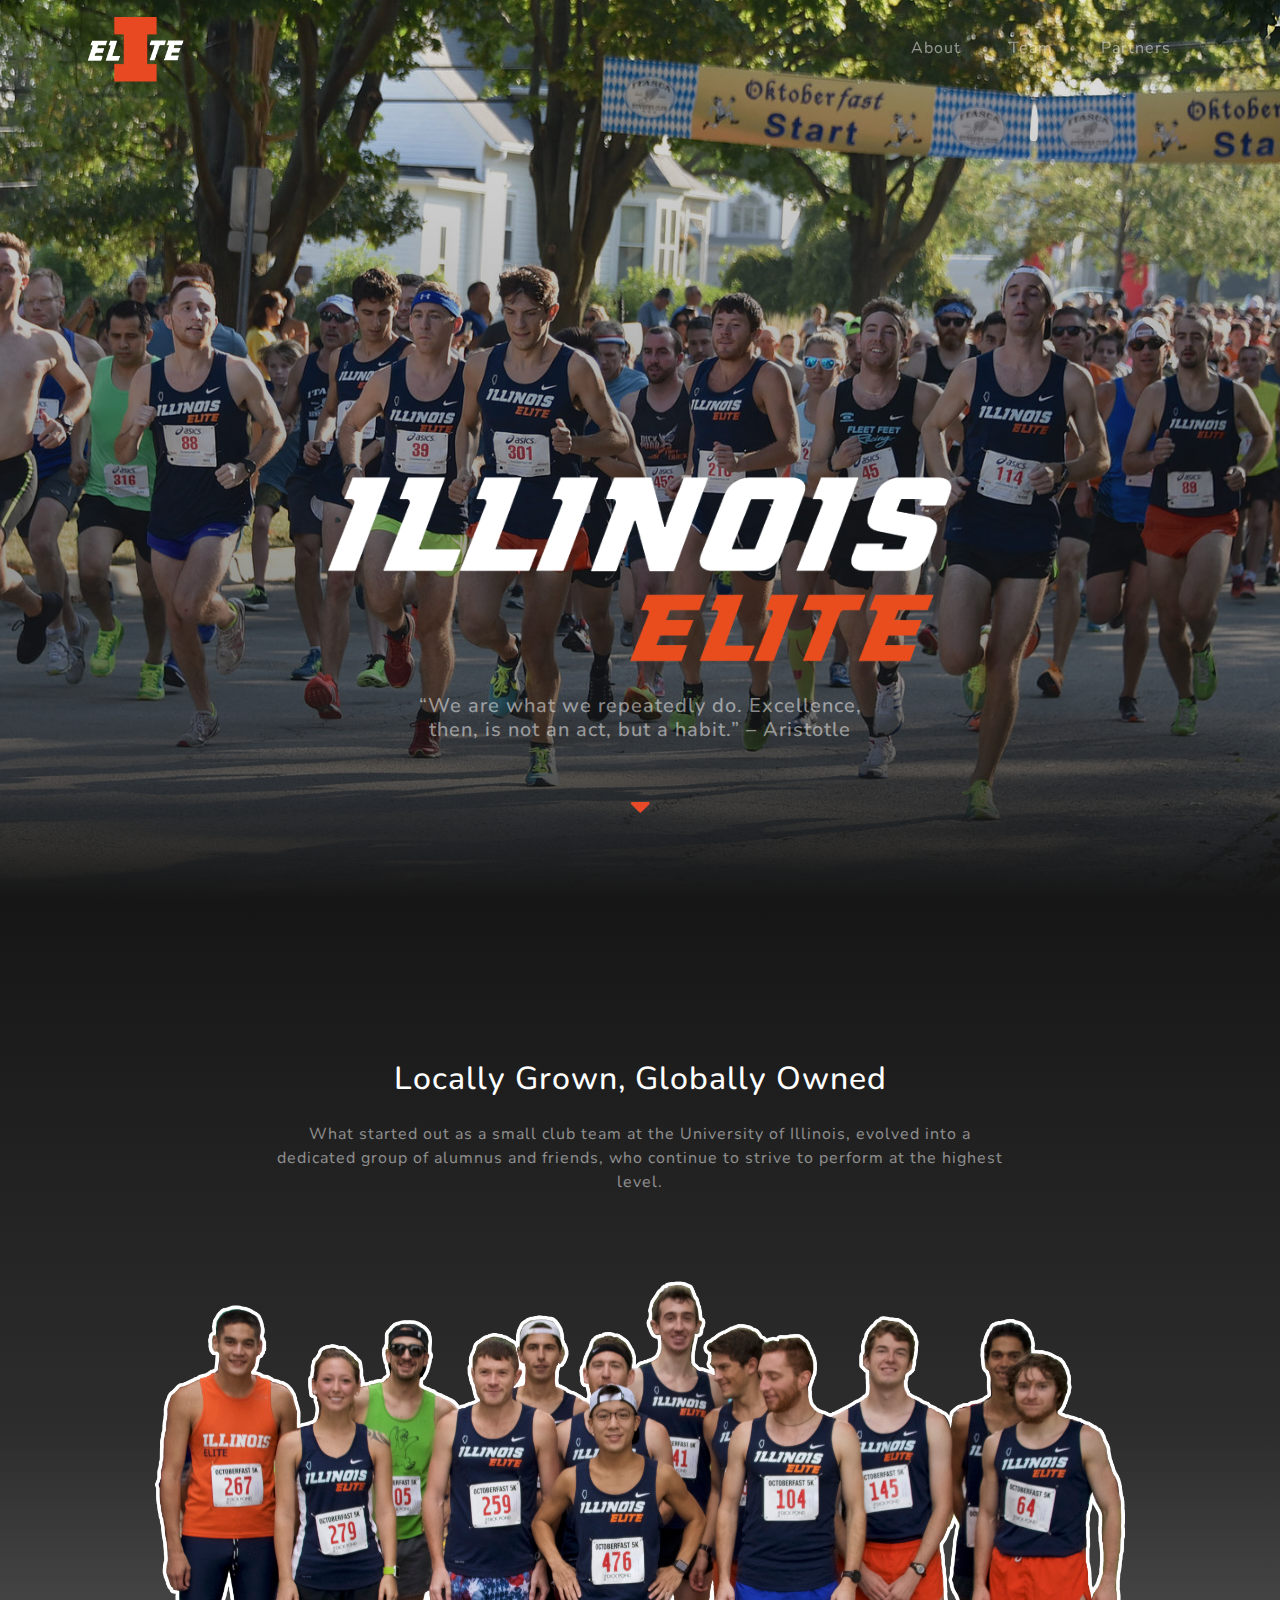
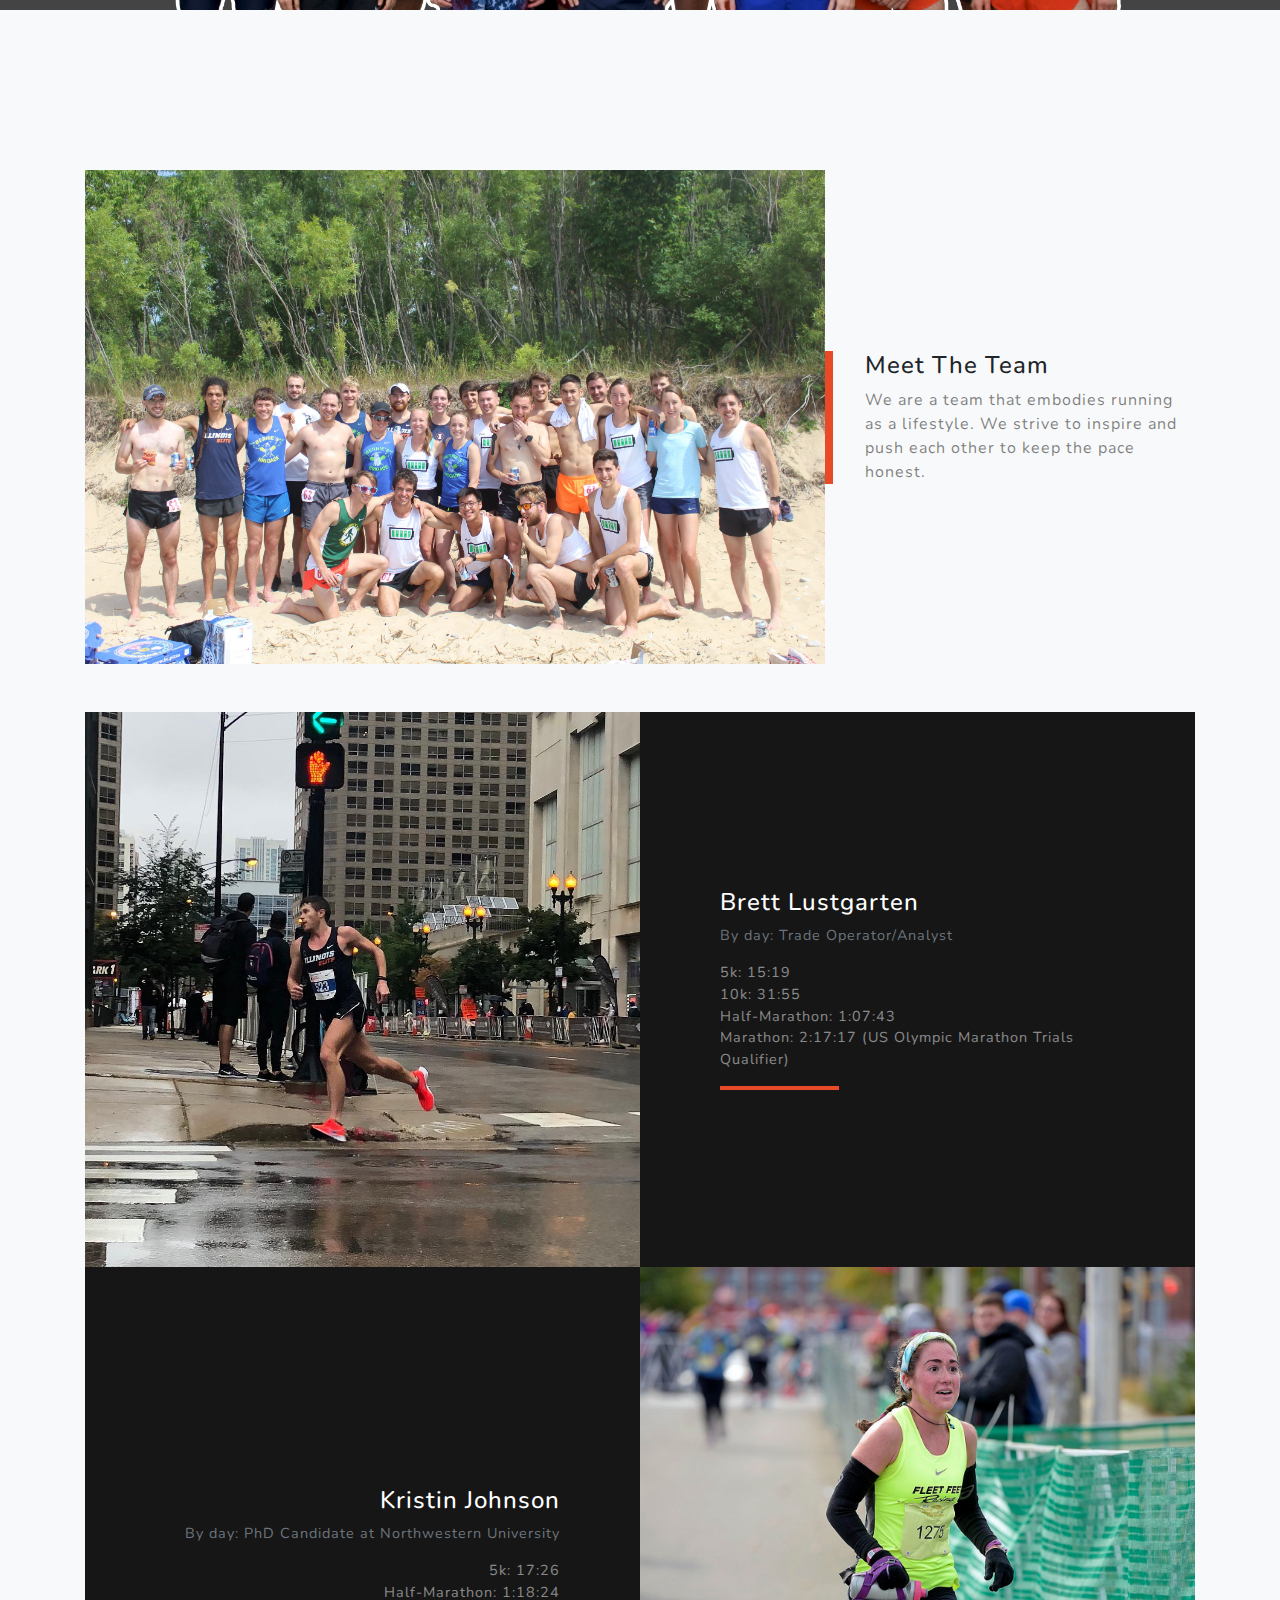
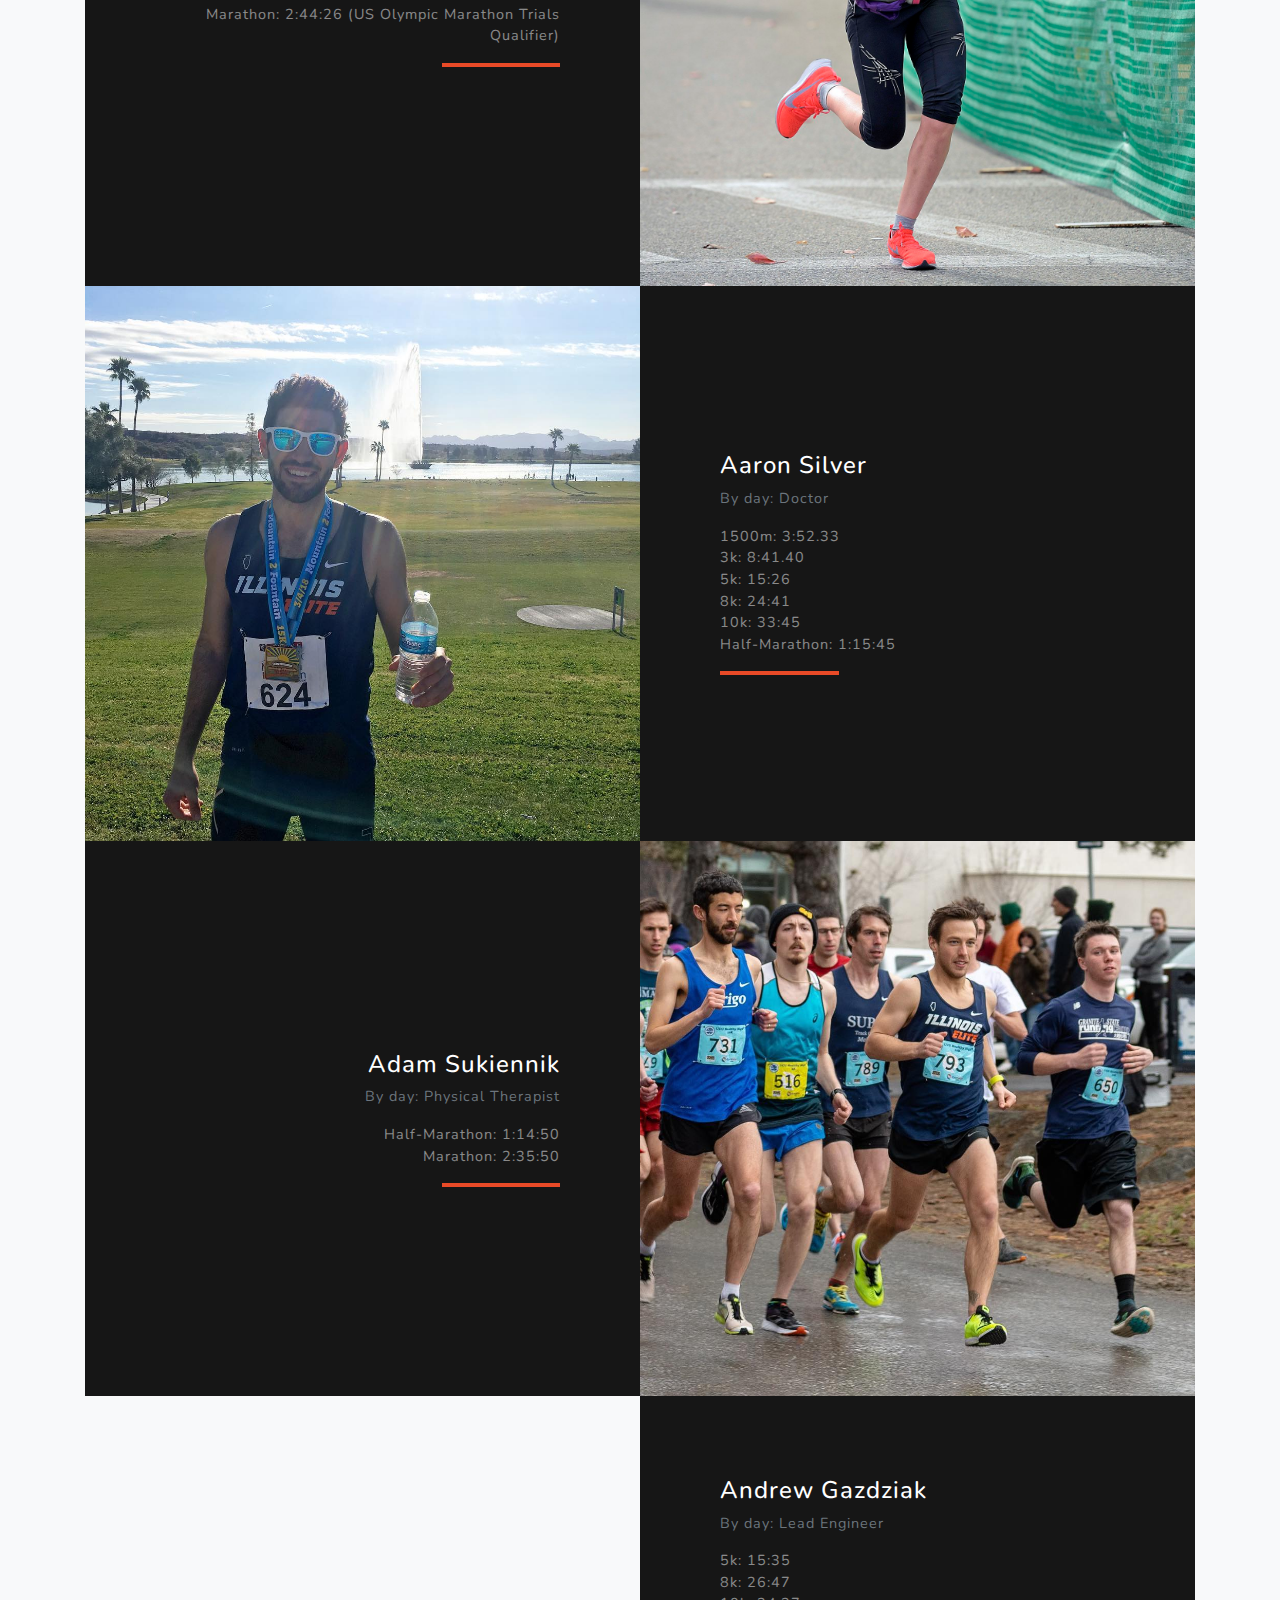
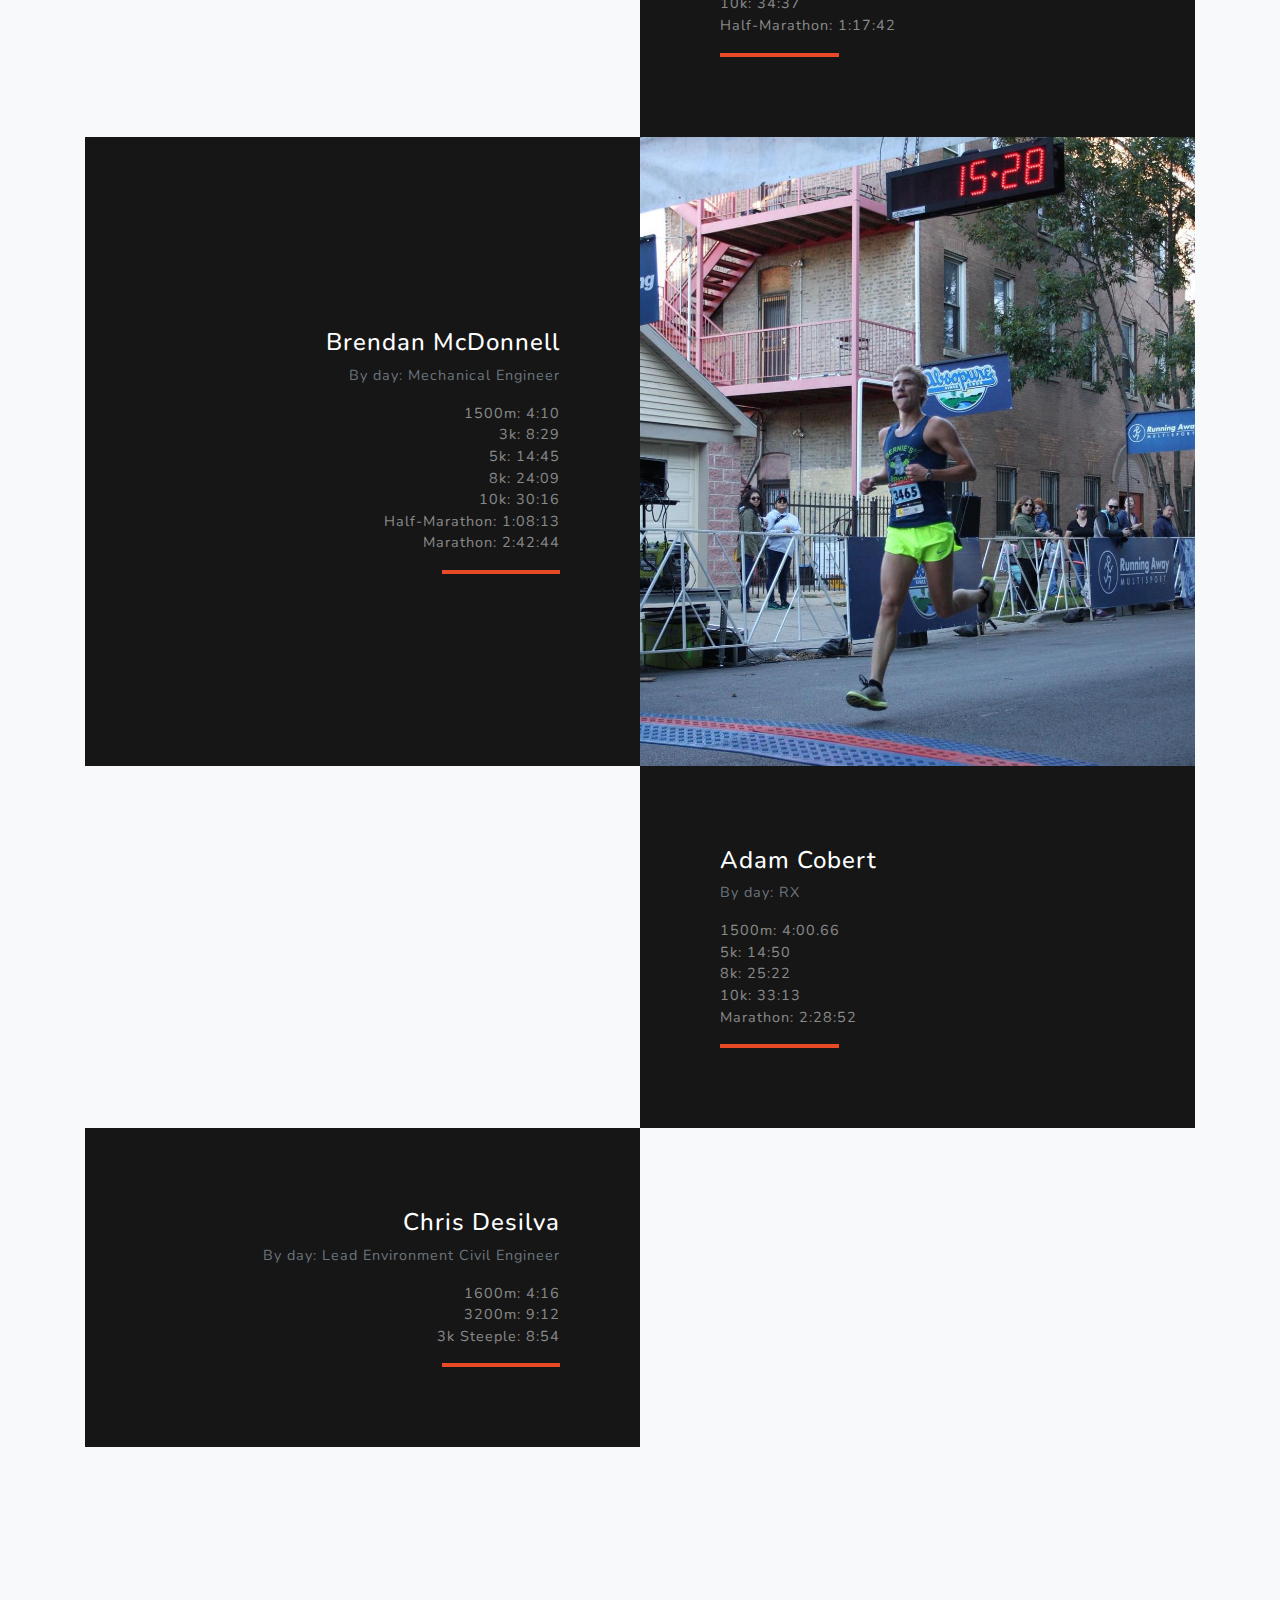
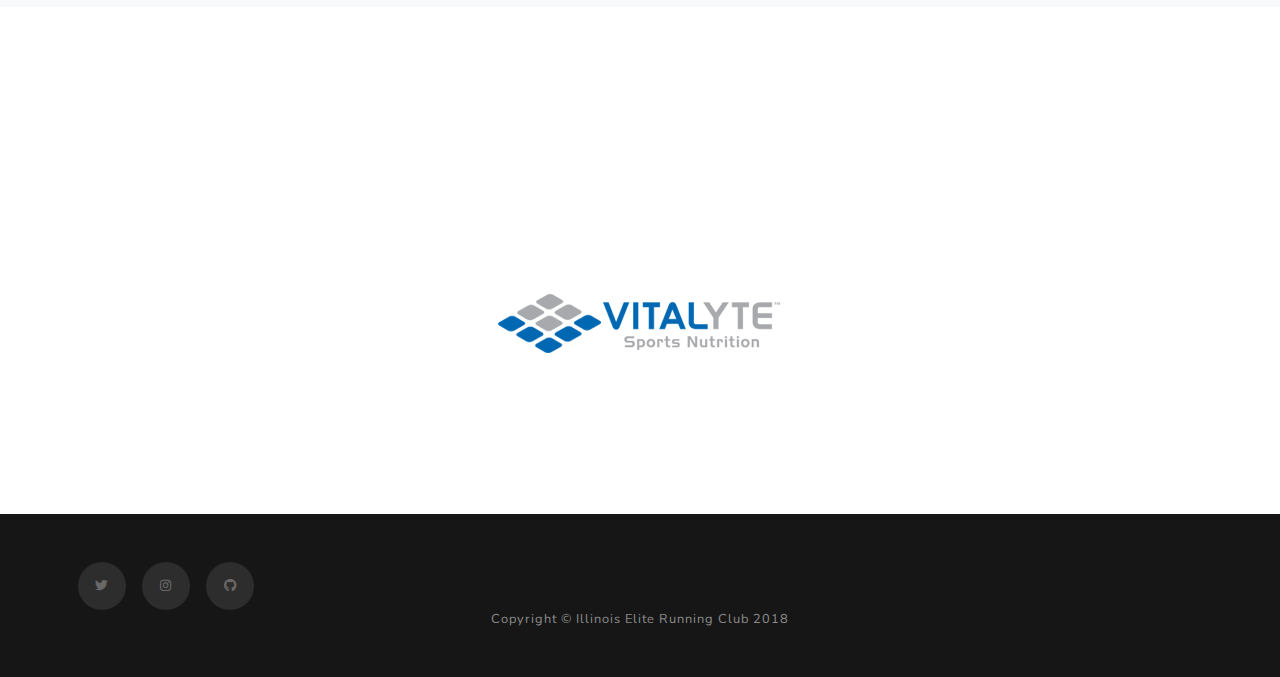
==== index.html @ 8e731fed "case sensitive jpg extension" ====
<!DOCTYPE html>
<html lang="en">

  <head>

    <meta charset="utf-8">
    <meta name="viewport" content="width=device-width, initial-scale=1, shrink-to-fit=no">
    <meta name="description" content="">
    <meta name="author" content="">

    <title>Illinois Elite</title>

    <!-- Bootstrap core CSS -->
    <link href="vendor/bootstrap/css/bootstrap.min.css" rel="stylesheet">

    <!-- Custom fonts for this template -->
    <link href="vendor/fontawesome-free/css/all.min.css" rel="stylesheet">
    <link href="https://fonts.googleapis.com/css?family=Varela+Round" rel="stylesheet">
    <link href="https://fonts.googleapis.com/css?family=Nunito:200,200i,300,300i,400,400i,600,600i,700,700i,800,800i,900,900i" rel="stylesheet">

    <!-- Custom styles for this template -->
    <link href="css/grayscale.css" rel="stylesheet">

  </head>

  <body id="page-top">

    <!-- Navigation -->
    <nav class="navbar navbar-expand-lg navbar-light fixed-top" id="mainNav">
      <div class="container">
        <a class="navbar-brand js-scroll-trigger" href="#page-top">
          <img src="img/elite_sigil.png" width="100" height="80" alt=""></a>
        <button class="navbar-toggler navbar-toggler-right" type="button" data-toggle="collapse" data-target="#navbarResponsive" aria-controls="navbarResponsive" aria-expanded="false" aria-label="Toggle navigation">
          Menu
          <i class="fas fa-bars"></i>
        </button>
        <div class="collapse navbar-collapse" id="navbarResponsive">
          <ul class="navbar-nav ml-auto">
            <li class="nav-item">
              <a class="nav-link js-scroll-trigger" href="#about">About</a>
            </li>
            <li class="nav-item">
              <a class="nav-link js-scroll-trigger" href="#team">Team</a>
            </li>
            <li class="nav-item">
              <a class="nav-link js-scroll-trigger" href="#partners">Partners</a>
            </li>
          </ul>
        </div>
      </div>
    </nav>

    <!-- Header -->
    <header class="masthead">
      <div class="container d-flex h-100 align-items-center">
        <div class="mx-auto text-center" id="header">
          <!-- <h1 class="mx-auto my-0 text-uppercase">Illinois Elite</h1> -->
          <img src='img/font_logo.png' class='img-fluid' alt='' style='width:60%;'>
          <h2 class="text-white-50 mx-auto mt-2 mb-5">“We are what we repeatedly do. Excellence, then, is not an act, but a habit.” – Aristotle</h2>
          <a href="#about" class="js-scroll-trigger"><i class="fa fa-caret-down fa-2x"></i></a>
        </div>
      </div>
    </header>

    <!-- About Section -->
    <section id="about" class="about-section text-center">
      <div class="container">
        <div class="row">
          <div class="col-lg-8 mx-auto">
            <h2 class="text-white mb-4">Locally Grown, Globally Owned</h2>
            <p class="text-white-50">What started out as a small club team at the University of Illinois, evolved into a dedicated group of alumnus and friends, who continue to strive to perform at the highest level.</p>
          </div>
        </div>
        <img src="img/team_oktoberfast.png" class="img-fluid" alt="">
      </div>
    </section>

    <!-- Teams Section -->
    <section id="team" class="projects-section bg-light">
      <div class="container">

        <!-- Featured Project Row -->
        <div class="row align-items-center no-gutters mb-4 mb-lg-5">
          <div class="col-xl-8 col-lg-7">
            <img class="img-fluid mb-3 mb-lg-0" src="img/team_glr.JPG" alt="">
          </div>
          <div class="col-xl-4 col-lg-5">
            <div class="featured-text text-center text-lg-left">
              <h4>Meet The Team <i class="far fa-running fa-2x mb-2"></i></h4>
              <p class="text-black-50 mb-0">
                We are a team that embodies running as a lifestyle. We strive to inspire and push each other to keep the pace honest.
              </p>
            </div>
          </div>
        </div>

        <!-- Project One Row -->
        <div class="row justify-content-center no-gutters mb-5 mb-lg-0">
          <div class="col-lg-6">
            <img class="img-fluid" src="img/members/brett_lustgarten_1.jpg" alt="">
          </div>
          <div class="col-lg-6">
            <div class="bg-black text-center h-100 project">
              <div class="d-flex h-100">
                <div class="project-text w-100 my-auto text-center text-lg-left">
                  <h4 class="text-white">Brett Lustgarten</h4>
                  <p class="text-muted">By day: Trade Operator/Analyst</p>
                  <p class="mb-0 text-white-50">
                    5k: 15:19
                  </p>
                  <p class="mb-0 text-white-50">
                    10k: 31:55
                  </p>
                  <p class="mb-0 text-white-50">
                    Half-Marathon: 1:07:43
                  </p>
                  <p class="mb-0 text-white-50">
                    Marathon: 2:17:17 (US Olympic Marathon Trials Qualifier)
                  </p>
                  <hr class="d-none d-lg-block mb-0 ml-0">
                </div>
              </div>
            </div>
          </div>
        </div>

        <!-- Project Two Row -->
        <div class="row justify-content-center no-gutters">
          <div class="col-lg-6">
            <img class="img-fluid" src="img/members/kristin_johnson_2.png" alt="">
          </div>
          <div class="col-lg-6 order-lg-first">
            <div class="bg-black text-center h-100 project">
              <div class="d-flex h-100">
                <div class="project-text w-100 my-auto text-center text-lg-right">
                  <h4 class="text-white">Kristin Johnson</h4>
                  <p class="text-muted">By day: PhD Candidate at Northwestern University</p>
                  <p class="mb-0 text-white-50">
                    5k: 17:26
                  </p>
                  <p class="mb-0 text-white-50">
                    Half-Marathon: 1:18:24
                  </p>
                  <p class="mb-0 text-white-50">
                    Marathon: 2:44:26 (US Olympic Marathon Trials Qualifier)
                  </p>
                  <hr class="d-none d-lg-block mb-0 mr-0">
                </div>
              </div>
            </div>
          </div>
        </div>

        <!-- Project Three Row -->
        <div class="row justify-content-center no-gutters mb-5 mb-lg-0">
          <div class="col-lg-6">
            <img class="img-fluid" src="img/members/aaron_silver_1.jpg" alt="">
          </div>
          <div class="col-lg-6">
            <div class="bg-black text-center h-100 project">
              <div class="d-flex h-100">
                <div class="project-text w-100 my-auto text-center text-lg-left">
                  <h4 class="text-white">Aaron Silver</h4>
                  <p class="text-muted">By day: Doctor</p>
                  <p class="mb-0 text-white-50">
                    1500m: 3:52.33
                  </p>
                  <p class="mb-0 text-white-50">
                    3k: 8:41.40
                  </p>
                  <p class="mb-0 text-white-50">
                    5k: 15:26
                  </p>
                  <p class="mb-0 text-white-50">
                    8k: 24:41
                  </p>
                  <p class="mb-0 text-white-50">
                    10k: 33:45
                  </p>
                  <p class="mb-0 text-white-50">
                    Half-Marathon: 1:15:45
                  </p>
                  <hr class="d-none d-lg-block mb-0 ml-0">
                </div>
              </div>
            </div>
          </div>
        </div>

        <!-- Project Four Row -->
        <div class="row justify-content-center no-gutters">
          <div class="col-lg-6">
            <img class="img-fluid" src="img/members/sookie_1.jpg" alt="">
          </div>
          <div class="col-lg-6 order-lg-first">
            <div class="bg-black text-center h-100 project">
              <div class="d-flex h-100">
                <div class="project-text w-100 my-auto text-center text-lg-right">
                  <h4 class="text-white">Adam Sukiennik</h4>
                  <p class="text-muted">By day: Physical Therapist</p>
                  <p class="mb-0 text-white-50">
                    Half-Marathon: 1:14:50
                  </p>
                  <p class="mb-0 text-white-50">
                    Marathon: 2:35:50
                  </p>
                  <hr class="d-none d-lg-block mb-0 mr-0">
                </div>
              </div>
            </div>
          </div>
        </div>

        <!-- Project Three Row -->
        <div class="row justify-content-center no-gutters mb-5 mb-lg-0">
          <div class="col-lg-6">
            <img class="img-fluid" src="img/members/gadz_1.png" alt="">
          </div>
          <div class="col-lg-6">
            <div class="bg-black text-center h-100 project">
              <div class="d-flex h-100">
                <div class="project-text w-100 my-auto text-center text-lg-left">
                  <h4 class="text-white">Andrew Gazdziak</h4>
                  <p class="text-muted">By day: Lead Engineer</p>
                  <p class="mb-0 text-white-50">
                    5k: 15:35
                  </p>
                  <p class="mb-0 text-white-50">
                    8k: 26:47
                  </p>
                  <p class="mb-0 text-white-50">
                    10k: 34:37
                  </p>
                  <p class="mb-0 text-white-50">
                    Half-Marathon: 1:17:42
                  </p>
                  <hr class="d-none d-lg-block mb-0 ml-0">
                </div>
              </div>
            </div>
          </div>
        </div>

        <!-- Project Four Row -->
        <div class="row justify-content-center no-gutters">
          <div class="col-lg-6">
            <img class="img-fluid" src="img/members/brendan_1.jpg" alt="">
          </div>
          <div class="col-lg-6 order-lg-first">
            <div class="bg-black text-center h-100 project">
              <div class="d-flex h-100">
                <div class="project-text w-100 my-auto text-center text-lg-right">
                  <h4 class="text-white">Brendan McDonnell</h4>
                  <p class="text-muted">By day: Mechanical Engineer</p>
                  <p class="mb-0 text-white-50">
                    1500m: 4:10
                  </p>
                  <p class="mb-0 text-white-50">
                    3k: 8:29
                  </p>
                  <p class="mb-0 text-white-50">
                    5k: 14:45
                  </p>
                  <p class="mb-0 text-white-50">
                    8k: 24:09
                  </p>
                  <p class="mb-0 text-white-50">
                    10k: 30:16
                  </p>
                  <p class="mb-0 text-white-50">
                    Half-Marathon: 1:08:13
                  </p>
                  <p class="mb-0 text-white-50">
                    Marathon:  2:42:44
                  </p>
                  <hr class="d-none d-lg-block mb-0 mr-0">
                </div>
              </div>
            </div>
          </div>
        </div>

        <!-- Project Three Row -->
        <div class="row justify-content-center no-gutters mb-5 mb-lg-0">
          <div class="col-lg-6">
            <img class="img-fluid" src="img/members/adam_cobert_1.png" alt="">
          </div>
          <div class="col-lg-6">
            <div class="bg-black text-center h-100 project">
              <div class="d-flex h-100">
                <div class="project-text w-100 my-auto text-center text-lg-left">
                  <h4 class="text-white">Adam Cobert</h4>
                  <p class="text-muted">By day: RX</p>
                  <p class="mb-0 text-white-50">
                    1500m: 4:00.66
                  </p>
                  <p class="mb-0 text-white-50">
                    5k: 14:50
                  </p>
                  <p class="mb-0 text-white-50">
                    8k: 25:22
                  </p>
                  <p class="mb-0 text-white-50">
                    10k: 33:13
                  </p>
                  <p class="mb-0 text-white-50">
                    Marathon: 2:28:52
                  </p>
                  <hr class="d-none d-lg-block mb-0 ml-0">
                </div>
              </div>
            </div>
          </div>
        </div>

        <!-- Project Four Row -->
        <div class="row justify-content-center no-gutters">
          <div class="col-lg-6">
            <img class="img-fluid" src="img/members/desilva_1.png" alt="">
          </div>
          <div class="col-lg-6 order-lg-first">
            <div class="bg-black text-center h-100 project">
              <div class="d-flex h-100">
                <div class="project-text w-100 my-auto text-center text-lg-right">
                  <h4 class="text-white">Chris Desilva</h4>
                  <p class="text-muted">By day: Lead Environment Civil Engineer</p>
                  <p class="mb-0 text-white-50">
                    1600m: 4:16
                  </p>
                  <p class="mb-0 text-white-50">
                    3200m: 9:12
                  </p>
                  <p class="mb-0 text-white-50">
                    3k Steeple: 8:54
                  </p>
                  <hr class="d-none d-lg-block mb-0 mr-0">
                </div>
              </div>
            </div>
          </div>
        </div>

      </div>
    </section>

    <!-- Circuit Section -->
    <section id="partners" class="signup-section">
      <div class="container">
        <div class="row">
          <div class="col-md-10 col-lg-8 mx-auto text-center">

            <i class="far fa-handshake fa-2x mb-2 text-white"></i>
            <h2 class="text-white mb-5">Partners</h2>
            <img src='img/partners/vitalyte_logo.png' alt="">


          </div>
        </div>
      </div>
    </section>

    <!-- Footer -->
    <footer class="bg-black small text-center text-white-50">
      <div class="container">
        <div class="row">
          <div class="social d-flex justify-content-center">
            <a href="https://twitter.com/ILELITE_RC" target="_blank" class="mx-2">
              <i class="fab fa-twitter"></i>
            </a>
            <a href="https://www.instagram.com/illeliterunning/" target="_blank" class="mx-2">
              <i class="fab fa-instagram"></i>
            </a>
            <a href="#" class="mx-2">
              <i class="fab fa-github"></i>
            </a>
          </div>
        </div>
        Copyright &copy; Illinois Elite Running Club 2018
      </div>
    </footer>

    <!-- Bootstrap core JavaScript -->
    <script src="vendor/jquery/jquery.min.js"></script>
    <script src="vendor/bootstrap/js/bootstrap.bundle.min.js"></script>

    <!-- Plugin JavaScript -->
    <script src="vendor/jquery-easing/jquery.easing.min.js"></script>

    <!-- Custom scripts for this template -->
    <script src="js/grayscale.min.js"></script>

  </body>

</html>
---- vendor/fontawesome-free/css/all.min.css ----
/*!
 * Font Awesome Free 5.3.1 by @fontawesome - https://fontawesome.com
 * License - https://fontawesome.com/license/free (Icons: CC BY 4.0, Fonts: SIL OFL 1.1, Code: MIT License)
 */
.fa,.fab,.fal,.far,.fas{-moz-osx-font-smoothing:grayscale;-webkit-font-smoothing:antialiased;display:inline-block;font-style:normal;font-variant:normal;text-rendering:auto;line-height:1}.fa-lg{font-size:1.33333em;line-height:.75em;vertical-align:-.0667em}.fa-xs{font-size:.75em}.fa-sm{font-size:.875em}.fa-1x{font-size:1em}.fa-2x{font-size:2em}.fa-3x{font-size:3em}.fa-4x{font-size:4em}.fa-5x{font-size:5em}.fa-6x{font-size:6em}.fa-7x{font-size:7em}.fa-8x{font-size:8em}.fa-9x{font-size:9em}.fa-10x{font-size:10em}.fa-fw{text-align:center;width:1.25em}.fa-ul{list-style-type:none;margin-left:2.5em;padding-left:0}.fa-ul>li{position:relative}.fa-li{left:-2em;position:absolute;text-align:center;width:2em;line-height:inherit}.fa-border{border:.08em solid #eee;border-radius:.1em;padding:.2em .25em .15em}.fa-pull-left{float:left}.fa-pull-right{float:right}.fa.fa-pull-left,.fab.fa-pull-left,.fal.fa-pull-left,.far.fa-pull-left,.fas.fa-pull-left{margin-right:.3em}.fa.fa-pull-right,.fab.fa-pull-right,.fal.fa-pull-right,.far.fa-pull-right,.fas.fa-pull-right{margin-left:.3em}.fa-spin{animation:fa-spin 2s infinite linear}.fa-pulse{animation:fa-spin 1s infinite steps(8)}@keyframes fa-spin{0%{transform:rotate(0deg)}to{transform:rotate(1turn)}}.fa-rotate-90{-ms-filter:"progid:DXImageTransform.Microsoft.BasicImage(rotation=1)";transform:rotate(90deg)}.fa-rotate-180{-ms-filter:"progid:DXImageTransform.Microsoft.BasicImage(rotation=2)";transform:rotate(180deg)}.fa-rotate-270{-ms-filter:"progid:DXImageTransform.Microsoft.BasicImage(rotation=3)";transform:rotate(270deg)}.fa-flip-horizontal{-ms-filter:"progid:DXImageTransform.Microsoft.BasicImage(rotation=0, mirror=1)";transform:scaleX(-1)}.fa-flip-vertical{transform:scaleY(-1)}.fa-flip-horizontal.fa-flip-vertical,.fa-flip-vertical{-ms-filter:"progid:DXImageTransform.Microsoft.BasicImage(rotation=2, mirror=1)"}.fa-flip-horizontal.fa-flip-vertical{transform:scale(-1)}:root .fa-flip-horizontal,:root .fa-flip-vertical,:root .fa-rotate-90,:root .fa-rotate-180,:root .fa-rotate-270{-webkit-filter:none;filter:none}.fa-stack{display:inline-block;height:2em;line-height:2em;position:relative;vertical-align:middle;width:2em}.fa-stack-1x,.fa-stack-2x{left:0;position:absolute;text-align:center;width:100%}.fa-stack-1x{line-height:inherit}.fa-stack-2x{font-size:2em}.fa-inverse{color:#fff}.fa-500px:before{content:"\f26e"}.fa-accessible-icon:before{content:"\f368"}.fa-accusoft:before{content:"\f369"}.fa-ad:before{content:"\f641"}.fa-address-book:before{content:"\f2b9"}.fa-address-card:before{content:"\f2bb"}.fa-adjust:before{content:"\f042"}.fa-adn:before{content:"\f170"}.fa-adversal:before{content:"\f36a"}.fa-affiliatetheme:before{content:"\f36b"}.fa-air-freshener:before{content:"\f5d0"}.fa-algolia:before{content:"\f36c"}.fa-align-center:before{content:"\f037"}.fa-align-justify:before{content:"\f039"}.fa-align-left:before{content:"\f036"}.fa-align-right:before{content:"\f038"}.fa-alipay:before{content:"\f642"}.fa-allergies:before{content:"\f461"}.fa-amazon:before{content:"\f270"}.fa-amazon-pay:before{content:"\f42c"}.fa-ambulance:before{content:"\f0f9"}.fa-american-sign-language-interpreting:before{content:"\f2a3"}.fa-amilia:before{content:"\f36d"}.fa-anchor:before{content:"\f13d"}.fa-android:before{content:"\f17b"}.fa-angellist:before{content:"\f209"}.fa-angle-double-down:before{content:"\f103"}.fa-angle-double-left:before{content:"\f100"}.fa-angle-double-right:before{content:"\f101"}.fa-angle-double-up:before{content:"\f102"}.fa-angle-down:before{content:"\f107"}.fa-angle-left:before{content:"\f104"}.fa-angle-right:before{content:"\f105"}.fa-angle-up:before{content:"\f106"}.fa-angry:before{content:"\f556"}.fa-angrycreative:before{content:"\f36e"}.fa-angular:before{content:"\f420"}.fa-ankh:before{content:"\f644"}.fa-app-store:before{content:"\f36f"}.fa-app-store-ios:before{content:"\f370"}.fa-apper:before{content:"\f371"}.fa-apple:before{content:"\f179"}.fa-apple-alt:before{content:"\f5d1"}.fa-apple-pay:before{content:"\f415"}.fa-archive:before{content:"\f187"}.fa-archway:before{content:"\f557"}.fa-arrow-alt-circle-down:before{content:"\f358"}.fa-arrow-alt-circle-left:before{content:"\f359"}.fa-arrow-alt-circle-right:before{content:"\f35a"}.fa-arrow-alt-circle-up:before{content:"\f35b"}.fa-arrow-circle-down:before{content:"\f0ab"}.fa-arrow-circle-left:before{content:"\f0a8"}.fa-arrow-circle-right:before{content:"\f0a9"}.fa-arrow-circle-up:before{content:"\f0aa"}.fa-arrow-down:before{content:"\f063"}.fa-arrow-left:before{content:"\f060"}.fa-arrow-right:before{content:"\f061"}.fa-arrow-up:before{content:"\f062"}.fa-arrows-alt:before{content:"\f0b2"}.fa-arrows-alt-h:before{content:"\f337"}.fa-arrows-alt-v:before{content:"\f338"}.fa-assistive-listening-systems:before{content:"\f2a2"}.fa-asterisk:before{content:"\f069"}.fa-asymmetrik:before{content:"\f372"}.fa-at:before{content:"\f1fa"}.fa-atlas:before{content:"\f558"}.fa-atom:before{content:"\f5d2"}.fa-audible:before{content:"\f373"}.fa-audio-description:before{content:"\f29e"}.fa-autoprefixer:before{content:"\f41c"}.fa-avianex:before{content:"\f374"}.fa-aviato:before{content:"\f421"}.fa-award:before{content:"\f559"}.fa-aws:before{content:"\f375"}.fa-backspace:before{content:"\f55a"}.fa-backward:before{content:"\f04a"}.fa-balance-scale:before{content:"\f24e"}.fa-ban:before{content:"\f05e"}.fa-band-aid:before{content:"\f462"}.fa-bandcamp:before{content:"\f2d5"}.fa-barcode:before{content:"\f02a"}.fa-bars:before{content:"\f0c9"}.fa-baseball-ball:before{content:"\f433"}.fa-basketball-ball:before{content:"\f434"}.fa-bath:before{content:"\f2cd"}.fa-battery-empty:before{content:"\f244"}.fa-battery-full:before{content:"\f240"}.fa-battery-half:before{content:"\f242"}.fa-battery-quarter:before{content:"\f243"}.fa-battery-three-quarters:before{content:"\f241"}.fa-bed:before{content:"\f236"}.fa-beer:before{content:"\f0fc"}.fa-behance:before{content:"\f1b4"}.fa-behance-square:before{content:"\f1b5"}.fa-bell:before{content:"\f0f3"}.fa-bell-slash:before{content:"\f1f6"}.fa-bezier-curve:before{content:"\f55b"}.fa-bible:before{content:"\f647"}.fa-bicycle:before{content:"\f206"}.fa-bimobject:before{content:"\f378"}.fa-binoculars:before{content:"\f1e5"}.fa-birthday-cake:before{content:"\f1fd"}.fa-bitbucket:before{content:"\f171"}.fa-bitcoin:before{content:"\f379"}.fa-bity:before{content:"\f37a"}.fa-black-tie:before{content:"\f27e"}.fa-blackberry:before{content:"\f37b"}.fa-blender:before{content:"\f517"}.fa-blind:before{content:"\f29d"}.fa-blogger:before{content:"\f37c"}.fa-blogger-b:before{content:"\f37d"}.fa-bluetooth:before{content:"\f293"}.fa-bluetooth-b:before{content:"\f294"}.fa-bold:before{content:"\f032"}.fa-bolt:before{content:"\f0e7"}.fa-bomb:before{content:"\f1e2"}.fa-bone:before{content:"\f5d7"}.fa-bong:before{content:"\f55c"}.fa-book:before{content:"\f02d"}.fa-book-open:before{content:"\f518"}.fa-book-reader:before{content:"\f5da"}.fa-bookmark:before{content:"\f02e"}.fa-bowling-ball:before{content:"\f436"}.fa-box:before{content:"\f466"}.fa-box-open:before{content:"\f49e"}.fa-boxes:before{content:"\f468"}.fa-braille:before{content:"\f2a1"}.fa-brain:before{content:"\f5dc"}.fa-briefcase:before{content:"\f0b1"}.fa-briefcase-medical:before{content:"\f469"}.fa-broadcast-tower:before{content:"\f519"}.fa-broom:before{content:"\f51a"}.fa-brush:before{content:"\f55d"}.fa-btc:before{content:"\f15a"}.fa-bug:before{content:"\f188"}.fa-building:before{content:"\f1ad"}.fa-bullhorn:before{content:"\f0a1"}.fa-bullseye:before{content:"\f140"}.fa-burn:before{content:"\f46a"}.fa-buromobelexperte:before{content:"\f37f"}.fa-bus:before{content:"\f207"}.fa-bus-alt:before{content:"\f55e"}.fa-business-time:before{content:"\f64a"}.fa-buysellads:before{content:"\f20d"}.fa-calculator:before{content:"\f1ec"}.fa-calendar:before{content:"\f133"}.fa-calendar-alt:before{content:"\f073"}.fa-calendar-check:before{content:"\f274"}.fa-calendar-minus:before{content:"\f272"}.fa-calendar-plus:before{content:"\f271"}.fa-calendar-times:before{content:"\f273"}.fa-camera:before{content:"\f030"}.fa-camera-retro:before{content:"\f083"}.fa-cannabis:before{content:"\f55f"}.fa-capsules:before{content:"\f46b"}.fa-car:before{content:"\f1b9"}.fa-car-alt:before{content:"\f5de"}.fa-car-battery:before{content:"\f5df"}.fa-car-crash:before{content:"\f5e1"}.fa-car-side:before{content:"\f5e4"}.fa-caret-down:before{content:"\f0d7"}.fa-caret-left:before{content:"\f0d9"}.fa-caret-right:before{content:"\f0da"}.fa-caret-square-down:before{content:"\f150"}.fa-caret-square-left:before{content:"\f191"}.fa-caret-square-right:before{content:"\f152"}.fa-caret-square-up:before{content:"\f151"}.fa-caret-up:before{content:"\f0d8"}.fa-cart-arrow-down:before{content:"\f218"}.fa-cart-plus:before{content:"\f217"}.fa-cc-amazon-pay:before{content:"\f42d"}.fa-cc-amex:before{content:"\f1f3"}.fa-cc-apple-pay:before{content:"\f416"}.fa-cc-diners-club:before{content:"\f24c"}.fa-cc-discover:before{content:"\f1f2"}.fa-cc-jcb:before{content:"\f24b"}.fa-cc-mastercard:before{content:"\f1f1"}.fa-cc-paypal:before{content:"\f1f4"}.fa-cc-stripe:before{content:"\f1f5"}.fa-cc-visa:before{content:"\f1f0"}.fa-centercode:before{content:"\f380"}.fa-certificate:before{content:"\f0a3"}.fa-chalkboard:before{content:"\f51b"}.fa-chalkboard-teacher:before{content:"\f51c"}.fa-charging-station:before{content:"\f5e7"}.fa-chart-area:before{content:"\f1fe"}.fa-chart-bar:before{content:"\f080"}.fa-chart-line:before{content:"\f201"}.fa-chart-pie:before{content:"\f200"}.fa-check:before{content:"\f00c"}.fa-check-circle:before{content:"\f058"}.fa-check-double:before{content:"\f560"}.fa-check-square:before{content:"\f14a"}.fa-chess:before{content:"\f439"}.fa-chess-bishop:before{content:"\f43a"}.fa-chess-board:before{content:"\f43c"}.fa-chess-king:before{content:"\f43f"}.fa-chess-knight:before{content:"\f441"}.fa-chess-pawn:before{content:"\f443"}.fa-chess-queen:before{content:"\f445"}.fa-chess-rook:before{content:"\f447"}.fa-chevron-circle-down:before{content:"\f13a"}.fa-chevron-circle-left:before{content:"\f137"}.fa-chevron-circle-right:before{content:"\f138"}.fa-chevron-circle-up:before{content:"\f139"}.fa-chevron-down:before{content:"\f078"}.fa-chevron-left:before{content:"\f053"}.fa-chevron-right:before{content:"\f054"}.fa-chevron-up:before{content:"\f077"}.fa-child:before{content:"\f1ae"}.fa-chrome:before{content:"\f268"}.fa-church:before{content:"\f51d"}.fa-circle:before{content:"\f111"}.fa-circle-notch:before{content:"\f1ce"}.fa-city:before{content:"\f64f"}.fa-clipboard:before{content:"\f328"}.fa-clipboard-check:before{content:"\f46c"}.fa-clipboard-list:before{content:"\f46d"}.fa-clock:before{content:"\f017"}.fa-clone:before{content:"\f24d"}.fa-closed-captioning:before{content:"\f20a"}.fa-cloud:before{content:"\f0c2"}.fa-cloud-download-alt:before{content:"\f381"}.fa-cloud-upload-alt:before{content:"\f382"}.fa-cloudscale:before{content:"\f383"}.fa-cloudsmith:before{content:"\f384"}.fa-cloudversify:before{content:"\f385"}.fa-cocktail:before{content:"\f561"}.fa-code:before{content:"\f121"}.fa-code-branch:before{content:"\f126"}.fa-codepen:before{content:"\f1cb"}.fa-codiepie:before{content:"\f284"}.fa-coffee:before{content:"\f0f4"}.fa-cog:before{content:"\f013"}.fa-cogs:before{content:"\f085"}.fa-coins:before{content:"\f51e"}.fa-columns:before{content:"\f0db"}.fa-comment:before{content:"\f075"}.fa-comment-alt:before{content:"\f27a"}.fa-comment-dollar:before{content:"\f651"}.fa-comment-dots:before{content:"\f4ad"}.fa-comment-slash:before{content:"\f4b3"}.fa-comments:before{content:"\f086"}.fa-comments-dollar:before{content:"\f653"}.fa-compact-disc:before{content:"\f51f"}.fa-compass:before{content:"\f14e"}.fa-compress:before{content:"\f066"}.fa-concierge-bell:before{content:"\f562"}.fa-connectdevelop:before{content:"\f20e"}.fa-contao:before{content:"\f26d"}.fa-cookie:before{content:"\f563"}.fa-cookie-bite:before{content:"\f564"}.fa-copy:before{content:"\f0c5"}.fa-copyright:before{content:"\f1f9"}.fa-couch:before{content:"\f4b8"}.fa-cpanel:before{content:"\f388"}.fa-creative-commons:before{content:"\f25e"}.fa-creative-commons-by:before{content:"\f4e7"}.fa-creative-commons-nc:before{content:"\f4e8"}.fa-creative-commons-nc-eu:before{content:"\f4e9"}.fa-creative-commons-nc-jp:before{content:"\f4ea"}.fa-creative-commons-nd:before{content:"\f4eb"}.fa-creative-commons-pd:before{content:"\f4ec"}.fa-creative-commons-pd-alt:before{content:"\f4ed"}.fa-creative-commons-remix:before{content:"\f4ee"}.fa-creative-commons-sa:before{content:"\f4ef"}.fa-creative-commons-sampling:before{content:"\f4f0"}.fa-creative-commons-sampling-plus:before{content:"\f4f1"}.fa-creative-commons-share:before{content:"\f4f2"}.fa-credit-card:before{content:"\f09d"}.fa-crop:before{content:"\f125"}.fa-crop-alt:before{content:"\f565"}.fa-cross:before{content:"\f654"}.fa-crosshairs:before{content:"\f05b"}.fa-crow:before{content:"\f520"}.fa-crown:before{content:"\f521"}.fa-css3:before{content:"\f13c"}.fa-css3-alt:before{content:"\f38b"}.fa-cube:before{content:"\f1b2"}.fa-cubes:before{content:"\f1b3"}.fa-cut:before{content:"\f0c4"}.fa-cuttlefish:before{content:"\f38c"}.fa-d-and-d:before{content:"\f38d"}.fa-dashcube:before{content:"\f210"}.fa-database:before{content:"\f1c0"}.fa-deaf:before{content:"\f2a4"}.fa-delicious:before{content:"\f1a5"}.fa-deploydog:before{content:"\f38e"}.fa-deskpro:before{content:"\f38f"}.fa-desktop:before{content:"\f108"}.fa-deviantart:before{content:"\f1bd"}.fa-dharmachakra:before{content:"\f655"}.fa-diagnoses:before{content:"\f470"}.fa-dice:before{content:"\f522"}.fa-dice-five:before{content:"\f523"}.fa-dice-four:before{content:"\f524"}.fa-dice-one:before{content:"\f525"}.fa-dice-six:before{content:"\f526"}.fa-dice-three:before{content:"\f527"}.fa-dice-two:before{content:"\f528"}.fa-digg:before{content:"\f1a6"}.fa-digital-ocean:before{content:"\f391"}.fa-digital-tachograph:before{content:"\f566"}.fa-directions:before{content:"\f5eb"}.fa-discord:before{content:"\f392"}.fa-discourse:before{content:"\f393"}.fa-divide:before{content:"\f529"}.fa-dizzy:before{content:"\f567"}.fa-dna:before{content:"\f471"}.fa-dochub:before{content:"\f394"}.fa-docker:before{content:"\f395"}.fa-dollar-sign:before{content:"\f155"}.fa-dolly:before{content:"\f472"}.fa-dolly-flatbed:before{content:"\f474"}.fa-donate:before{content:"\f4b9"}.fa-door-closed:before{content:"\f52a"}.fa-door-open:before{content:"\f52b"}.fa-dot-circle:before{content:"\f192"}.fa-dove:before{content:"\f4ba"}.fa-download:before{content:"\f019"}.fa-draft2digital:before{content:"\f396"}.fa-drafting-compass:before{content:"\f568"}.fa-draw-polygon:before{content:"\f5ee"}.fa-dribbble:before{content:"\f17d"}.fa-dribbble-square:before{content:"\f397"}.fa-dropbox:before{content:"\f16b"}.fa-drum:before{content:"\f569"}.fa-drum-steelpan:before{content:"\f56a"}.fa-drupal:before{content:"\f1a9"}.fa-dumbbell:before{content:"\f44b"}.fa-dyalog:before{content:"\f399"}.fa-earlybirds:before{content:"\f39a"}.fa-ebay:before{content:"\f4f4"}.fa-edge:before{content:"\f282"}.fa-edit:before{content:"\f044"}.fa-eject:before{content:"\f052"}.fa-elementor:before{content:"\f430"}.fa-ellipsis-h:before{content:"\f141"}.fa-ellipsis-v:before{content:"\f142"}.fa-ello:before{content:"\f5f1"}.fa-ember:before{content:"\f423"}.fa-empire:before{content:"\f1d1"}.fa-envelope:before{content:"\f0e0"}.fa-envelope-open:before{content:"\f2b6"}.fa-envelope-open-text:before{content:"\f658"}.fa-envelope-square:before{content:"\f199"}.fa-envira:before{content:"\f299"}.fa-equals:before{content:"\f52c"}.fa-eraser:before{content:"\f12d"}.fa-erlang:before{content:"\f39d"}.fa-ethereum:before{content:"\f42e"}.fa-etsy:before{content:"\f2d7"}.fa-euro-sign:before{content:"\f153"}.fa-exchange-alt:before{content:"\f362"}.fa-exclamation:before{content:"\f12a"}.fa-exclamation-circle:before{content:"\f06a"}.fa-exclamation-triangle:before{content:"\f071"}.fa-expand:before{content:"\f065"}.fa-expand-arrows-alt:before{content:"\f31e"}.fa-expeditedssl:before{content:"\f23e"}.fa-external-link-alt:before{content:"\f35d"}.fa-external-link-square-alt:before{content:"\f360"}.fa-eye:before{content:"\f06e"}.fa-eye-dropper:before{content:"\f1fb"}.fa-eye-slash:before{content:"\f070"}.fa-facebook:before{content:"\f09a"}.fa-facebook-f:before{content:"\f39e"}.fa-facebook-messenger:before{content:"\f39f"}.fa-facebook-square:before{content:"\f082"}.fa-fast-backward:before{content:"\f049"}.fa-fast-forward:before{content:"\f050"}.fa-fax:before{content:"\f1ac"}.fa-feather:before{content:"\f52d"}.fa-feather-alt:before{content:"\f56b"}.fa-female:before{content:"\f182"}.fa-fighter-jet:before{content:"\f0fb"}.fa-file:before{content:"\f15b"}.fa-file-alt:before{content:"\f15c"}.fa-file-archive:before{content:"\f1c6"}.fa-file-audio:before{content:"\f1c7"}.fa-file-code:before{content:"\f1c9"}.fa-file-contract:before{content:"\f56c"}.fa-file-download:before{content:"\f56d"}.fa-file-excel:before{content:"\f1c3"}.fa-file-export:before{content:"\f56e"}.fa-file-image:before{content:"\f1c5"}.fa-file-import:before{content:"\f56f"}.fa-file-invoice:before{content:"\f570"}.fa-file-invoice-dollar:before{content:"\f571"}.fa-file-medical:before{content:"\f477"}.fa-file-medical-alt:before{content:"\f478"}.fa-file-pdf:before{content:"\f1c1"}.fa-file-powerpoint:before{content:"\f1c4"}.fa-file-prescription:before{content:"\f572"}.fa-file-signature:before{content:"\f573"}.fa-file-upload:before{content:"\f574"}.fa-file-video:before{content:"\f1c8"}.fa-file-word:before{content:"\f1c2"}.fa-fill:before{content:"\f575"}.fa-fill-drip:before{content:"\f576"}.fa-film:before{content:"\f008"}.fa-filter:before{content:"\f0b0"}.fa-fingerprint:before{content:"\f577"}.fa-fire:before{content:"\f06d"}.fa-fire-extinguisher:before{content:"\f134"}.fa-firefox:before{content:"\f269"}.fa-first-aid:before{content:"\f479"}.fa-first-order:before{content:"\f2b0"}.fa-first-order-alt:before{content:"\f50a"}.fa-firstdraft:before{content:"\f3a1"}.fa-fish:before{content:"\f578"}.fa-flag:before{content:"\f024"}.fa-flag-checkered:before{content:"\f11e"}.fa-flask:before{content:"\f0c3"}.fa-flickr:before{content:"\f16e"}.fa-flipboard:before{content:"\f44d"}.fa-flushed:before{content:"\f579"}.fa-fly:before{content:"\f417"}.fa-folder:before{content:"\f07b"}.fa-folder-minus:before{content:"\f65d"}.fa-folder-open:before{content:"\f07c"}.fa-folder-plus:before{content:"\f65e"}.fa-font:before{content:"\f031"}.fa-font-awesome:before{content:"\f2b4"}.fa-font-awesome-alt:before{content:"\f35c"}.fa-font-awesome-flag:before{content:"\f425"}.fa-font-awesome-logo-full:before{content:"\f4e6"}.fa-fonticons:before{content:"\f280"}.fa-fonticons-fi:before{content:"\f3a2"}.fa-football-ball:before{content:"\f44e"}.fa-fort-awesome:before{content:"\f286"}.fa-fort-awesome-alt:before{content:"\f3a3"}.fa-forumbee:before{content:"\f211"}.fa-forward:before{content:"\f04e"}.fa-foursquare:before{content:"\f180"}.fa-free-code-camp:before{content:"\f2c5"}.fa-freebsd:before{content:"\f3a4"}.fa-frog:before{content:"\f52e"}.fa-frown:before{content:"\f119"}.fa-frown-open:before{content:"\f57a"}.fa-fulcrum:before{content:"\f50b"}.fa-funnel-dollar:before{content:"\f662"}.fa-futbol:before{content:"\f1e3"}.fa-galactic-republic:before{content:"\f50c"}.fa-galactic-senate:before{content:"\f50d"}.fa-gamepad:before{content:"\f11b"}.fa-gas-pump:before{content:"\f52f"}.fa-gavel:before{content:"\f0e3"}.fa-gem:before{content:"\f3a5"}.fa-genderless:before{content:"\f22d"}.fa-get-pocket:before{content:"\f265"}.fa-gg:before{content:"\f260"}.fa-gg-circle:before{content:"\f261"}.fa-gift:before{content:"\f06b"}.fa-git:before{content:"\f1d3"}.fa-git-square:before{content:"\f1d2"}.fa-github:before{content:"\f09b"}.fa-github-alt:before{content:"\f113"}.fa-github-square:before{content:"\f092"}.fa-gitkraken:before{content:"\f3a6"}.fa-gitlab:before{content:"\f296"}.fa-gitter:before{content:"\f426"}.fa-glass-martini:before{content:"\f000"}.fa-glass-martini-alt:before{content:"\f57b"}.fa-glasses:before{content:"\f530"}.fa-glide:before{content:"\f2a5"}.fa-glide-g:before{content:"\f2a6"}.fa-globe:before{content:"\f0ac"}.fa-globe-africa:before{content:"\f57c"}.fa-globe-americas:before{content:"\f57d"}.fa-globe-asia:before{content:"\f57e"}.fa-gofore:before{content:"\f3a7"}.fa-golf-ball:before{content:"\f450"}.fa-goodreads:before{content:"\f3a8"}.fa-goodreads-g:before{content:"\f3a9"}.fa-google:before{content:"\f1a0"}.fa-google-drive:before{content:"\f3aa"}.fa-google-play:before{content:"\f3ab"}.fa-google-plus:before{content:"\f2b3"}.fa-google-plus-g:before{content:"\f0d5"}.fa-google-plus-square:before{content:"\f0d4"}.fa-google-wallet:before{content:"\f1ee"}.fa-gopuram:before{content:"\f664"}.fa-graduation-cap:before{content:"\f19d"}.fa-gratipay:before{content:"\f184"}.fa-grav:before{content:"\f2d6"}.fa-greater-than:before{content:"\f531"}.fa-greater-than-equal:before{content:"\f532"}.fa-grimace:before{content:"\f57f"}.fa-grin:before{content:"\f580"}.fa-grin-alt:before{content:"\f581"}.fa-grin-beam:before{content:"\f582"}.fa-grin-beam-sweat:before{content:"\f583"}.fa-grin-hearts:before{content:"\f584"}.fa-grin-squint:before{content:"\f585"}.fa-grin-squint-tears:before{content:"\f586"}.fa-grin-stars:before{content:"\f587"}.fa-grin-tears:before{content:"\f588"}.fa-grin-tongue:before{content:"\f589"}.fa-grin-tongue-squint:before{content:"\f58a"}.fa-grin-tongue-wink:before{content:"\f58b"}.fa-grin-wink:before{content:"\f58c"}.fa-grip-horizontal:before{content:"\f58d"}.fa-grip-vertical:before{content:"\f58e"}.fa-gripfire:before{content:"\f3ac"}.fa-grunt:before{content:"\f3ad"}.fa-gulp:before{content:"\f3ae"}.fa-h-square:before{content:"\f0fd"}.fa-hacker-news:before{content:"\f1d4"}.fa-hacker-news-square:before{content:"\f3af"}.fa-hackerrank:before{content:"\f5f7"}.fa-hamsa:before{content:"\f665"}.fa-hand-holding:before{content:"\f4bd"}.fa-hand-holding-heart:before{content:"\f4be"}.fa-hand-holding-usd:before{content:"\f4c0"}.fa-hand-lizard:before{content:"\f258"}.fa-hand-paper:before{content:"\f256"}.fa-hand-peace:before{content:"\f25b"}.fa-hand-point-down:before{content:"\f0a7"}.fa-hand-point-left:before{content:"\f0a5"}.fa-hand-point-right:before{content:"\f0a4"}.fa-hand-point-up:before{content:"\f0a6"}.fa-hand-pointer:before{content:"\f25a"}.fa-hand-rock:before{content:"\f255"}.fa-hand-scissors:before{content:"\f257"}.fa-hand-spock:before{content:"\f259"}.fa-hands:before{content:"\f4c2"}.fa-hands-helping:before{content:"\f4c4"}.fa-handshake:before{content:"\f2b5"}.fa-hashtag:before{content:"\f292"}.fa-haykal:before{content:"\f666"}.fa-hdd:before{content:"\f0a0"}.fa-heading:before{content:"\f1dc"}.fa-headphones:before{content:"\f025"}.fa-headphones-alt:before{content:"\f58f"}.fa-headset:before{content:"\f590"}.fa-heart:before{content:"\f004"}.fa-heartbeat:before{content:"\f21e"}.fa-helicopter:before{content:"\f533"}.fa-highlighter:before{content:"\f591"}.fa-hips:before{content:"\f452"}.fa-hire-a-helper:before{content:"\f3b0"}.fa-history:before{content:"\f1da"}.fa-hockey-puck:before{content:"\f453"}.fa-home:before{content:"\f015"}.fa-hooli:before{content:"\f427"}.fa-hornbill:before{content:"\f592"}.fa-hospital:before{content:"\f0f8"}.fa-hospital-alt:before{content:"\f47d"}.fa-hospital-symbol:before{content:"\f47e"}.fa-hot-tub:before{content:"\f593"}.fa-hotel:before{content:"\f594"}.fa-hotjar:before{content:"\f3b1"}.fa-hourglass:before{content:"\f254"}.fa-hourglass-end:before{content:"\f253"}.fa-hourglass-half:before{content:"\f252"}.fa-hourglass-start:before{content:"\f251"}.fa-houzz:before{content:"\f27c"}.fa-html5:before{content:"\f13b"}.fa-hubspot:before{content:"\f3b2"}.fa-i-cursor:before{content:"\f246"}.fa-id-badge:before{content:"\f2c1"}.fa-id-card:before{content:"\f2c2"}.fa-id-card-alt:before{content:"\f47f"}.fa-image:before{content:"\f03e"}.fa-images:before{content:"\f302"}.fa-imdb:before{content:"\f2d8"}.fa-inbox:before{content:"\f01c"}.fa-indent:before{content:"\f03c"}.fa-industry:before{content:"\f275"}.fa-infinity:before{content:"\f534"}.fa-info:before{content:"\f129"}.fa-info-circle:before{content:"\f05a"}.fa-instagram:before{content:"\f16d"}.fa-internet-explorer:before{content:"\f26b"}.fa-ioxhost:before{content:"\f208"}.fa-italic:before{content:"\f033"}.fa-itunes:before{content:"\f3b4"}.fa-itunes-note:before{content:"\f3b5"}.fa-java:before{content:"\f4e4"}.fa-jedi:before{content:"\f669"}.fa-jedi-order:before{content:"\f50e"}.fa-jenkins:before{content:"\f3b6"}.fa-joget:before{content:"\f3b7"}.fa-joint:before{content:"\f595"}.fa-joomla:before{content:"\f1aa"}.fa-journal-whills:before{content:"\f66a"}.fa-js:before{content:"\f3b8"}.fa-js-square:before{content:"\f3b9"}.fa-jsfiddle:before{content:"\f1cc"}.fa-kaaba:before{content:"\f66b"}.fa-kaggle:before{content:"\f5fa"}.fa-key:before{content:"\f084"}.fa-keybase:before{content:"\f4f5"}.fa-keyboard:before{content:"\f11c"}.fa-keycdn:before{content:"\f3ba"}.fa-khanda:before{content:"\f66d"}.fa-kickstarter:before{content:"\f3bb"}.fa-kickstarter-k:before{content:"\f3bc"}.fa-kiss:before{content:"\f596"}.fa-kiss-beam:before{content:"\f597"}.fa-kiss-wink-heart:before{content:"\f598"}.fa-kiwi-bird:before{content:"\f535"}.fa-korvue:before{content:"\f42f"}.fa-landmark:before{content:"\f66f"}.fa-language:before{content:"\f1ab"}.fa-laptop:before{content:"\f109"}.fa-laptop-code:before{content:"\f5fc"}.fa-laravel:before{content:"\f3bd"}.fa-lastfm:before{content:"\f202"}.fa-lastfm-square:before{content:"\f203"}.fa-laugh:before{content:"\f599"}.fa-laugh-beam:before{content:"\f59a"}.fa-laugh-squint:before{content:"\f59b"}.fa-laugh-wink:before{content:"\f59c"}.fa-layer-group:before{content:"\f5fd"}.fa-leaf:before{content:"\f06c"}.fa-leanpub:before{content:"\f212"}.fa-lemon:before{content:"\f094"}.fa-less:before{content:"\f41d"}.fa-less-than:before{content:"\f536"}.fa-less-than-equal:before{content:"\f537"}.fa-level-down-alt:before{content:"\f3be"}.fa-level-up-alt:before{content:"\f3bf"}.fa-life-ring:before{content:"\f1cd"}.fa-lightbulb:before{content:"\f0eb"}.fa-line:before{content:"\f3c0"}.fa-link:before{content:"\f0c1"}.fa-linkedin:before{content:"\f08c"}.fa-linkedin-in:before{content:"\f0e1"}.fa-linode:before{content:"\f2b8"}.fa-linux:before{content:"\f17c"}.fa-lira-sign:before{content:"\f195"}.fa-list:before{content:"\f03a"}.fa-list-alt:before{content:"\f022"}.fa-list-ol:before{content:"\f0cb"}.fa-list-ul:before{content:"\f0ca"}.fa-location-arrow:before{content:"\f124"}.fa-lock:before{content:"\f023"}.fa-lock-open:before{content:"\f3c1"}.fa-long-arrow-alt-down:before{content:"\f309"}.fa-long-arrow-alt-left:before{content:"\f30a"}.fa-long-arrow-alt-right:before{content:"\f30b"}.fa-long-arrow-alt-up:before{content:"\f30c"}.fa-low-vision:before{content:"\f2a8"}.fa-luggage-cart:before{content:"\f59d"}.fa-lyft:before{content:"\f3c3"}.fa-magento:before{content:"\f3c4"}.fa-magic:before{content:"\f0d0"}.fa-magnet:before{content:"\f076"}.fa-mail-bulk:before{content:"\f674"}.fa-mailchimp:before{content:"\f59e"}.fa-male:before{content:"\f183"}.fa-mandalorian:before{content:"\f50f"}.fa-map:before{content:"\f279"}.fa-map-marked:before{content:"\f59f"}.fa-map-marked-alt:before{content:"\f5a0"}.fa-map-marker:before{content:"\f041"}.fa-map-marker-alt:before{content:"\f3c5"}.fa-map-pin:before{content:"\f276"}.fa-map-signs:before{content:"\f277"}.fa-markdown:before{content:"\f60f"}.fa-marker:before{content:"\f5a1"}.fa-mars:before{content:"\f222"}.fa-mars-double:before{content:"\f227"}.fa-mars-stroke:before{content:"\f229"}.fa-mars-stroke-h:before{content:"\f22b"}.fa-mars-stroke-v:before{content:"\f22a"}.fa-mastodon:before{content:"\f4f6"}.fa-maxcdn:before{content:"\f136"}.fa-medal:before{content:"\f5a2"}.fa-medapps:before{content:"\f3c6"}.fa-medium:before{content:"\f23a"}.fa-medium-m:before{content:"\f3c7"}.fa-medkit:before{content:"\f0fa"}.fa-medrt:before{content:"\f3c8"}.fa-meetup:before{content:"\f2e0"}.fa-megaport:before{content:"\f5a3"}.fa-meh:before{content:"\f11a"}.fa-meh-blank:before{content:"\f5a4"}.fa-meh-rolling-eyes:before{content:"\f5a5"}.fa-memory:before{content:"\f538"}.fa-menorah:before{content:"\f676"}.fa-mercury:before{content:"\f223"}.fa-microchip:before{content:"\f2db"}.fa-microphone:before{content:"\f130"}.fa-microphone-alt:before{content:"\f3c9"}.fa-microphone-alt-slash:before{content:"\f539"}.fa-microphone-slash:before{content:"\f131"}.fa-microscope:before{content:"\f610"}.fa-microsoft:before{content:"\f3ca"}.fa-minus:before{content:"\f068"}.fa-minus-circle:before{content:"\f056"}.fa-minus-square:before{content:"\f146"}.fa-mix:before{content:"\f3cb"}.fa-mixcloud:before{content:"\f289"}.fa-mizuni:before{content:"\f3cc"}.fa-mobile:before{content:"\f10b"}.fa-mobile-alt:before{content:"\f3cd"}.fa-modx:before{content:"\f285"}.fa-monero:before{content:"\f3d0"}.fa-money-bill:before{content:"\f0d6"}.fa-money-bill-alt:before{content:"\f3d1"}.fa-money-bill-wave:before{content:"\f53a"}.fa-money-bill-wave-alt:before{content:"\f53b"}.fa-money-check:before{content:"\f53c"}.fa-money-check-alt:before{content:"\f53d"}.fa-monument:before{content:"\f5a6"}.fa-moon:before{content:"\f186"}.fa-mortar-pestle:before{content:"\f5a7"}.fa-mosque:before{content:"\f678"}.fa-motorcycle:before{content:"\f21c"}.fa-mouse-pointer:before{content:"\f245"}.fa-music:before{content:"\f001"}.fa-napster:before{content:"\f3d2"}.fa-neos:before{content:"\f612"}.fa-neuter:before{content:"\f22c"}.fa-newspaper:before{content:"\f1ea"}.fa-nimblr:before{content:"\f5a8"}.fa-nintendo-switch:before{content:"\f418"}.fa-node:before{content:"\f419"}.fa-node-js:before{content:"\f3d3"}.fa-not-equal:before{content:"\f53e"}.fa-notes-medical:before{content:"\f481"}.fa-npm:before{content:"\f3d4"}.fa-ns8:before{content:"\f3d5"}.fa-nutritionix:before{content:"\f3d6"}.fa-object-group:before{content:"\f247"}.fa-object-ungroup:before{content:"\f248"}.fa-odnoklassniki:before{content:"\f263"}.fa-odnoklassniki-square:before{content:"\f264"}.fa-oil-can:before{content:"\f613"}.fa-old-republic:before{content:"\f510"}.fa-om:before{content:"\f679"}.fa-opencart:before{content:"\f23d"}.fa-openid:before{content:"\f19b"}.fa-opera:before{content:"\f26a"}.fa-optin-monster:before{content:"\f23c"}.fa-osi:before{content:"\f41a"}.fa-outdent:before{content:"\f03b"}.fa-page4:before{content:"\f3d7"}.fa-pagelines:before{content:"\f18c"}.fa-paint-brush:before{content:"\f1fc"}.fa-paint-roller:before{content:"\f5aa"}.fa-palette:before{content:"\f53f"}.fa-palfed:before{content:"\f3d8"}.fa-pallet:before{content:"\f482"}.fa-paper-plane:before{content:"\f1d8"}.fa-paperclip:before{content:"\f0c6"}.fa-parachute-box:before{content:"\f4cd"}.fa-paragraph:before{content:"\f1dd"}.fa-parking:before{content:"\f540"}.fa-passport:before{content:"\f5ab"}.fa-pastafarianism:before{content:"\f67b"}.fa-paste:before{content:"\f0ea"}.fa-patreon:before{content:"\f3d9"}.fa-pause:before{content:"\f04c"}.fa-pause-circle:before{content:"\f28b"}.fa-paw:before{content:"\f1b0"}.fa-paypal:before{content:"\f1ed"}.fa-peace:before{content:"\f67c"}.fa-pen:before{content:"\f304"}.fa-pen-alt:before{content:"\f305"}.fa-pen-fancy:before{content:"\f5ac"}.fa-pen-nib:before{content:"\f5ad"}.fa-pen-square:before{content:"\f14b"}.fa-pencil-alt:before{content:"\f303"}.fa-pencil-ruler:before{content:"\f5ae"}.fa-people-carry:before{content:"\f4ce"}.fa-percent:before{content:"\f295"}.fa-percentage:before{content:"\f541"}.fa-periscope:before{content:"\f3da"}.fa-phabricator:before{content:"\f3db"}.fa-phoenix-framework:before{content:"\f3dc"}.fa-phoenix-squadron:before{content:"\f511"}.fa-phone:before{content:"\f095"}.fa-phone-slash:before{content:"\f3dd"}.fa-phone-square:before{content:"\f098"}.fa-phone-volume:before{content:"\f2a0"}.fa-php:before{content:"\f457"}.fa-pied-piper:before{content:"\f2ae"}.fa-pied-piper-alt:before{content:"\f1a8"}.fa-pied-piper-hat:before{content:"\f4e5"}.fa-pied-piper-pp:before{content:"\f1a7"}.fa-piggy-bank:before{content:"\f4d3"}.fa-pills:before{content:"\f484"}.fa-pinterest:before{content:"\f0d2"}.fa-pinterest-p:before{content:"\f231"}.fa-pinterest-square:before{content:"\f0d3"}.fa-place-of-worship:before{content:"\f67f"}.fa-plane:before{content:"\f072"}.fa-plane-arrival:before{content:"\f5af"}.fa-plane-departure:before{content:"\f5b0"}.fa-play:before{content:"\f04b"}.fa-play-circle:before{content:"\f144"}.fa-playstation:before{content:"\f3df"}.fa-plug:before{content:"\f1e6"}.fa-plus:before{content:"\f067"}.fa-plus-circle:before{content:"\f055"}.fa-plus-square:before{content:"\f0fe"}.fa-podcast:before{content:"\f2ce"}.fa-poll:before{content:"\f681"}.fa-poll-h:before{content:"\f682"}.fa-poo:before{content:"\f2fe"}.fa-poop:before{content:"\f619"}.fa-portrait:before{content:"\f3e0"}.fa-pound-sign:before{content:"\f154"}.fa-power-off:before{content:"\f011"}.fa-pray:before{content:"\f683"}.fa-praying-hands:before{content:"\f684"}.fa-prescription:before{content:"\f5b1"}.fa-prescription-bottle:before{content:"\f485"}.fa-prescription-bottle-alt:before{content:"\f486"}.fa-print:before{content:"\f02f"}.fa-procedures:before{content:"\f487"}.fa-product-hunt:before{content:"\f288"}.fa-project-diagram:before{content:"\f542"}.fa-pushed:before{content:"\f3e1"}.fa-puzzle-piece:before{content:"\f12e"}.fa-python:before{content:"\f3e2"}.fa-qq:before{content:"\f1d6"}.fa-qrcode:before{content:"\f029"}.fa-question:before{content:"\f128"}.fa-question-circle:before{content:"\f059"}.fa-quidditch:before{content:"\f458"}.fa-quinscape:before{content:"\f459"}.fa-quora:before{content:"\f2c4"}.fa-quote-left:before{content:"\f10d"}.fa-quote-right:before{content:"\f10e"}.fa-quran:before{content:"\f687"}.fa-r-project:before{content:"\f4f7"}.fa-random:before{content:"\f074"}.fa-ravelry:before{content:"\f2d9"}.fa-react:before{content:"\f41b"}.fa-readme:before{content:"\f4d5"}.fa-rebel:before{content:"\f1d0"}.fa-receipt:before{content:"\f543"}.fa-recycle:before{content:"\f1b8"}.fa-red-river:before{content:"\f3e3"}.fa-reddit:before{content:"\f1a1"}.fa-reddit-alien:before{content:"\f281"}.fa-reddit-square:before{content:"\f1a2"}.fa-redo:before{content:"\f01e"}.fa-redo-alt:before{content:"\f2f9"}.fa-registered:before{content:"\f25d"}.fa-rendact:before{content:"\f3e4"}.fa-renren:before{content:"\f18b"}.fa-reply:before{content:"\f3e5"}.fa-reply-all:before{content:"\f122"}.fa-replyd:before{content:"\f3e6"}.fa-researchgate:before{content:"\f4f8"}.fa-resolving:before{content:"\f3e7"}.fa-retweet:before{content:"\f079"}.fa-rev:before{content:"\f5b2"}.fa-ribbon:before{content:"\f4d6"}.fa-road:before{content:"\f018"}.fa-robot:before{content:"\f544"}.fa-rocket:before{content:"\f135"}.fa-rocketchat:before{content:"\f3e8"}.fa-rockrms:before{content:"\f3e9"}.fa-route:before{content:"\f4d7"}.fa-rss:before{content:"\f09e"}.fa-rss-square:before{content:"\f143"}.fa-ruble-sign:before{content:"\f158"}.fa-ruler:before{content:"\f545"}.fa-ruler-combined:before{content:"\f546"}.fa-ruler-horizontal:before{content:"\f547"}.fa-ruler-vertical:before{content:"\f548"}.fa-rupee-sign:before{content:"\f156"}.fa-sad-cry:before{content:"\f5b3"}.fa-sad-tear:before{content:"\f5b4"}.fa-safari:before{content:"\f267"}.fa-sass:before{content:"\f41e"}.fa-save:before{content:"\f0c7"}.fa-schlix:before{content:"\f3ea"}.fa-school:before{content:"\f549"}.fa-screwdriver:before{content:"\f54a"}.fa-scribd:before{content:"\f28a"}.fa-search:before{content:"\f002"}.fa-search-dollar:before{content:"\f688"}.fa-search-location:before{content:"\f689"}.fa-search-minus:before{content:"\f010"}.fa-search-plus:before{content:"\f00e"}.fa-searchengin:before{content:"\f3eb"}.fa-seedling:before{content:"\f4d8"}.fa-sellcast:before{content:"\f2da"}.fa-sellsy:before{content:"\f213"}.fa-server:before{content:"\f233"}.fa-servicestack:before{content:"\f3ec"}.fa-shapes:before{content:"\f61f"}.fa-share:before{content:"\f064"}.fa-share-alt:before{content:"\f1e0"}.fa-share-alt-square:before{content:"\f1e1"}.fa-share-square:before{content:"\f14d"}.fa-shekel-sign:before{content:"\f20b"}.fa-shield-alt:before{content:"\f3ed"}.fa-ship:before{content:"\f21a"}.fa-shipping-fast:before{content:"\f48b"}.fa-shirtsinbulk:before{content:"\f214"}.fa-shoe-prints:before{content:"\f54b"}.fa-shopping-bag:before{content:"\f290"}.fa-shopping-basket:before{content:"\f291"}.fa-shopping-cart:before{content:"\f07a"}.fa-shopware:before{content:"\f5b5"}.fa-shower:before{content:"\f2cc"}.fa-shuttle-van:before{content:"\f5b6"}.fa-sign:before{content:"\f4d9"}.fa-sign-in-alt:before{content:"\f2f6"}.fa-sign-language:before{content:"\f2a7"}.fa-sign-out-alt:before{content:"\f2f5"}.fa-signal:before{content:"\f012"}.fa-signature:before{content:"\f5b7"}.fa-simplybuilt:before{content:"\f215"}.fa-sistrix:before{content:"\f3ee"}.fa-sitemap:before{content:"\f0e8"}.fa-sith:before{content:"\f512"}.fa-skull:before{content:"\f54c"}.fa-skyatlas:before{content:"\f216"}.fa-skype:before{content:"\f17e"}.fa-slack:before{content:"\f198"}.fa-slack-hash:before{content:"\f3ef"}.fa-sliders-h:before{content:"\f1de"}.fa-slideshare:before{content:"\f1e7"}.fa-smile:before{content:"\f118"}.fa-smile-beam:before{content:"\f5b8"}.fa-smile-wink:before{content:"\f4da"}.fa-smoking:before{content:"\f48d"}.fa-smoking-ban:before{content:"\f54d"}.fa-snapchat:before{content:"\f2ab"}.fa-snapchat-ghost:before{content:"\f2ac"}.fa-snapchat-square:before{content:"\f2ad"}.fa-snowflake:before{content:"\f2dc"}.fa-socks:before{content:"\f696"}.fa-solar-panel:before{content:"\f5ba"}.fa-sort:before{content:"\f0dc"}.fa-sort-alpha-down:before{content:"\f15d"}.fa-sort-alpha-up:before{content:"\f15e"}.fa-sort-amount-down:before{content:"\f160"}.fa-sort-amount-up:before{content:"\f161"}.fa-sort-down:before{content:"\f0dd"}.fa-sort-numeric-down:before{content:"\f162"}.fa-sort-numeric-up:before{content:"\f163"}.fa-sort-up:before{content:"\f0de"}.fa-soundcloud:before{content:"\f1be"}.fa-spa:before{content:"\f5bb"}.fa-space-shuttle:before{content:"\f197"}.fa-speakap:before{content:"\f3f3"}.fa-spinner:before{content:"\f110"}.fa-splotch:before{content:"\f5bc"}.fa-spotify:before{content:"\f1bc"}.fa-spray-can:before{content:"\f5bd"}.fa-square:before{content:"\f0c8"}.fa-square-full:before{content:"\f45c"}.fa-square-root-alt:before{content:"\f698"}.fa-squarespace:before{content:"\f5be"}.fa-stack-exchange:before{content:"\f18d"}.fa-stack-overflow:before{content:"\f16c"}.fa-stamp:before{content:"\f5bf"}.fa-star:before{content:"\f005"}.fa-star-and-crescent:before{content:"\f699"}.fa-star-half:before{content:"\f089"}.fa-star-half-alt:before{content:"\f5c0"}.fa-star-of-david:before{content:"\f69a"}.fa-star-of-life:before{content:"\f621"}.fa-staylinked:before{content:"\f3f5"}.fa-steam:before{content:"\f1b6"}.fa-steam-square:before{content:"\f1b7"}.fa-steam-symbol:before{content:"\f3f6"}.fa-step-backward:before{content:"\f048"}.fa-step-forward:before{content:"\f051"}.fa-stethoscope:before{content:"\f0f1"}.fa-sticker-mule:before{content:"\f3f7"}.fa-sticky-note:before{content:"\f249"}.fa-stop:before{content:"\f04d"}.fa-stop-circle:before{content:"\f28d"}.fa-stopwatch:before{content:"\f2f2"}.fa-store:before{content:"\f54e"}.fa-store-alt:before{content:"\f54f"}.fa-strava:before{content:"\f428"}.fa-stream:before{content:"\f550"}.fa-street-view:before{content:"\f21d"}.fa-strikethrough:before{content:"\f0cc"}.fa-stripe:before{content:"\f429"}.fa-stripe-s:before{content:"\f42a"}.fa-stroopwafel:before{content:"\f551"}.fa-studiovinari:before{content:"\f3f8"}.fa-stumbleupon:before{content:"\f1a4"}.fa-stumbleupon-circle:before{content:"\f1a3"}.fa-subscript:before{content:"\f12c"}.fa-subway:before{content:"\f239"}.fa-suitcase:before{content:"\f0f2"}.fa-suitcase-rolling:before{content:"\f5c1"}.fa-sun:before{content:"\f185"}.fa-superpowers:before{content:"\f2dd"}.fa-superscript:before{content:"\f12b"}.fa-supple:before{content:"\f3f9"}.fa-surprise:before{content:"\f5c2"}.fa-swatchbook:before{content:"\f5c3"}.fa-swimmer:before{content:"\f5c4"}.fa-swimming-pool:before{content:"\f5c5"}.fa-synagogue:before{content:"\f69b"}.fa-sync:before{content:"\f021"}.fa-sync-alt:before{content:"\f2f1"}.fa-syringe:before{content:"\f48e"}.fa-table:before{content:"\f0ce"}.fa-table-tennis:before{content:"\f45d"}.fa-tablet:before{content:"\f10a"}.fa-tablet-alt:before{content:"\f3fa"}.fa-tablets:before{content:"\f490"}.fa-tachometer-alt:before{content:"\f3fd"}.fa-tag:before{content:"\f02b"}.fa-tags:before{content:"\f02c"}.fa-tape:before{content:"\f4db"}.fa-tasks:before{content:"\f0ae"}.fa-taxi:before{content:"\f1ba"}.fa-teamspeak:before{content:"\f4f9"}.fa-teeth:before{content:"\f62e"}.fa-teeth-open:before{content:"\f62f"}.fa-telegram:before{content:"\f2c6"}.fa-telegram-plane:before{content:"\f3fe"}.fa-tencent-weibo:before{content:"\f1d5"}.fa-terminal:before{content:"\f120"}.fa-text-height:before{content:"\f034"}.fa-text-width:before{content:"\f035"}.fa-th:before{content:"\f00a"}.fa-th-large:before{content:"\f009"}.fa-th-list:before{content:"\f00b"}.fa-the-red-yeti:before{content:"\f69d"}.fa-theater-masks:before{content:"\f630"}.fa-themeco:before{content:"\f5c6"}.fa-themeisle:before{content:"\f2b2"}.fa-thermometer:before{content:"\f491"}.fa-thermometer-empty:before{content:"\f2cb"}.fa-thermometer-full:before{content:"\f2c7"}.fa-thermometer-half:before{content:"\f2c9"}.fa-thermometer-quarter:before{content:"\f2ca"}.fa-thermometer-three-quarters:before{content:"\f2c8"}.fa-thumbs-down:before{content:"\f165"}.fa-thumbs-up:before{content:"\f164"}.fa-thumbtack:before{content:"\f08d"}.fa-ticket-alt:before{content:"\f3ff"}.fa-times:before{content:"\f00d"}.fa-times-circle:before{content:"\f057"}.fa-tint:before{content:"\f043"}.fa-tint-slash:before{content:"\f5c7"}.fa-tired:before{content:"\f5c8"}.fa-toggle-off:before{content:"\f204"}.fa-toggle-on:before{content:"\f205"}.fa-toolbox:before{content:"\f552"}.fa-tooth:before{content:"\f5c9"}.fa-torah:before{content:"\f6a0"}.fa-torii-gate:before{content:"\f6a1"}.fa-trade-federation:before{content:"\f513"}.fa-trademark:before{content:"\f25c"}.fa-traffic-light:before{content:"\f637"}.fa-train:before{content:"\f238"}.fa-transgender:before{content:"\f224"}.fa-transgender-alt:before{content:"\f225"}.fa-trash:before{content:"\f1f8"}.fa-trash-alt:before{content:"\f2ed"}.fa-tree:before{content:"\f1bb"}.fa-trello:before{content:"\f181"}.fa-tripadvisor:before{content:"\f262"}.fa-trophy:before{content:"\f091"}.fa-truck:before{content:"\f0d1"}.fa-truck-loading:before{content:"\f4de"}.fa-truck-monster:before{content:"\f63b"}.fa-truck-moving:before{content:"\f4df"}.fa-truck-pickup:before{content:"\f63c"}.fa-tshirt:before{content:"\f553"}.fa-tty:before{content:"\f1e4"}.fa-tumblr:before{content:"\f173"}.fa-tumblr-square:before{content:"\f174"}.fa-tv:before{content:"\f26c"}.fa-twitch:before{content:"\f1e8"}.fa-twitter:before{content:"\f099"}.fa-twitter-square:before{content:"\f081"}.fa-typo3:before{content:"\f42b"}.fa-uber:before{content:"\f402"}.fa-uikit:before{content:"\f403"}.fa-umbrella:before{content:"\f0e9"}.fa-umbrella-beach:before{content:"\f5ca"}.fa-underline:before{content:"\f0cd"}.fa-undo:before{content:"\f0e2"}.fa-undo-alt:before{content:"\f2ea"}.fa-uniregistry:before{content:"\f404"}.fa-universal-access:before{content:"\f29a"}.fa-university:before{content:"\f19c"}.fa-unlink:before{content:"\f127"}.fa-unlock:before{content:"\f09c"}.fa-unlock-alt:before{content:"\f13e"}.fa-untappd:before{content:"\f405"}.fa-upload:before{content:"\f093"}.fa-usb:before{content:"\f287"}.fa-user:before{content:"\f007"}.fa-user-alt:before{content:"\f406"}.fa-user-alt-slash:before{content:"\f4fa"}.fa-user-astronaut:before{content:"\f4fb"}.fa-user-check:before{content:"\f4fc"}.fa-user-circle:before{content:"\f2bd"}.fa-user-clock:before{content:"\f4fd"}.fa-user-cog:before{content:"\f4fe"}.fa-user-edit:before{content:"\f4ff"}.fa-user-friends:before{content:"\f500"}.fa-user-graduate:before{content:"\f501"}.fa-user-lock:before{content:"\f502"}.fa-user-md:before{content:"\f0f0"}.fa-user-minus:before{content:"\f503"}.fa-user-ninja:before{content:"\f504"}.fa-user-plus:before{content:"\f234"}.fa-user-secret:before{content:"\f21b"}.fa-user-shield:before{content:"\f505"}.fa-user-slash:before{content:"\f506"}.fa-user-tag:before{content:"\f507"}.fa-user-tie:before{content:"\f508"}.fa-user-times:before{content:"\f235"}.fa-users:before{content:"\f0c0"}.fa-users-cog:before{content:"\f509"}.fa-ussunnah:before{content:"\f407"}.fa-utensil-spoon:before{content:"\f2e5"}.fa-utensils:before{content:"\f2e7"}.fa-vaadin:before{content:"\f408"}.fa-vector-square:before{content:"\f5cb"}.fa-venus:before{content:"\f221"}.fa-venus-double:before{content:"\f226"}.fa-venus-mars:before{content:"\f228"}.fa-viacoin:before{content:"\f237"}.fa-viadeo:before{content:"\f2a9"}.fa-viadeo-square:before{content:"\f2aa"}.fa-vial:before{content:"\f492"}.fa-vials:before{content:"\f493"}.fa-viber:before{content:"\f409"}.fa-video:before{content:"\f03d"}.fa-video-slash:before{content:"\f4e2"}.fa-vihara:before{content:"\f6a7"}.fa-vimeo:before{content:"\f40a"}.fa-vimeo-square:before{content:"\f194"}.fa-vimeo-v:before{content:"\f27d"}.fa-vine:before{content:"\f1ca"}.fa-vk:before{content:"\f189"}.fa-vnv:before{content:"\f40b"}.fa-volleyball-ball:before{content:"\f45f"}.fa-volume-down:before{content:"\f027"}.fa-volume-off:before{content:"\f026"}.fa-volume-up:before{content:"\f028"}.fa-vuejs:before{content:"\f41f"}.fa-walking:before{content:"\f554"}.fa-wallet:before{content:"\f555"}.fa-warehouse:before{content:"\f494"}.fa-weebly:before{content:"\f5cc"}.fa-weibo:before{content:"\f18a"}.fa-weight:before{content:"\f496"}.fa-weight-hanging:before{content:"\f5cd"}.fa-weixin:before{content:"\f1d7"}.fa-whatsapp:before{content:"\f232"}.fa-whatsapp-square:before{content:"\f40c"}.fa-wheelchair:before{content:"\f193"}.fa-whmcs:before{content:"\f40d"}.fa-wifi:before{content:"\f1eb"}.fa-wikipedia-w:before{content:"\f266"}.fa-window-close:before{content:"\f410"}.fa-window-maximize:before{content:"\f2d0"}.fa-window-minimize:before{content:"\f2d1"}.fa-window-restore:before{content:"\f2d2"}.fa-windows:before{content:"\f17a"}.fa-wine-glass:before{content:"\f4e3"}.fa-wine-glass-alt:before{content:"\f5ce"}.fa-wix:before{content:"\f5cf"}.fa-wolf-pack-battalion:before{content:"\f514"}.fa-won-sign:before{content:"\f159"}.fa-wordpress:before{content:"\f19a"}.fa-wordpress-simple:before{content:"\f411"}.fa-wpbeginner:before{content:"\f297"}.fa-wpexplorer:before{content:"\f2de"}.fa-wpforms:before{content:"\f298"}.fa-wrench:before{content:"\f0ad"}.fa-x-ray:before{content:"\f497"}.fa-xbox:before{content:"\f412"}.fa-xing:before{content:"\f168"}.fa-xing-square:before{content:"\f169"}.fa-y-combinator:before{content:"\f23b"}.fa-yahoo:before{content:"\f19e"}.fa-yandex:before{content:"\f413"}.fa-yandex-international:before{content:"\f414"}.fa-yelp:before{content:"\f1e9"}.fa-yen-sign:before{content:"\f157"}.fa-yin-yang:before{content:"\f6ad"}.fa-yoast:before{content:"\f2b1"}.fa-youtube:before{content:"\f167"}.fa-youtube-square:before{content:"\f431"}.fa-zhihu:before{content:"\f63f"}.sr-only{border:0;clip:rect(0,0,0,0);height:1px;margin:-1px;overflow:hidden;padding:0;position:absolute;width:1px}.sr-only-focusable:active,.sr-only-focusable:focus{clip:auto;height:auto;margin:0;overflow:visible;position:static;width:auto}@font-face{font-family:"Font Awesome 5 Brands";font-style:normal;font-weight:normal;src:url(../webfonts/fa-brands-400.eot);src:url(../webfonts/fa-brands-400.eot?#iefix) format("embedded-opentype"),url(../webfonts/fa-brands-400.woff2) format("woff2"),url(../webfonts/fa-brands-400.woff) format("woff"),url(../webfonts/fa-brands-400.ttf) format("truetype"),url(../webfonts/fa-brands-400.svg#fontawesome) format("svg")}.fab{font-family:"Font Awesome 5 Brands"}@font-face{font-family:"Font Awesome 5 Free";font-style:normal;font-weight:400;src:url(../webfonts/fa-regular-400.eot);src:url(../webfonts/fa-regular-400.eot?#iefix) format("embedded-opentype"),url(../webfonts/fa-regular-400.woff2) format("woff2"),url(../webfonts/fa-regular-400.woff) format("woff"),url(../webfonts/fa-regular-400.ttf) format("truetype"),url(../webfonts/fa-regular-400.svg#fontawesome) format("svg")}.far{font-weight:400}@font-face{font-family:"Font Awesome 5 Free";font-style:normal;font-weight:900;src:url(../webfonts/fa-solid-900.eot);src:url(../webfonts/fa-solid-900.eot?#iefix) format("embedded-opentype"),url(../webfonts/fa-solid-900.woff2) format("woff2"),url(../webfonts/fa-solid-900.woff) format("woff"),url(../webfonts/fa-solid-900.ttf) format("truetype"),url(../webfonts/fa-solid-900.svg#fontawesome) format("svg")}.fa,.far,.fas{font-family:"Font Awesome 5 Free"}.fa,.fas{font-weight:900}
---- css/grayscale.css ----
/*!
 * Start Bootstrap - Grayscale v5.0.2 (https://startbootstrap.com/template-overviews/grayscale)
 * Copyright 2013-2018 Start Bootstrap
 * Licensed under MIT (https://github.com/BlackrockDigital/startbootstrap-grayscale/blob/master/LICENSE)
 */

#mainNav {
  min-height: 56px;
  background-color: rgba(19,41,75, 0.7);
}

#mainNav .navbar-toggler {
  font-size: 80%;
  padding: 0.75rem;
  color: #fff;
  border: 1px solid #fff;
}

#mainNav .navbar-toggler:focus {
  outline: none;
}

#mainNav .navbar-brand {
  color: #161616;
  font-weight: 700;
  padding: .9rem 0;
  background: url('../img/elite_sigil.png');
}

#mainNav .navbar-nav .nav-item:hover {
  color: fade(white, 80%);
  outline: none;
  background-color: transparent;
}

#mainNav .navbar-nav .nav-item:active, #mainNav .navbar-nav .nav-item:focus {
  outline: none;
  background-color: transparent;
}

@media (min-width: 992px) {
  #mainNav {
    padding-top: 0;
    padding-bottom: 0;
    border-bottom: none;
    background-color: transparent;
    -webkit-transition: background-color 0.3s ease-in-out;
    transition: background-color 0.3s ease-in-out;
  }
  #mainNav .navbar-brand {
    padding: .5rem 0;
    color: rgba(255, 255, 255, 0.5);
  }
  #mainNav .nav-link {
    -webkit-transition: none;
    transition: none;
    padding: 2rem 1.5rem;
    color: rgba(255, 255, 255, 0.5);
  }
  #mainNav .nav-link:hover {
    color: rgba(255, 255, 255, 0.75);
  }
  #mainNav .nav-link:active {
    color: white;
  }
  #mainNav.navbar-shrink {
    background-color: rgba(19,41,75, 0.9);
  }
  #mainNav.navbar-shrink .navbar-brand {
    color: #fff;
  }
  #mainNav.navbar-shrink .nav-link {
    color: #fff;
    padding: 1.5rem 1.5rem 1.25rem;
    border-bottom: 0.25rem solid transparent;
  }
  #mainNav.navbar-shrink .nav-link:hover {
    color: #E84A27;
  }
  #mainNav.navbar-shrink .nav-link:active {
    color: #467370;
  }
  #mainNav.navbar-shrink .nav-link.active {
    color: #E84A27;
    outline: none;
    border-bottom: 0.25rem solid #E84A27;
  }
}

.masthead {
  position: relative;
  width: 100%;
  height: auto;
  min-height: 35rem;
  padding: 15rem 0;
  background: -webkit-gradient(linear, left top, left bottom, from(rgba(22, 22, 22, 0.1)), color-stop(75%, rgba(22, 22, 22, 0.5)), to(#161616)), url("../img/team_header.jpg");
  background: linear-gradient(to bottom, rgba(22, 22, 22, 0.1) 0%, rgba(22, 22, 22, 0.5) 75%, #161616 100%), url("../img/team_header.jpg");
  background-position: center;
  background-repeat: no-repeat;
  background-attachment: scroll;
  background-size: cover;
}

.masthead .container #header {
  padding-top: 350px;
}
.masthead h1 {
  font-family: 'Varela Round';
  font-size: 2.5rem;
  line-height: 2.5rem;
  letter-spacing: 0.8rem;
  background: -webkit-linear-gradient(rgba(255, 255, 255, 0.9), rgba(255, 255, 255, 0));
  -webkit-text-fill-color: transparent;
  -webkit-background-clip: text;
}

.masthead h2 {
  max-width: 20rem;
  font-size: 1rem;
}

@media (min-width: 768px) {
  .masthead h1 {
    font-size: 4rem;
    line-height: 4rem;
  }
}

@media (min-width: 992px) {
  .masthead {
    height: 100vh;
    padding: 0;
  }
  .masthead h1 {
    font-size: 6.5rem;
    line-height: 6.5rem;
    letter-spacing: 0.8rem;
  }
  .masthead h2 {
    max-width: 30rem;
    font-size: 1.25rem;
  }
}

.btn {
  -webkit-box-shadow: 0 0.1875rem 0.1875rem 0 rgba(0, 0, 0, 0.1) !important;
  box-shadow: 0 0.1875rem 0.1875rem 0 rgba(0, 0, 0, 0.1) !important;
  padding: 1.25rem 2rem;
  font-family: 'Varela Round';
  font-size: 80%;
  text-transform: uppercase;
  letter-spacing: .15rem;
  border: 0;
}

.btn-primary {
  background-color: #E84A27;
}

.btn-primary:hover {
  background-color: #13294B;
}

.btn-primary:focus {
  background-color: #13294B;
  color: white;
}

.btn-primary:active {
  background-color: #467370 !important;
}

.about-section {
  padding-top: 10rem;
  background: -webkit-gradient(linear, left top, left bottom, from(#161616), color-stop(75%, rgba(22, 22, 22, 0.9)), to(rgba(22, 22, 22, 0.8)));
  background: linear-gradient(to bottom, #161616 0%, rgba(22, 22, 22, 0.9) 75%, rgba(22, 22, 22, 0.8) 100%);
}

.about-section p {
  margin-bottom: 5rem;
}

.projects-section {
  padding: 10rem 0;
}

.projects-section .featured-text {
  padding: 2rem;
}

@media (min-width: 992px) {
  .projects-section .featured-text {
    padding: 0 0 0 2rem;
    border-left: 0.5rem solid #E84A27;
  }
}

.projects-section .project-text {
  padding: 3rem;
  font-size: 90%;
}

@media (min-width: 992px) {
  .projects-section .project-text {
    padding: 5rem;
  }
  .projects-section .project-text hr {
    border-color: #E84A27;
    border-width: .25rem;
    width: 30%;
  }
}

.signup-section {
  padding: 10rem 0;
  background: -webkit-gradient(linear, left top, left bottom, from(rgba(22, 22, 22, 0.2)), color-stop(75%, rgba(22, 22, 22, 0.5)), to(#161616)), url("../img/team_2.png");
  background: linear-gradient(to bottom, rgba(22, 22, 22, 0.1) 0%, rgba(22, 22, 22, 0.8) 75%, #161616 100%), url("../img/team_2.png");
  background-position: center;
  background-repeat: no-repeat;
  background-attachment: scroll;
  background-size: cover;
  background-attachment: fixed;
}

.signup-section .form-inline input {
  -webkit-box-shadow: 0 0.1875rem 0.1875rem 0 rgba(0, 0, 0, 0.1) !important;
  box-shadow: 0 0.1875rem 0.1875rem 0 rgba(0, 0, 0, 0.1) !important;
  padding: 1.25rem 2rem;
  height: auto;
  font-family: 'Varela Round';
  font-size: 80%;
  text-transform: uppercase;
  letter-spacing: 0.15rem;
  border: 0;
}

footer .social a {
  text-align: center;
  height: 3rem;
  width: 3rem;
  background: rgba(255, 255, 255, 0.1);
  border-radius: 100%;
  line-height: 3rem;
  color: rgba(255, 255, 255, 0.3);
}

footer .social a:hover {
  color: rgba(255, 255, 255, 0.5);
}

footer .social a:active {
  color: #fff;
}

body {
  font-family: 'Nunito';
  letter-spacing: 0.0625em;
}

a {
  color: #E84A27;
}

a:focus, a:hover {
  text-decoration: none;
  color: #fff;
}

.bg-black {
  background-color: #161616 !important;
}

.bg-primary {
  background-color: #E84A27 !important;
}

.text-primary {
  color: #E84A27 !important;
}

footer {
  padding: 3rem 0;
}
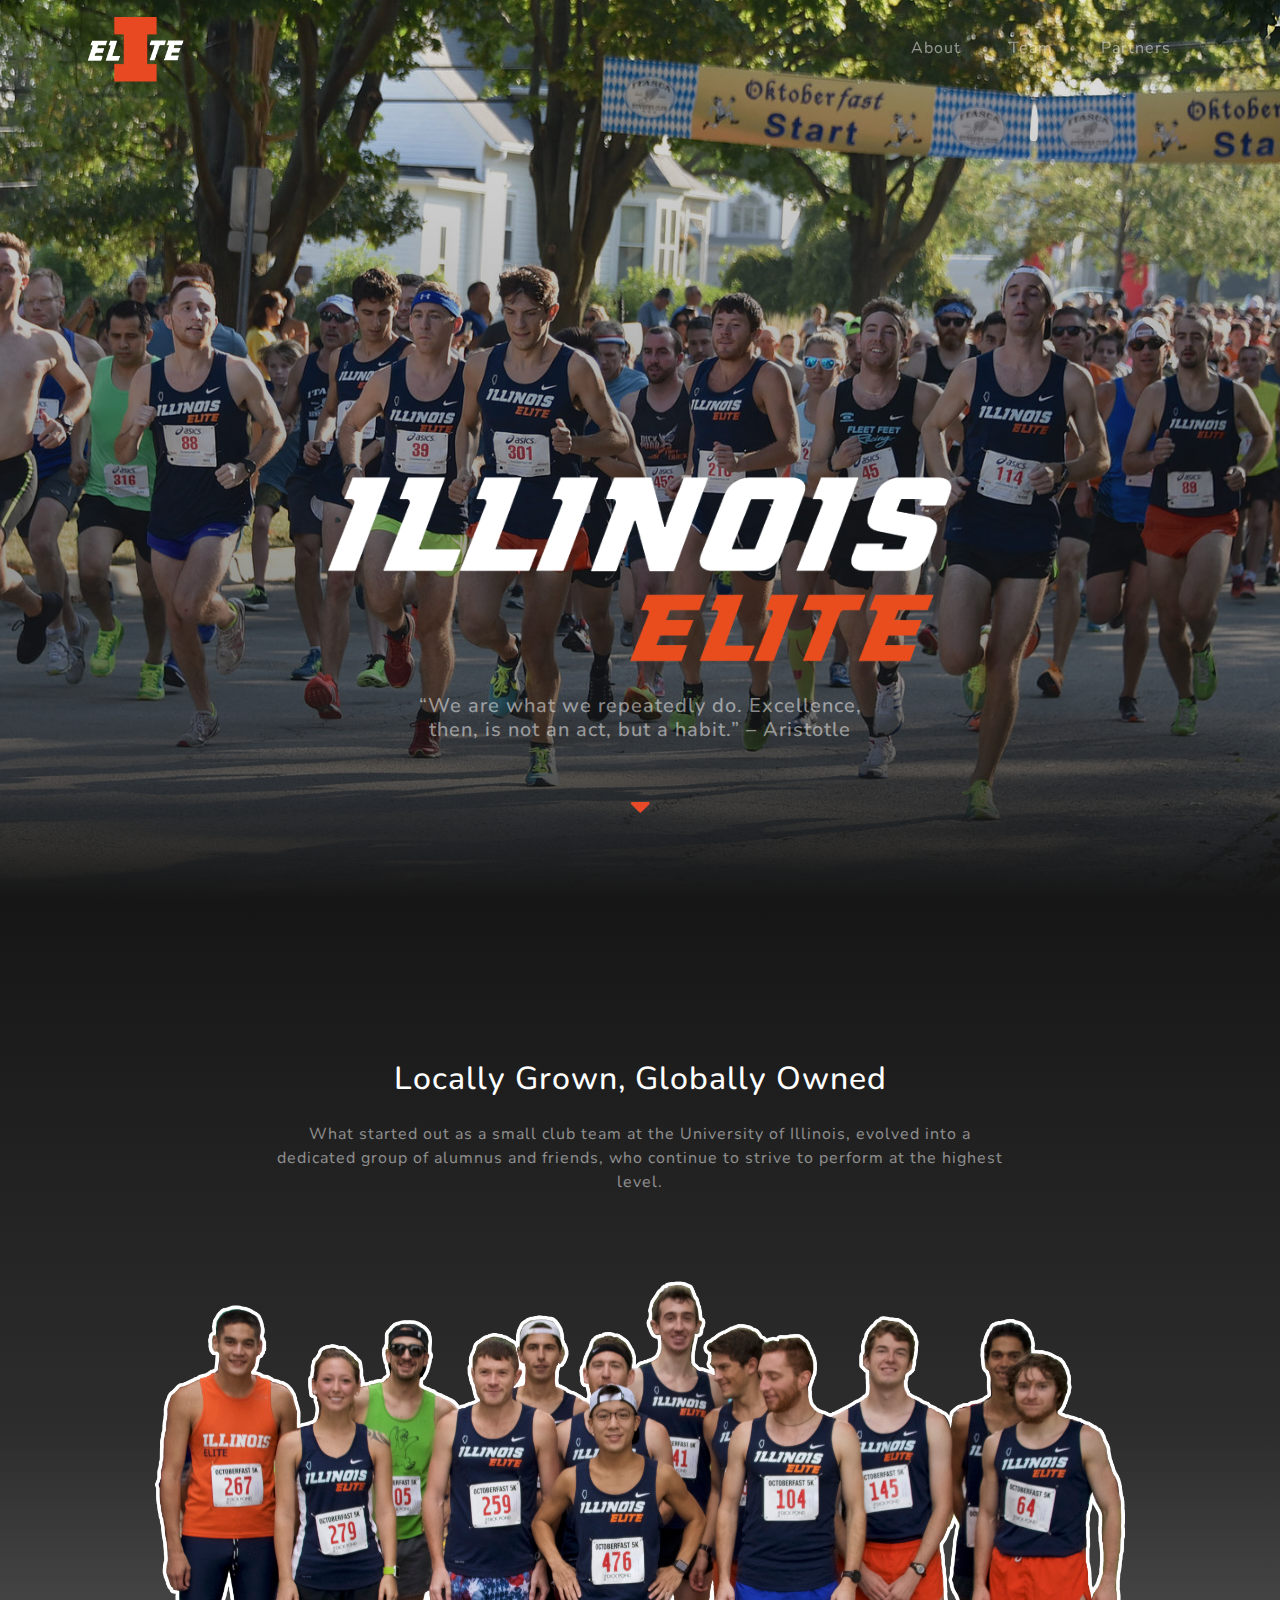
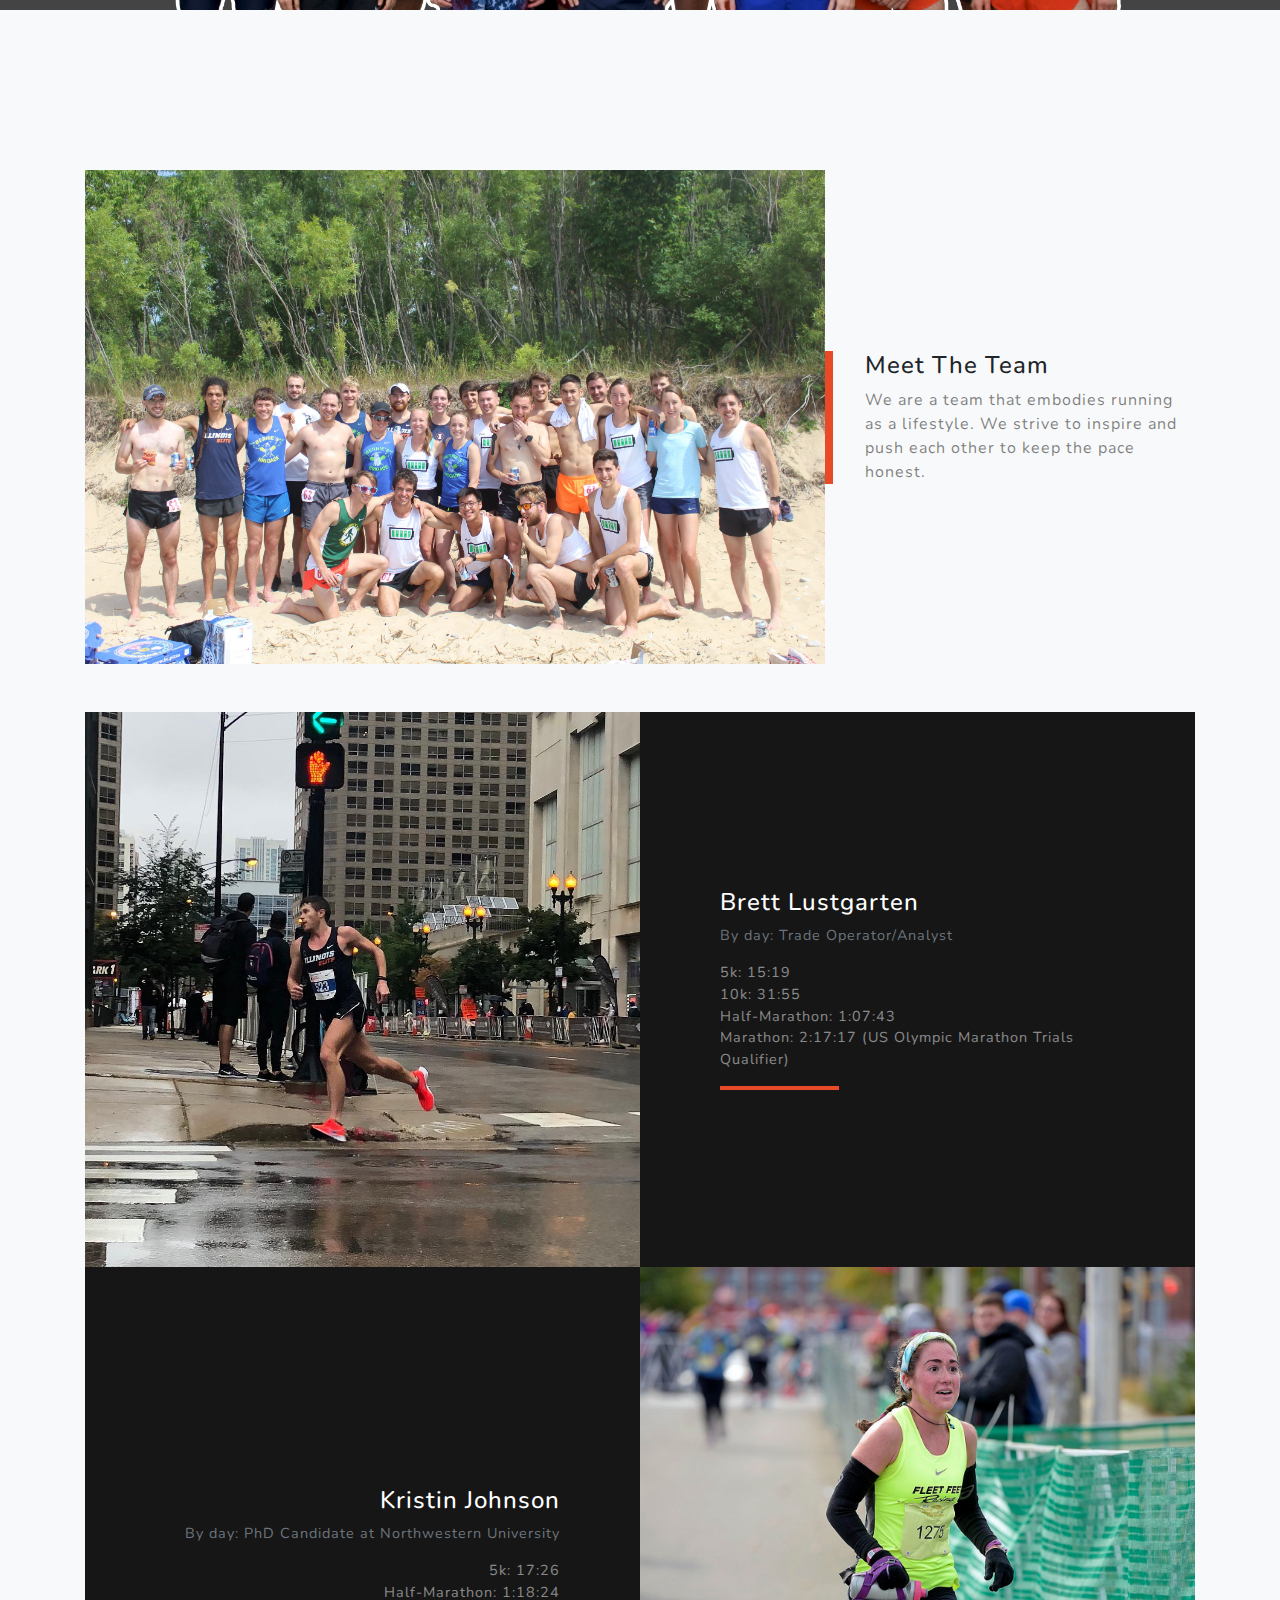
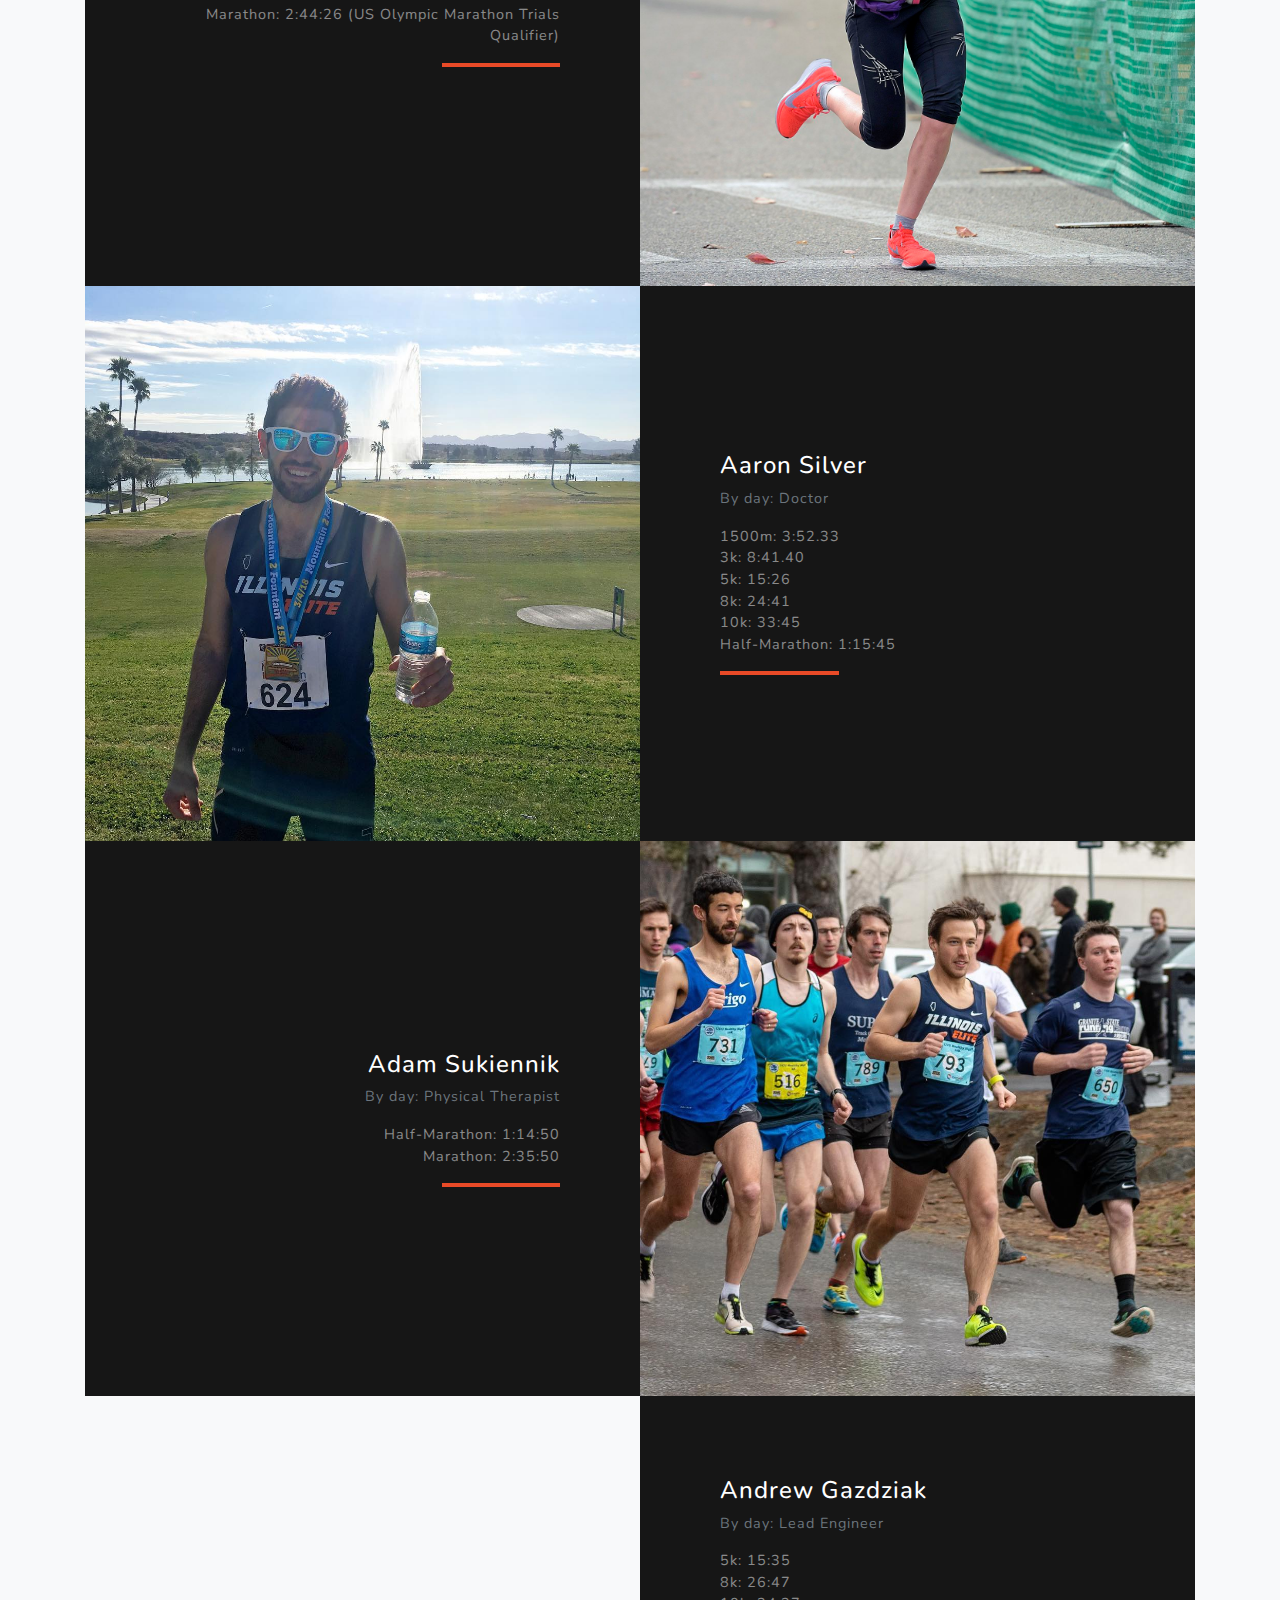
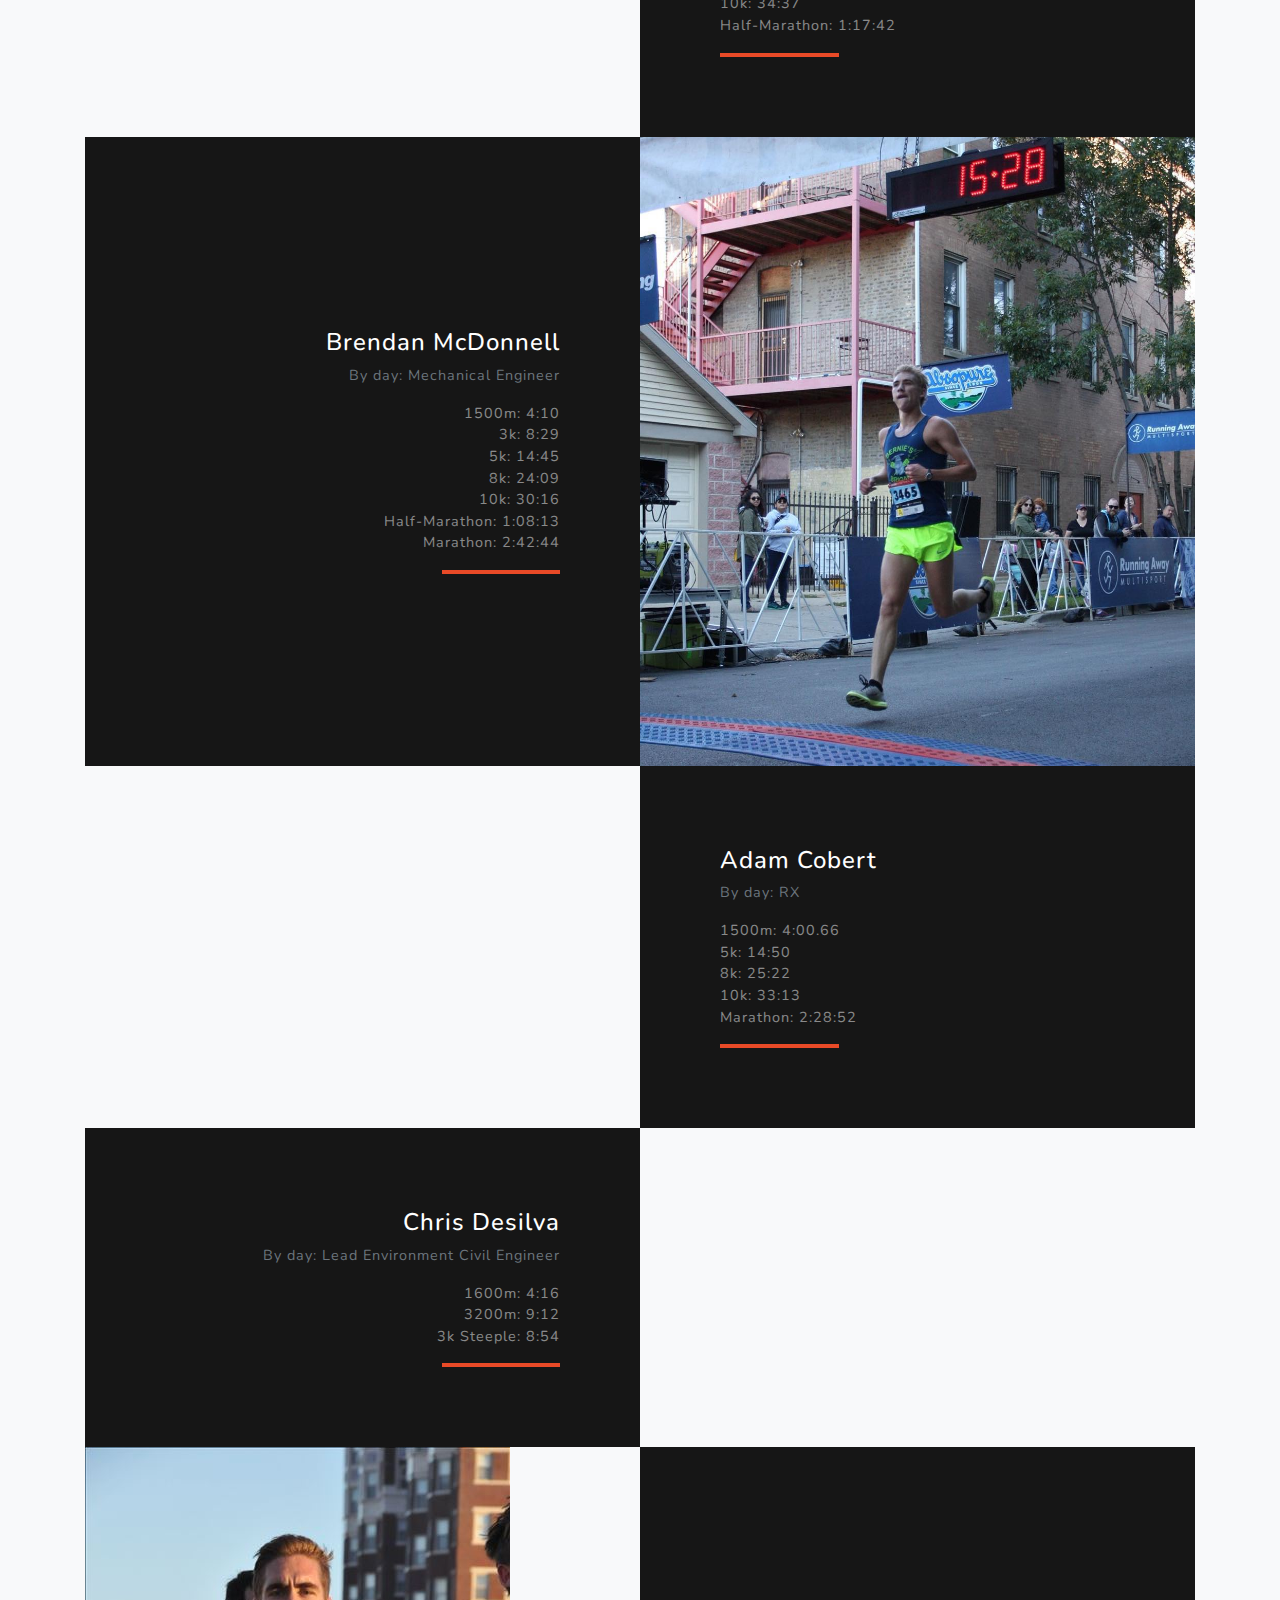
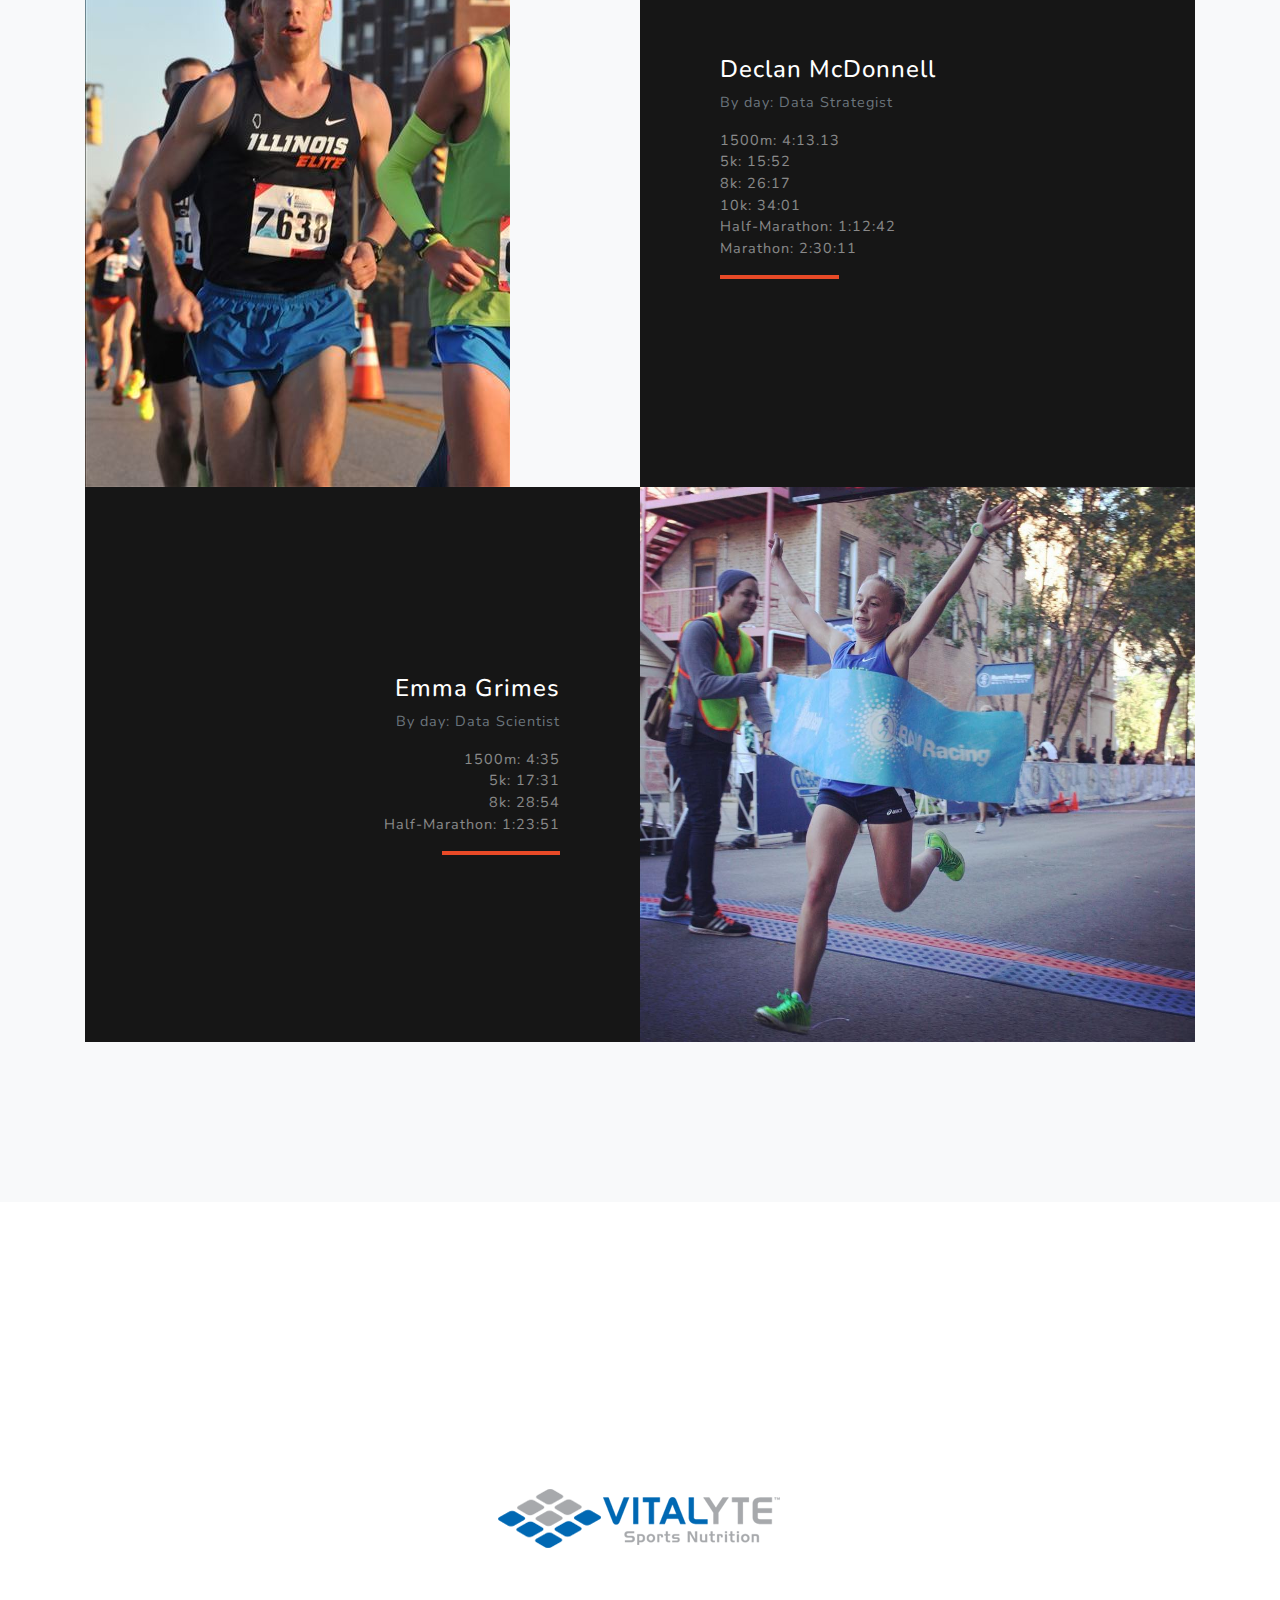
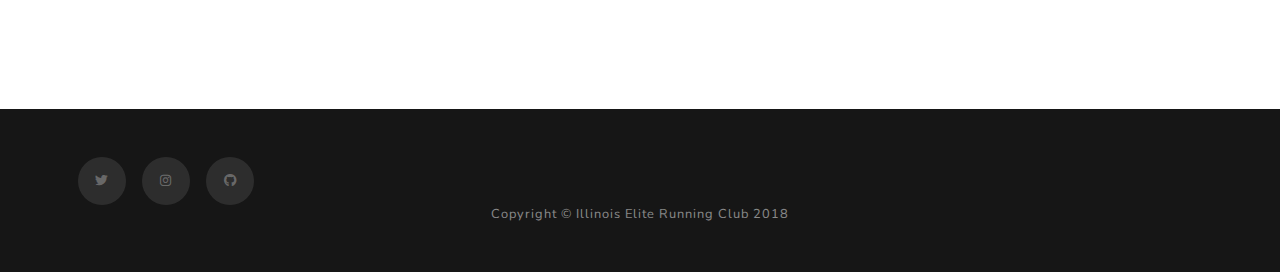
==== commit 51fb05d9: "add declan and emma member info" ====
--- a/index.html
+++ b/index.html
@@ -340,6 +340,72 @@
           </div>
         </div>
 
+        <!-- Project Three Row -->
+        <div class="row justify-content-center no-gutters mb-5 mb-lg-0">
+          <div class="col-lg-6">
+            <img class="img-fluid" src="img/members/declan_1.jpg" alt="">
+          </div>
+          <div class="col-lg-6">
+            <div class="bg-black text-center h-100 project">
+              <div class="d-flex h-100">
+                <div class="project-text w-100 my-auto text-center text-lg-left">
+                  <h4 class="text-white">Declan McDonnell</h4>
+                  <p class="text-muted">By day: Data Strategist</p>
+                  <p class="mb-0 text-white-50">
+                    1500m: 4:13.13
+                  </p>
+                  <p class="mb-0 text-white-50">
+                    5k: 15:52
+                  </p>
+                  <p class="mb-0 text-white-50">
+                    8k: 26:17
+                  </p>
+                  <p class="mb-0 text-white-50">
+                    10k: 34:01
+                  </p>
+                  <p class="mb-0 text-white-50">
+                    Half-Marathon: 1:12:42
+                  </p>
+                  <p class="mb-0 text-white-50">
+                    Marathon: 2:30:11
+                  </p>
+                  <hr class="d-none d-lg-block mb-0 ml-0">
+                </div>
+              </div>
+            </div>
+          </div>
+        </div>
+
+        <!-- Project Four Row -->
+        <div class="row justify-content-center no-gutters">
+          <div class="col-lg-6">
+            <img class="img-fluid" src="img/members/emma_grimes_1.jpg" alt="">
+          </div>
+          <div class="col-lg-6 order-lg-first">
+            <div class="bg-black text-center h-100 project">
+              <div class="d-flex h-100">
+                <div class="project-text w-100 my-auto text-center text-lg-right">
+                  <h4 class="text-white">Emma Grimes</h4>
+                  <p class="text-muted">By day: Data Scientist</p>
+                  <p class="mb-0 text-white-50">
+                    1500m: 4:35
+                  </p>
+                  <p class="mb-0 text-white-50">
+                    5k: 17:31
+                  </p>
+                  <p class="mb-0 text-white-50">
+                    8k: 28:54
+                  </p>
+                  <p class="mb-0 text-white-50">
+                    Half-Marathon: 1:23:51
+                  </p>
+                  <hr class="d-none d-lg-block mb-0 mr-0">
+                </div>
+              </div>
+            </div>
+          </div>
+        </div>
+
       </div>
     </section>
 
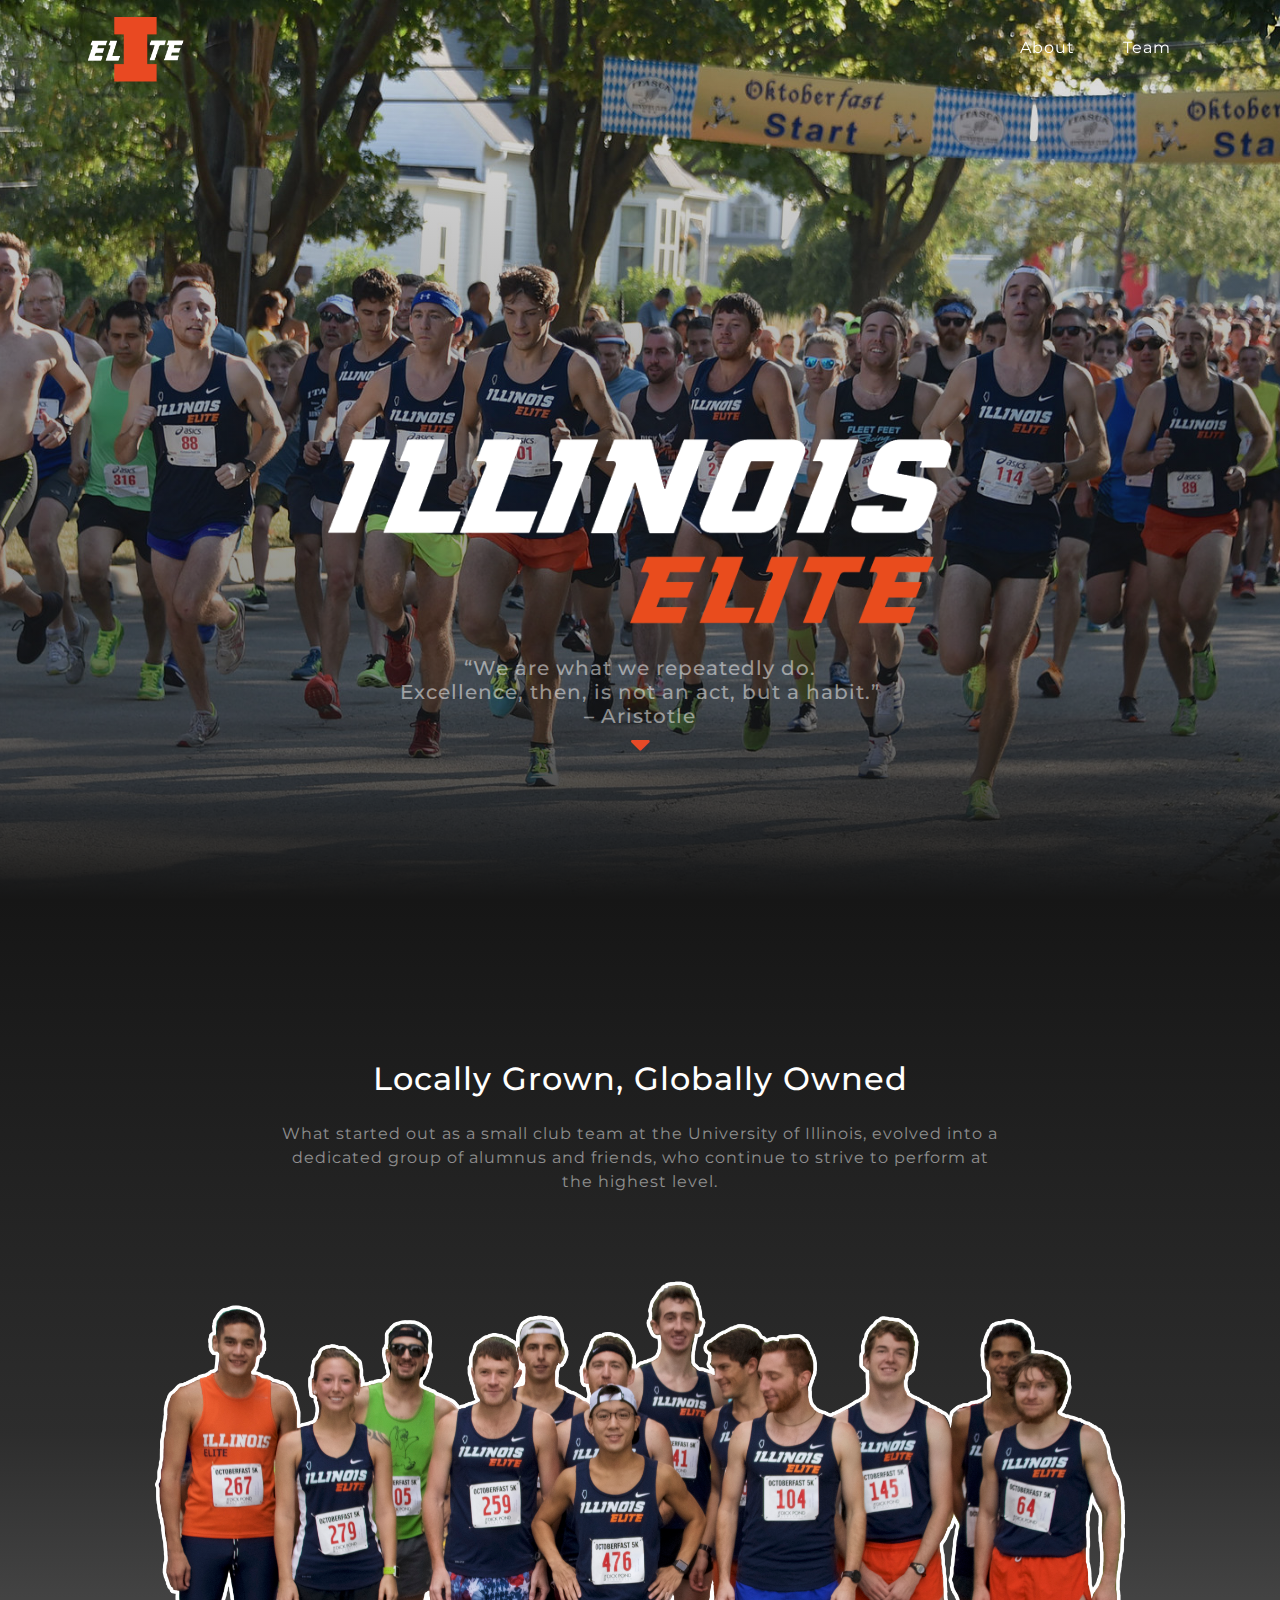
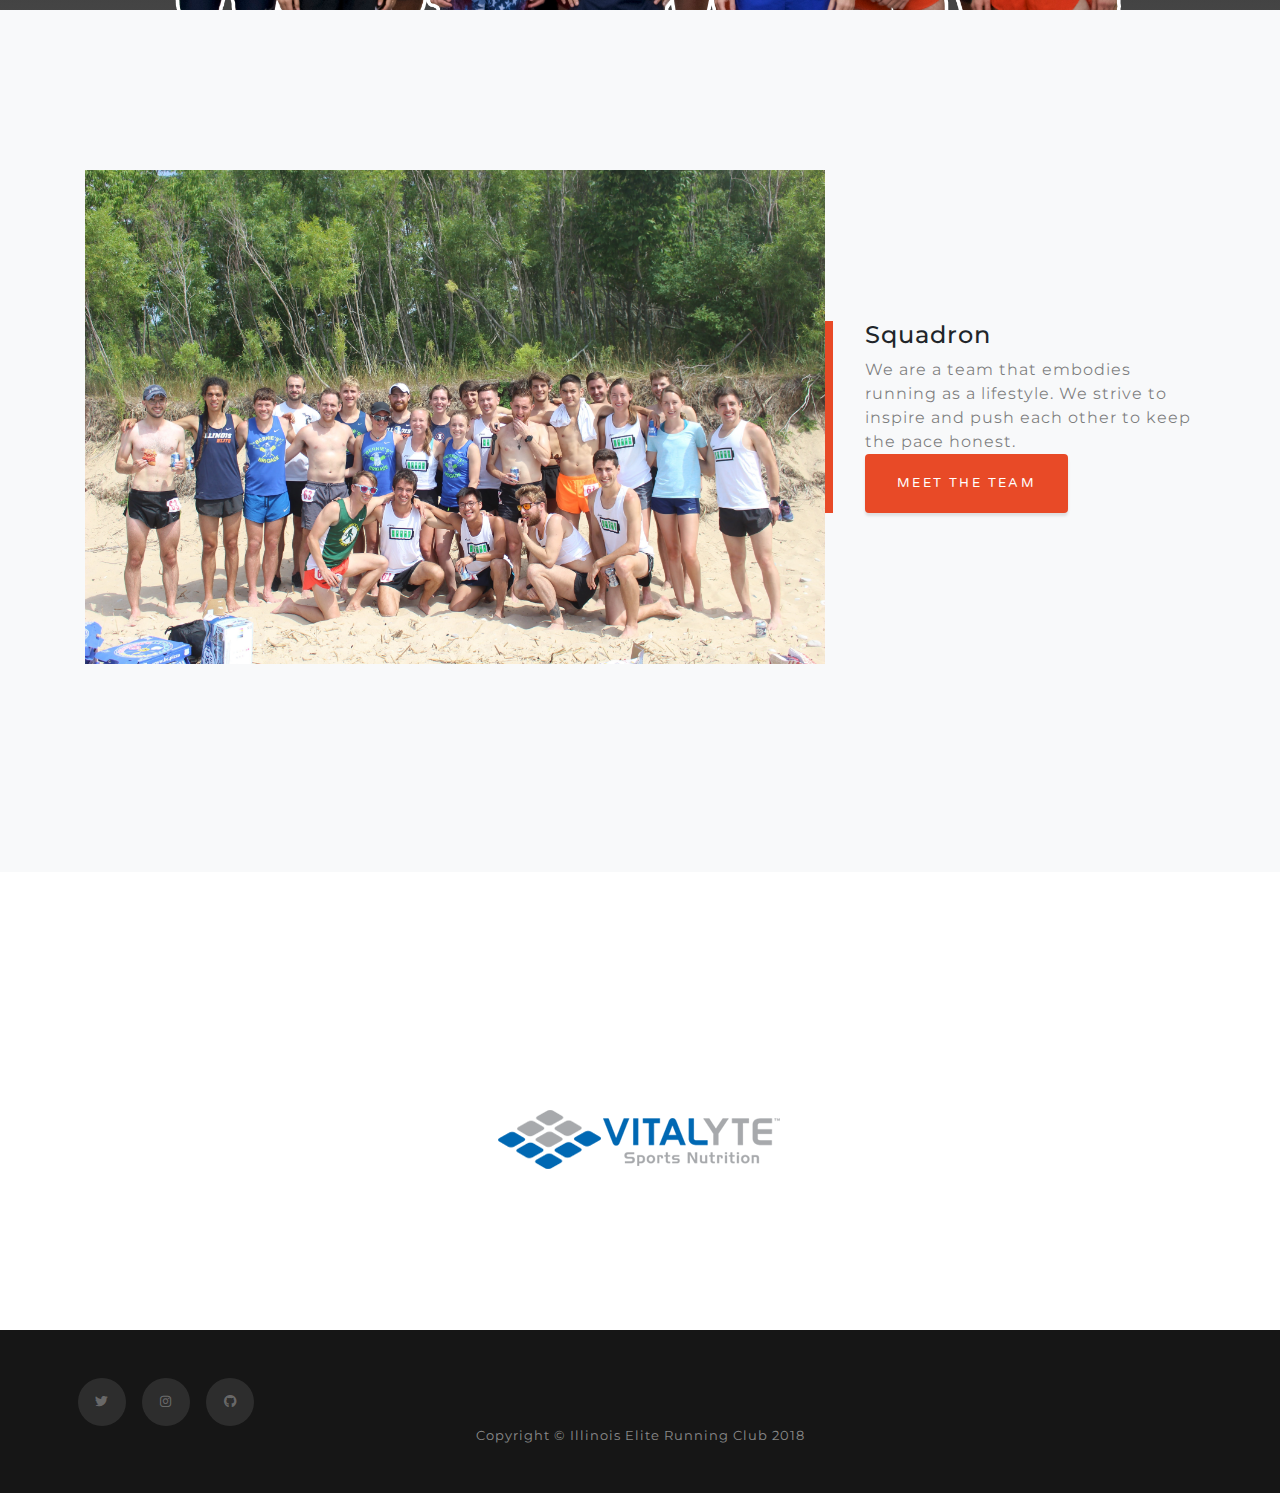
==== commit a2a90471: "updated team profiles, separate team into separate entity page" ====
--- a/index.html
+++ b/index.html
@@ -16,8 +16,8 @@
     <!-- Custom fonts for this template -->
     <link href="vendor/fontawesome-free/css/all.min.css" rel="stylesheet">
     <link href="https://fonts.googleapis.com/css?family=Varela+Round" rel="stylesheet">
-    <link href="https://fonts.googleapis.com/css?family=Nunito:200,200i,300,300i,400,400i,600,600i,700,700i,800,800i,900,900i" rel="stylesheet">
-
+    <link href="https://fonts.googleapis.com/css?family=Montserrat:400,500,600,700,800" rel="stylesheet">
+    
     <!-- Custom styles for this template -->
     <link href="css/grayscale.css" rel="stylesheet">
 
@@ -40,10 +40,7 @@
               <a class="nav-link js-scroll-trigger" href="#about">About</a>
             </li>
             <li class="nav-item">
-              <a class="nav-link js-scroll-trigger" href="#team">Team</a>
-            </li>
-            <li class="nav-item">
-              <a class="nav-link js-scroll-trigger" href="#partners">Partners</a>
+              <a class="nav-link js-scroll-trigger" href="team.html">Team</a>
             </li>
           </ul>
         </div>
@@ -82,326 +79,15 @@
         <!-- Featured Project Row -->
         <div class="row align-items-center no-gutters mb-4 mb-lg-5">
           <div class="col-xl-8 col-lg-7">
-            <img class="img-fluid mb-3 mb-lg-0" src="img/team_glr.JPG" alt="">
+            <a href="team.html"><img class="img-fluid mb-3 mb-lg-0" src="img/team_glr.JPG" alt=""></a>
           </div>
           <div class="col-xl-4 col-lg-5">
             <div class="featured-text text-center text-lg-left">
-              <h4>Meet The Team <i class="far fa-running fa-2x mb-2"></i></h4>
+              <h4>Squadron<i class="far fa-running fa-2x mb-2"></i></h4>
               <p class="text-black-50 mb-0">
                 We are a team that embodies running as a lifestyle. We strive to inspire and push each other to keep the pace honest.
               </p>
-            </div>
-          </div>
-        </div>
-
-        <!-- Project One Row -->
-        <div class="row justify-content-center no-gutters mb-5 mb-lg-0">
-          <div class="col-lg-6">
-            <img class="img-fluid" src="img/members/brett_lustgarten_1.jpg" alt="">
-          </div>
-          <div class="col-lg-6">
-            <div class="bg-black text-center h-100 project">
-              <div class="d-flex h-100">
-                <div class="project-text w-100 my-auto text-center text-lg-left">
-                  <h4 class="text-white">Brett Lustgarten</h4>
-                  <p class="text-muted">By day: Trade Operator/Analyst</p>
-                  <p class="mb-0 text-white-50">
-                    5k: 15:19
-                  </p>
-                  <p class="mb-0 text-white-50">
-                    10k: 31:55
-                  </p>
-                  <p class="mb-0 text-white-50">
-                    Half-Marathon: 1:07:43
-                  </p>
-                  <p class="mb-0 text-white-50">
-                    Marathon: 2:17:17 (US Olympic Marathon Trials Qualifier)
-                  </p>
-                  <hr class="d-none d-lg-block mb-0 ml-0">
-                </div>
-              </div>
-            </div>
-          </div>
-        </div>
-
-        <!-- Project Two Row -->
-        <div class="row justify-content-center no-gutters">
-          <div class="col-lg-6">
-            <img class="img-fluid" src="img/members/kristin_johnson_2.png" alt="">
-          </div>
-          <div class="col-lg-6 order-lg-first">
-            <div class="bg-black text-center h-100 project">
-              <div class="d-flex h-100">
-                <div class="project-text w-100 my-auto text-center text-lg-right">
-                  <h4 class="text-white">Kristin Johnson</h4>
-                  <p class="text-muted">By day: PhD Candidate at Northwestern University</p>
-                  <p class="mb-0 text-white-50">
-                    5k: 17:26
-                  </p>
-                  <p class="mb-0 text-white-50">
-                    Half-Marathon: 1:18:24
-                  </p>
-                  <p class="mb-0 text-white-50">
-                    Marathon: 2:44:26 (US Olympic Marathon Trials Qualifier)
-                  </p>
-                  <hr class="d-none d-lg-block mb-0 mr-0">
-                </div>
-              </div>
-            </div>
-          </div>
-        </div>
-
-        <!-- Project Three Row -->
-        <div class="row justify-content-center no-gutters mb-5 mb-lg-0">
-          <div class="col-lg-6">
-            <img class="img-fluid" src="img/members/aaron_silver_1.jpg" alt="">
-          </div>
-          <div class="col-lg-6">
-            <div class="bg-black text-center h-100 project">
-              <div class="d-flex h-100">
-                <div class="project-text w-100 my-auto text-center text-lg-left">
-                  <h4 class="text-white">Aaron Silver</h4>
-                  <p class="text-muted">By day: Doctor</p>
-                  <p class="mb-0 text-white-50">
-                    1500m: 3:52.33
-                  </p>
-                  <p class="mb-0 text-white-50">
-                    3k: 8:41.40
-                  </p>
-                  <p class="mb-0 text-white-50">
-                    5k: 15:26
-                  </p>
-                  <p class="mb-0 text-white-50">
-                    8k: 24:41
-                  </p>
-                  <p class="mb-0 text-white-50">
-                    10k: 33:45
-                  </p>
-                  <p class="mb-0 text-white-50">
-                    Half-Marathon: 1:15:45
-                  </p>
-                  <hr class="d-none d-lg-block mb-0 ml-0">
-                </div>
-              </div>
-            </div>
-          </div>
-        </div>
-
-        <!-- Project Four Row -->
-        <div class="row justify-content-center no-gutters">
-          <div class="col-lg-6">
-            <img class="img-fluid" src="img/members/sookie_1.jpg" alt="">
-          </div>
-          <div class="col-lg-6 order-lg-first">
-            <div class="bg-black text-center h-100 project">
-              <div class="d-flex h-100">
-                <div class="project-text w-100 my-auto text-center text-lg-right">
-                  <h4 class="text-white">Adam Sukiennik</h4>
-                  <p class="text-muted">By day: Physical Therapist</p>
-                  <p class="mb-0 text-white-50">
-                    Half-Marathon: 1:14:50
-                  </p>
-                  <p class="mb-0 text-white-50">
-                    Marathon: 2:35:50
-                  </p>
-                  <hr class="d-none d-lg-block mb-0 mr-0">
-                </div>
-              </div>
-            </div>
-          </div>
-        </div>
-
-        <!-- Project Three Row -->
-        <div class="row justify-content-center no-gutters mb-5 mb-lg-0">
-          <div class="col-lg-6">
-            <img class="img-fluid" src="img/members/gadz_1.png" alt="">
-          </div>
-          <div class="col-lg-6">
-            <div class="bg-black text-center h-100 project">
-              <div class="d-flex h-100">
-                <div class="project-text w-100 my-auto text-center text-lg-left">
-                  <h4 class="text-white">Andrew Gazdziak</h4>
-                  <p class="text-muted">By day: Lead Engineer</p>
-                  <p class="mb-0 text-white-50">
-                    5k: 15:35
-                  </p>
-                  <p class="mb-0 text-white-50">
-                    8k: 26:47
-                  </p>
-                  <p class="mb-0 text-white-50">
-                    10k: 34:37
-                  </p>
-                  <p class="mb-0 text-white-50">
-                    Half-Marathon: 1:17:42
-                  </p>
-                  <hr class="d-none d-lg-block mb-0 ml-0">
-                </div>
-              </div>
-            </div>
-          </div>
-        </div>
-
-        <!-- Project Four Row -->
-        <div class="row justify-content-center no-gutters">
-          <div class="col-lg-6">
-            <img class="img-fluid" src="img/members/brendan_1.jpg" alt="">
-          </div>
-          <div class="col-lg-6 order-lg-first">
-            <div class="bg-black text-center h-100 project">
-              <div class="d-flex h-100">
-                <div class="project-text w-100 my-auto text-center text-lg-right">
-                  <h4 class="text-white">Brendan McDonnell</h4>
-                  <p class="text-muted">By day: Mechanical Engineer</p>
-                  <p class="mb-0 text-white-50">
-                    1500m: 4:10
-                  </p>
-                  <p class="mb-0 text-white-50">
-                    3k: 8:29
-                  </p>
-                  <p class="mb-0 text-white-50">
-                    5k: 14:45
-                  </p>
-                  <p class="mb-0 text-white-50">
-                    8k: 24:09
-                  </p>
-                  <p class="mb-0 text-white-50">
-                    10k: 30:16
-                  </p>
-                  <p class="mb-0 text-white-50">
-                    Half-Marathon: 1:08:13
-                  </p>
-                  <p class="mb-0 text-white-50">
-                    Marathon:  2:42:44
-                  </p>
-                  <hr class="d-none d-lg-block mb-0 mr-0">
-                </div>
-              </div>
-            </div>
-          </div>
-        </div>
-
-        <!-- Project Three Row -->
-        <div class="row justify-content-center no-gutters mb-5 mb-lg-0">
-          <div class="col-lg-6">
-            <img class="img-fluid" src="img/members/adam_cobert_1.png" alt="">
-          </div>
-          <div class="col-lg-6">
-            <div class="bg-black text-center h-100 project">
-              <div class="d-flex h-100">
-                <div class="project-text w-100 my-auto text-center text-lg-left">
-                  <h4 class="text-white">Adam Cobert</h4>
-                  <p class="text-muted">By day: RX</p>
-                  <p class="mb-0 text-white-50">
-                    1500m: 4:00.66
-                  </p>
-                  <p class="mb-0 text-white-50">
-                    5k: 14:50
-                  </p>
-                  <p class="mb-0 text-white-50">
-                    8k: 25:22
-                  </p>
-                  <p class="mb-0 text-white-50">
-                    10k: 33:13
-                  </p>
-                  <p class="mb-0 text-white-50">
-                    Marathon: 2:28:52
-                  </p>
-                  <hr class="d-none d-lg-block mb-0 ml-0">
-                </div>
-              </div>
-            </div>
-          </div>
-        </div>
-
-        <!-- Project Four Row -->
-        <div class="row justify-content-center no-gutters">
-          <div class="col-lg-6">
-            <img class="img-fluid" src="img/members/desilva_1.png" alt="">
-          </div>
-          <div class="col-lg-6 order-lg-first">
-            <div class="bg-black text-center h-100 project">
-              <div class="d-flex h-100">
-                <div class="project-text w-100 my-auto text-center text-lg-right">
-                  <h4 class="text-white">Chris Desilva</h4>
-                  <p class="text-muted">By day: Lead Environment Civil Engineer</p>
-                  <p class="mb-0 text-white-50">
-                    1600m: 4:16
-                  </p>
-                  <p class="mb-0 text-white-50">
-                    3200m: 9:12
-                  </p>
-                  <p class="mb-0 text-white-50">
-                    3k Steeple: 8:54
-                  </p>
-                  <hr class="d-none d-lg-block mb-0 mr-0">
-                </div>
-              </div>
-            </div>
-          </div>
-        </div>
-
-        <!-- Project Three Row -->
-        <div class="row justify-content-center no-gutters mb-5 mb-lg-0">
-          <div class="col-lg-6">
-            <img class="img-fluid" src="img/members/declan_1.jpg" alt="">
-          </div>
-          <div class="col-lg-6">
-            <div class="bg-black text-center h-100 project">
-              <div class="d-flex h-100">
-                <div class="project-text w-100 my-auto text-center text-lg-left">
-                  <h4 class="text-white">Declan McDonnell</h4>
-                  <p class="text-muted">By day: Data Strategist</p>
-                  <p class="mb-0 text-white-50">
-                    1500m: 4:13.13
-                  </p>
-                  <p class="mb-0 text-white-50">
-                    5k: 15:52
-                  </p>
-                  <p class="mb-0 text-white-50">
-                    8k: 26:17
-                  </p>
-                  <p class="mb-0 text-white-50">
-                    10k: 34:01
-                  </p>
-                  <p class="mb-0 text-white-50">
-                    Half-Marathon: 1:12:42
-                  </p>
-                  <p class="mb-0 text-white-50">
-                    Marathon: 2:30:11
-                  </p>
-                  <hr class="d-none d-lg-block mb-0 ml-0">
-                </div>
-              </div>
-            </div>
-          </div>
-        </div>
-
-        <!-- Project Four Row -->
-        <div class="row justify-content-center no-gutters">
-          <div class="col-lg-6">
-            <img class="img-fluid" src="img/members/emma_grimes_1.jpg" alt="">
-          </div>
-          <div class="col-lg-6 order-lg-first">
-            <div class="bg-black text-center h-100 project">
-              <div class="d-flex h-100">
-                <div class="project-text w-100 my-auto text-center text-lg-right">
-                  <h4 class="text-white">Emma Grimes</h4>
-                  <p class="text-muted">By day: Data Scientist</p>
-                  <p class="mb-0 text-white-50">
-                    1500m: 4:35
-                  </p>
-                  <p class="mb-0 text-white-50">
-                    5k: 17:31
-                  </p>
-                  <p class="mb-0 text-white-50">
-                    8k: 28:54
-                  </p>
-                  <p class="mb-0 text-white-50">
-                    Half-Marathon: 1:23:51
-                  </p>
-                  <hr class="d-none d-lg-block mb-0 mr-0">
-                </div>
-              </div>
+              <a href="team.html" class='img-link btn btn-primary btn-xs'>Meet the Team</a>
             </div>
           </div>
         </div>
--- a/css/grayscale.css
+++ b/css/grayscale.css
@@ -55,7 +55,7 @@
     -webkit-transition: none;
     transition: none;
     padding: 2rem 1.5rem;
-    color: rgba(255, 255, 255, 0.5);
+    color: rgba(255, 255, 255, 1.0);
   }
   #mainNav .nav-link:hover {
     color: rgba(255, 255, 255, 0.75);
@@ -78,7 +78,7 @@
     color: #E84A27;
   }
   #mainNav.navbar-shrink .nav-link:active {
-    color: #467370;
+    color: rgba(19,41,75, 0.8);
   }
   #mainNav.navbar-shrink .nav-link.active {
     color: #E84A27;
@@ -102,7 +102,7 @@
 }
 
 .masthead .container #header {
-  padding-top: 350px;
+  padding-top: 250px;
 }
 .masthead h1 {
   font-family: 'Varela Round';
@@ -117,6 +117,11 @@
 .masthead h2 {
   max-width: 20rem;
   font-size: 1rem;
+}
+
+/* Reduce padding on hero down caret */
+.mb-5, .my-5 {
+  margin-bottom: 0rem!important;
 }
 
 @media (min-width: 768px) {
@@ -167,7 +172,7 @@
 }
 
 .btn-primary:active {
-  background-color: #467370 !important;
+  background-color: rgba(19,41,75, 0.8) !important;
 }
 
 .about-section {
@@ -178,6 +183,28 @@
 
 .about-section p {
   margin-bottom: 5rem;
+}
+
+.team-section {
+  position: relative;
+  width: 100%;
+  height: auto;
+  min-height: 35rem;
+  padding-top: 10rem;
+  /* padding: 15rem 0; */
+  background: -webkit-gradient(linear, left top, left bottom, from(rgba(22, 22, 22, 0.2)), color-stop(75%, rgba(22, 22, 22, 0.6)), to(#161616)), url("../img/team_3.jpg");
+  background: linear-gradient(to bottom, rgba(22, 22, 22, 0.2) 0%, rgba(22, 22, 22, 0.6) 75%, #161616 100%), url("../img/team_3.jpg");
+  background-position: center;
+  background-repeat: no-repeat;
+  background-attachment: fixed;
+  background-size: cover;
+}
+
+.team-section p {
+  margin-bottom: 5rem;
+}
+.team-section .container {
+  padding-top: 100px;
 }
 
 .projects-section {
@@ -253,7 +280,7 @@
 }
 
 body {
-  font-family: 'Nunito';
+  font-family: 'Montserrat', Helvetica, sans-serif;
   letter-spacing: 0.0625em;
 }
 
@@ -274,6 +301,22 @@
   background-color: #E84A27 !important;
 }
 
+.bg-text {
+    background-color: rgb(0,0,0);
+    background-color: rgba(0,0,0, 0.4);
+    color: white;
+    font-weight: bold;
+    font-size: 60px;
+    border: 10px solid #f1f1f1;
+    position: relative;
+    top: 50%;
+    left: 50%;
+    transform: translate(-50%, -50%);
+    z-index: 2;
+    padding: 20px;
+    text-align: center;
+}
+
 .text-primary {
   color: #E84A27 !important;
 }
@@ -281,3 +324,10 @@
 footer {
   padding: 3rem 0;
 }
+
+/* .img-fluid {
+  transition: transform .45s;
+}
+.img-fluid:hover {
+  transform: scale(1.02);
+} */
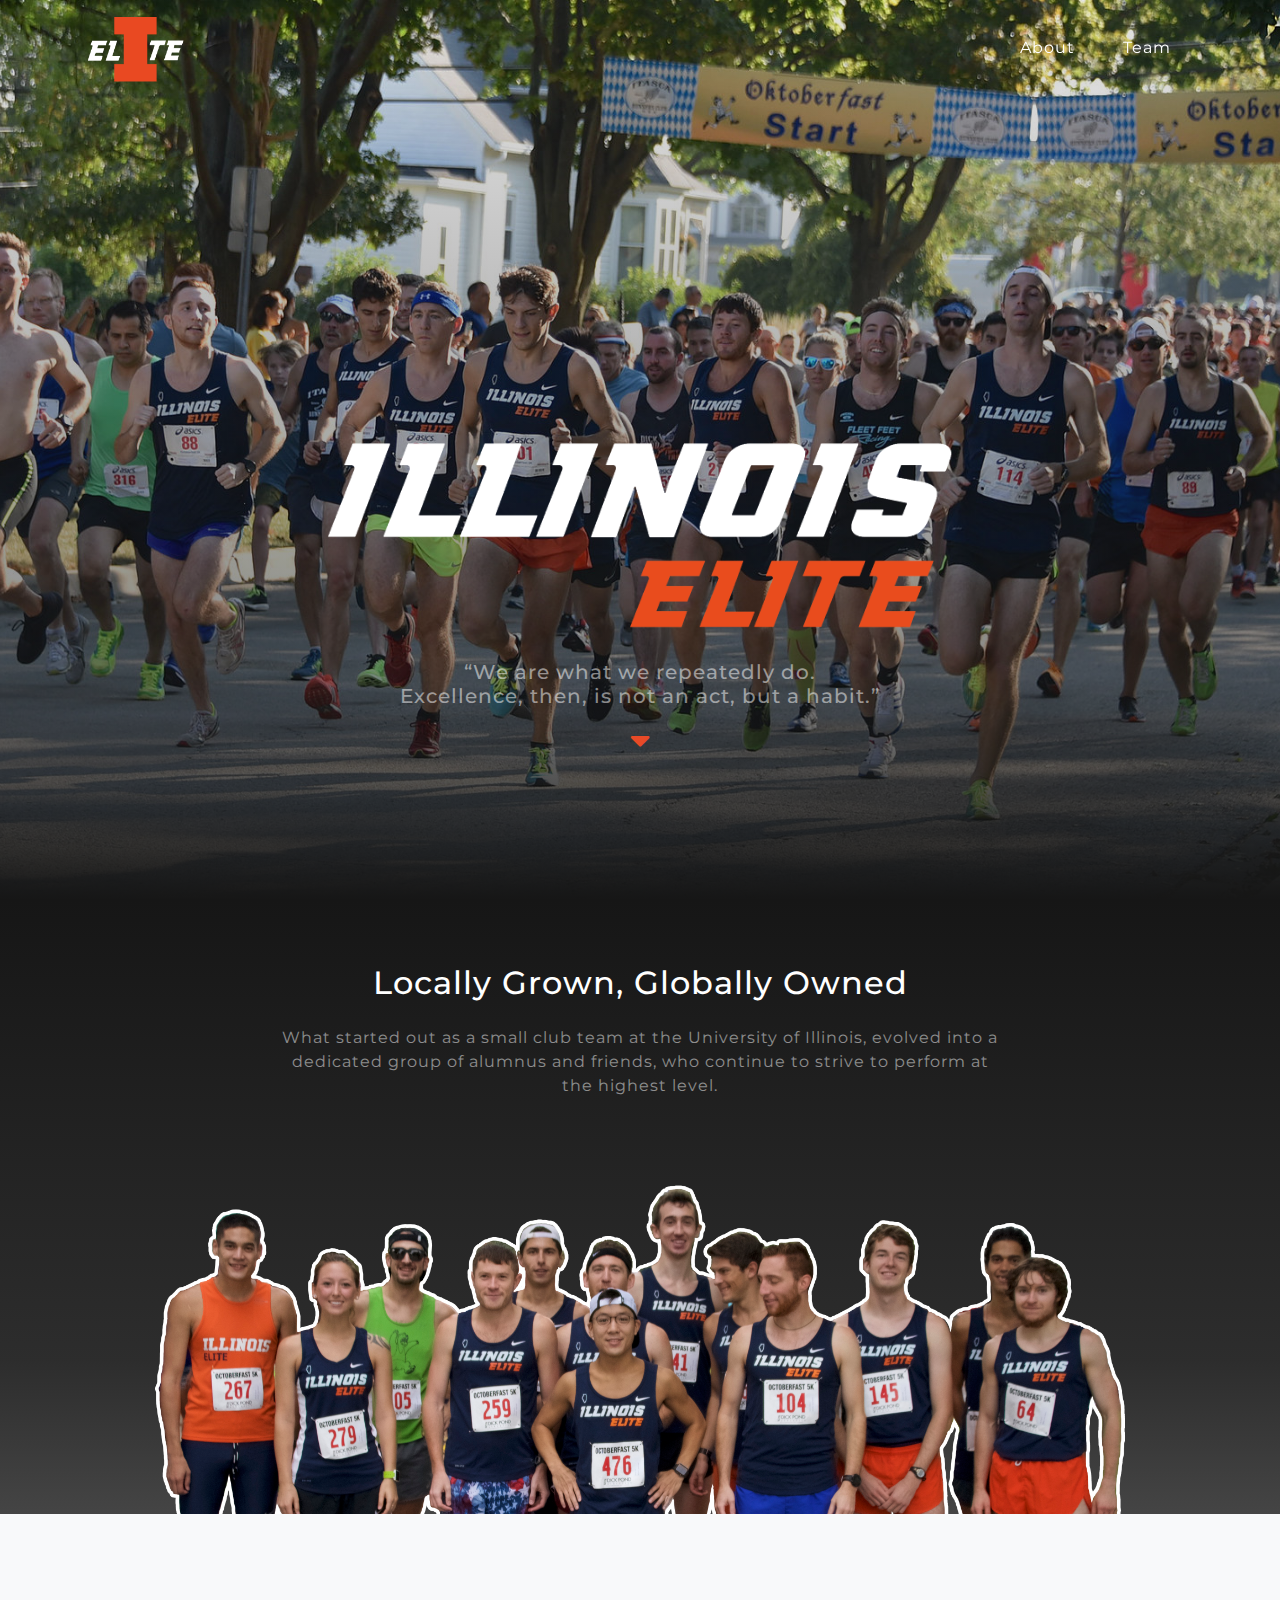
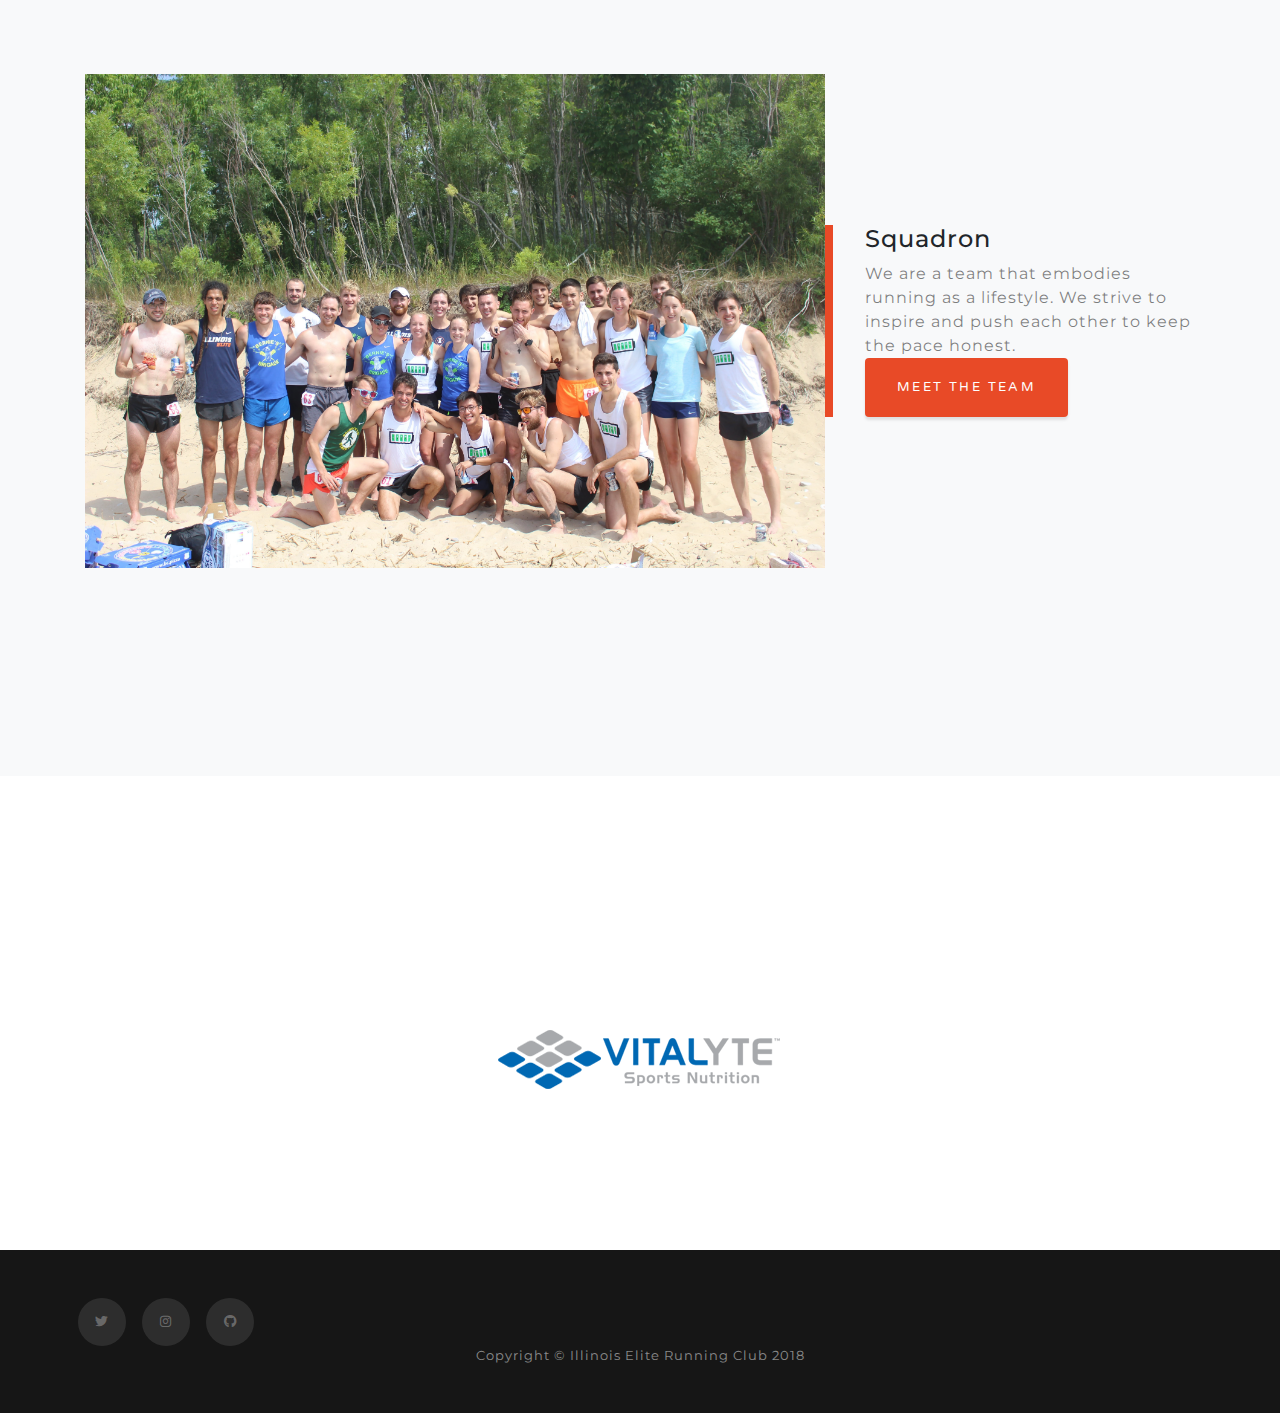
==== commit 7aa7c78c: "reduce hero head and subcaption paddings" ====
--- a/index.html
+++ b/index.html
@@ -4,6 +4,8 @@
   <head>
 
     <meta charset="utf-8">
+    <meta name="google" content="notranslate">
+    <meta http-equiv="Content-Language" content="en">
     <meta name="viewport" content="width=device-width, initial-scale=1, shrink-to-fit=no">
     <meta name="description" content="">
     <meta name="author" content="">
@@ -17,7 +19,7 @@
     <link href="vendor/fontawesome-free/css/all.min.css" rel="stylesheet">
     <link href="https://fonts.googleapis.com/css?family=Varela+Round" rel="stylesheet">
     <link href="https://fonts.googleapis.com/css?family=Montserrat:400,500,600,700,800" rel="stylesheet">
-    
+
     <!-- Custom styles for this template -->
     <link href="css/grayscale.css" rel="stylesheet">
 
@@ -53,7 +55,7 @@
         <div class="mx-auto text-center" id="header">
           <!-- <h1 class="mx-auto my-0 text-uppercase">Illinois Elite</h1> -->
           <img src='img/font_logo.png' class='img-fluid' alt='' style='width:60%;'>
-          <h2 class="text-white-50 mx-auto mt-2 mb-5">“We are what we repeatedly do. Excellence, then, is not an act, but a habit.” – Aristotle</h2>
+          <h2 class="text-white-50 mx-auto mt-2 mb-5">“We are what we repeatedly do. Excellence, then, is not an act, but a habit.”</h2>
           <a href="#about" class="js-scroll-trigger"><i class="fa fa-caret-down fa-2x"></i></a>
         </div>
       </div>
--- a/css/grayscale.css
+++ b/css/grayscale.css
@@ -115,13 +115,13 @@
 }
 
 .masthead h2 {
-  max-width: 20rem;
+  /* max-width: 20rem; */
   font-size: 1rem;
 }
 
 /* Reduce padding on hero down caret */
 .mb-5, .my-5 {
-  margin-bottom: 0rem!important;
+  margin-bottom: 1rem!important;
 }
 
 @media (min-width: 768px) {
@@ -176,7 +176,7 @@
 }
 
 .about-section {
-  padding-top: 10rem;
+  padding-top: 4rem;
   background: -webkit-gradient(linear, left top, left bottom, from(#161616), color-stop(75%, rgba(22, 22, 22, 0.9)), to(rgba(22, 22, 22, 0.8)));
   background: linear-gradient(to bottom, #161616 0%, rgba(22, 22, 22, 0.9) 75%, rgba(22, 22, 22, 0.8) 100%);
 }
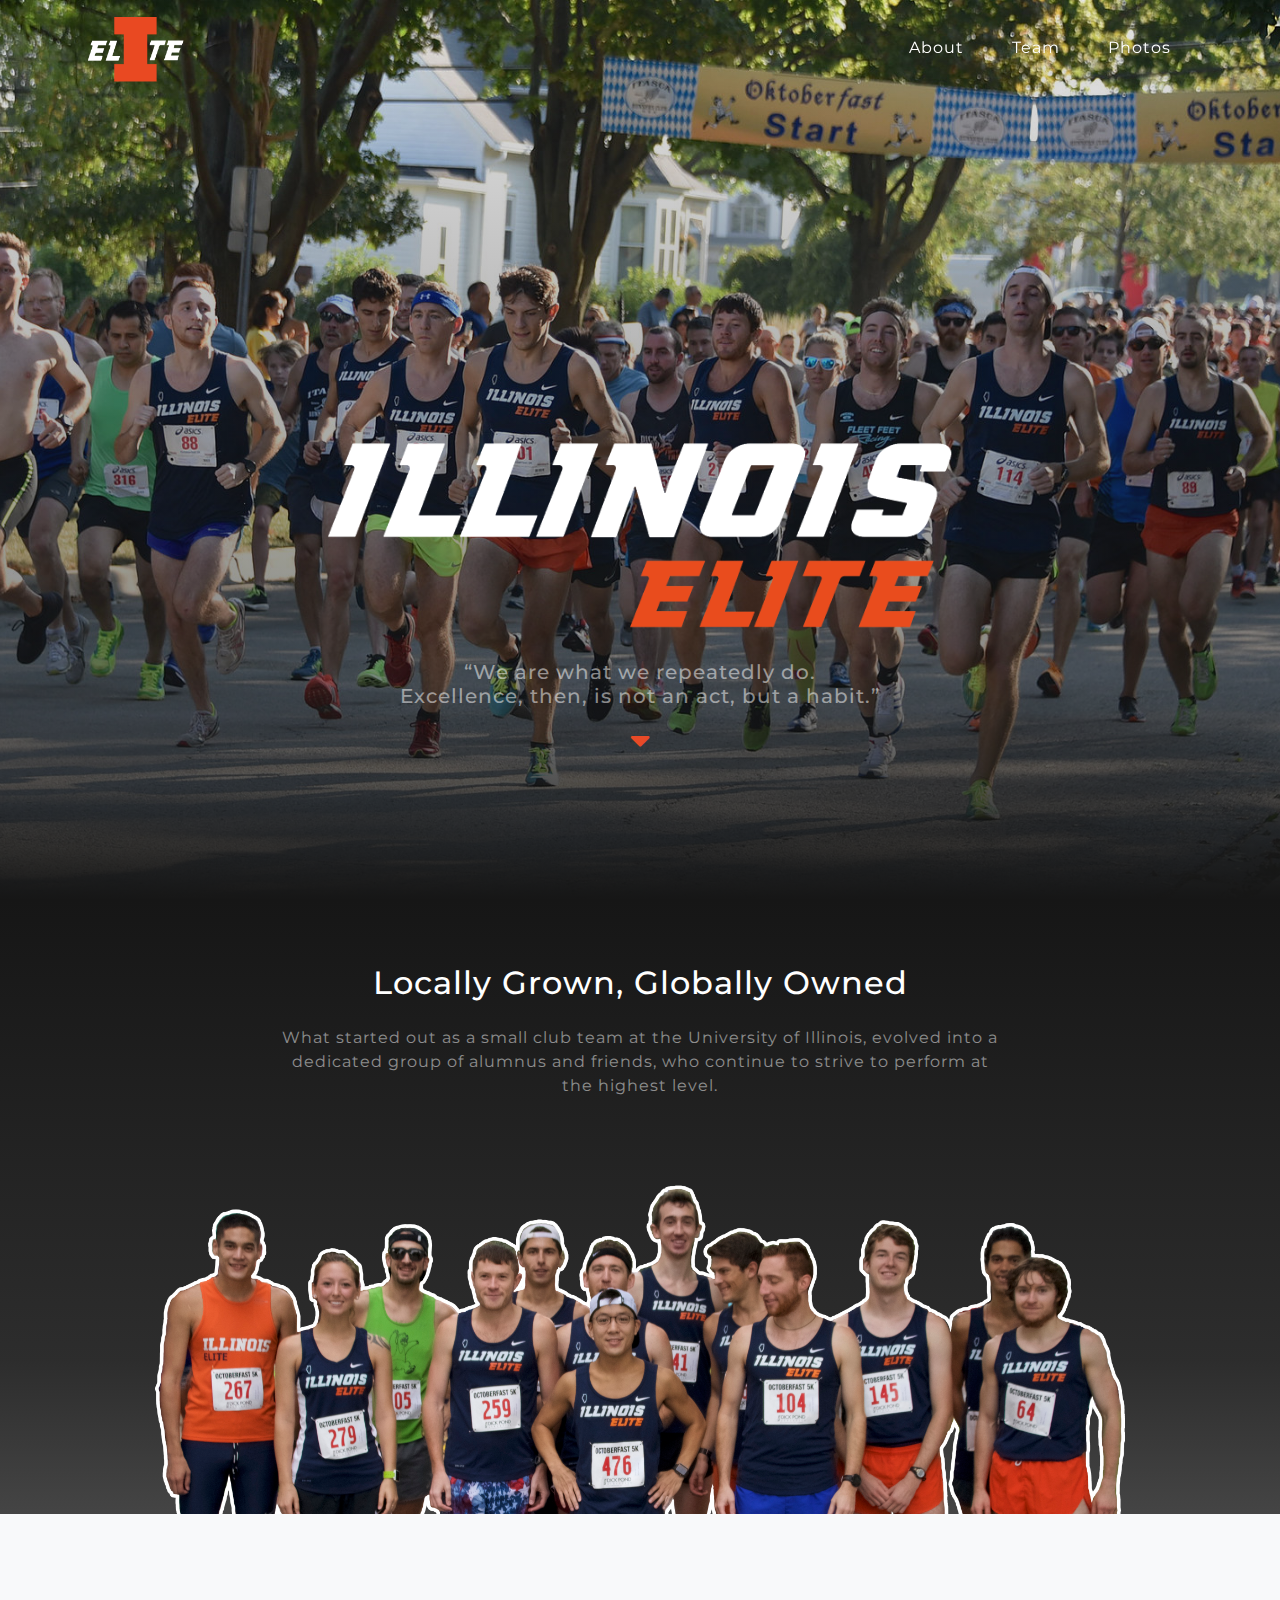
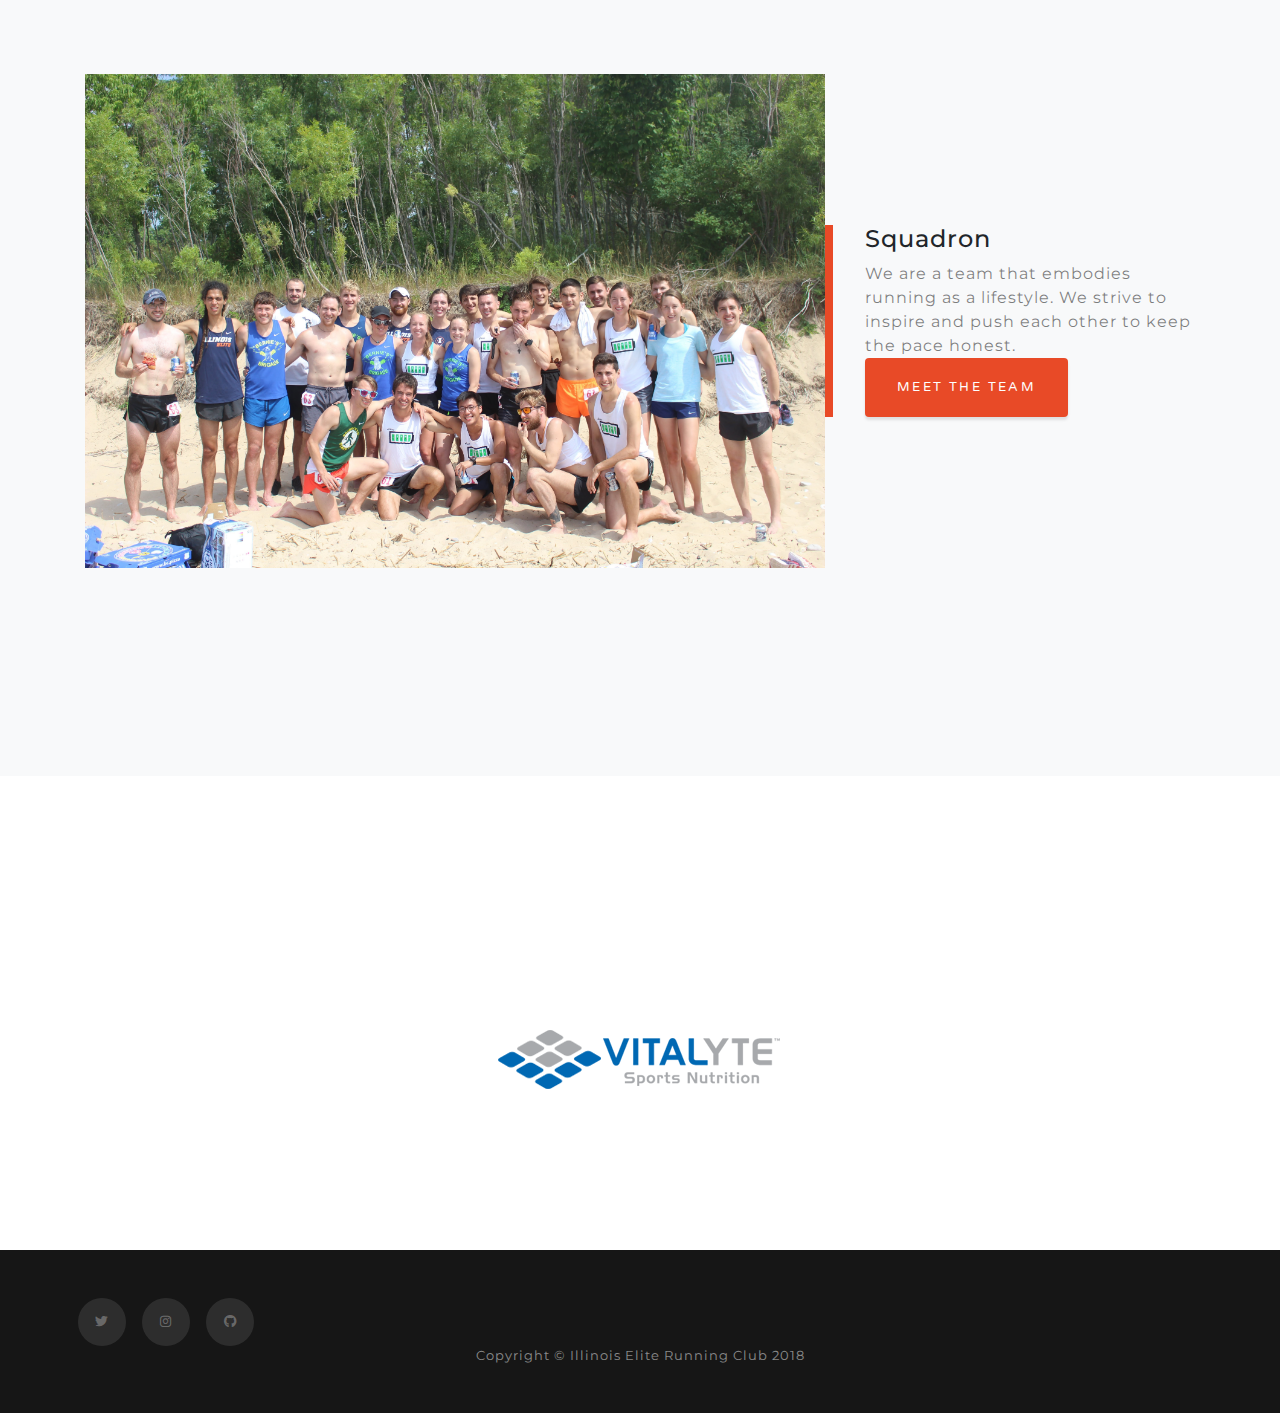
==== commit dc888014: "added favicon to elite site" ====
--- a/index.html
+++ b/index.html
@@ -9,6 +9,15 @@
     <meta name="viewport" content="width=device-width, initial-scale=1, shrink-to-fit=no">
     <meta name="description" content="">
     <meta name="author" content="">
+
+    <!-- Favicon -->
+    <link rel="apple-touch-icon" sizes="180x180" href="img/favicon/apple-touch-icon.png">
+    <link rel="icon" type="image/png" sizes="32x32" href="img/favicon/favicon-32x32.png">
+    <link rel="icon" type="image/png" sizes="16x16" href="img/favicon/favicon-16x16.png">
+    <link rel="manifest" href="img/favicon/site.webmanifest">
+    <link rel="mask-icon" href="img/favicon/safari-pinned-tab.svg" color="#5bbad5">
+    <meta name="msapplication-TileColor" content="#da532c">
+    <meta name="theme-color" content="#ffffff">
 
     <title>Illinois Elite</title>
 
@@ -43,6 +52,9 @@
             </li>
             <li class="nav-item">
               <a class="nav-link js-scroll-trigger" href="team.html">Team</a>
+            </li>
+            <li class="nav-item">
+              <a class="nav-link js-scroll-trigger" href="photos.php">Photos</a>
             </li>
           </ul>
         </div>
--- a/css/grayscale.css
+++ b/css/grayscale.css
@@ -206,6 +206,14 @@
 .team-section .container {
   padding-top: 100px;
 }
+
+/* .filterDiv {
+  display: none;
+}
+
+.show {
+  display: block;
+} */
 
 .projects-section {
   padding: 10rem 0;
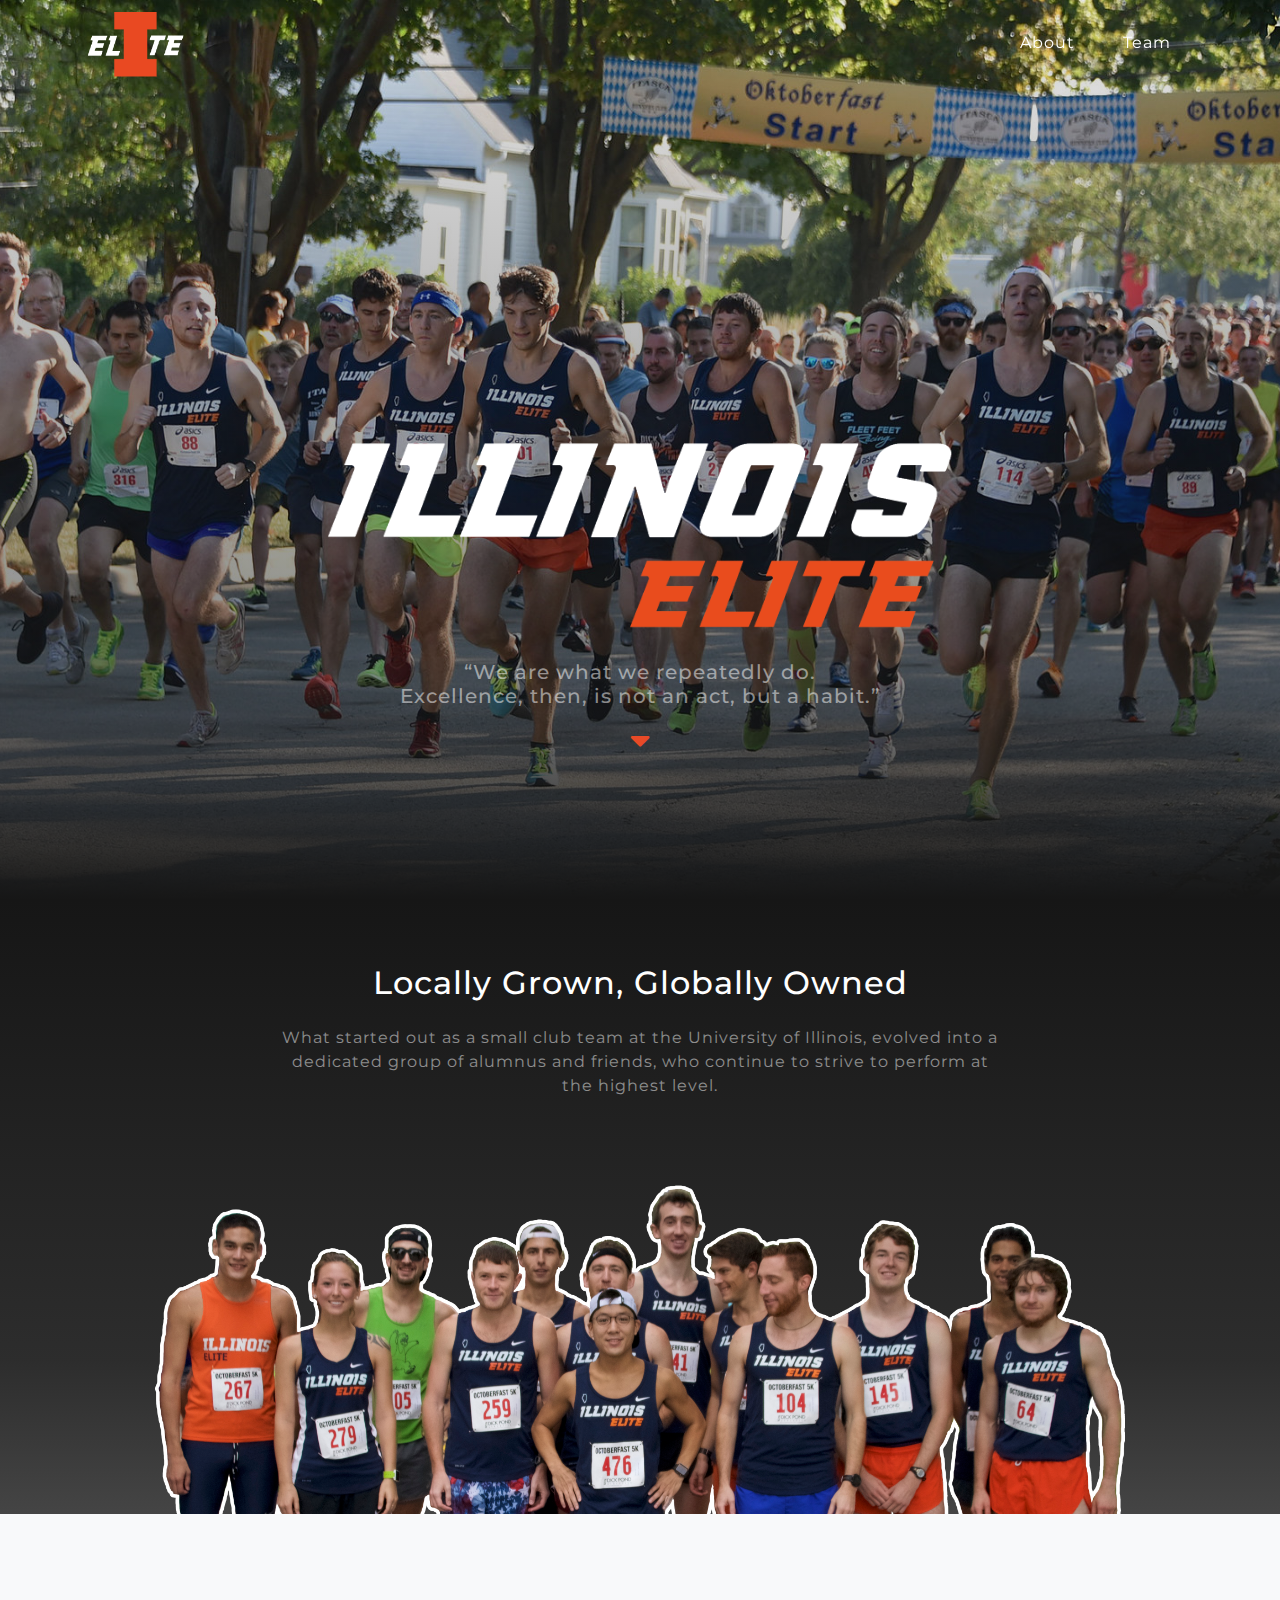
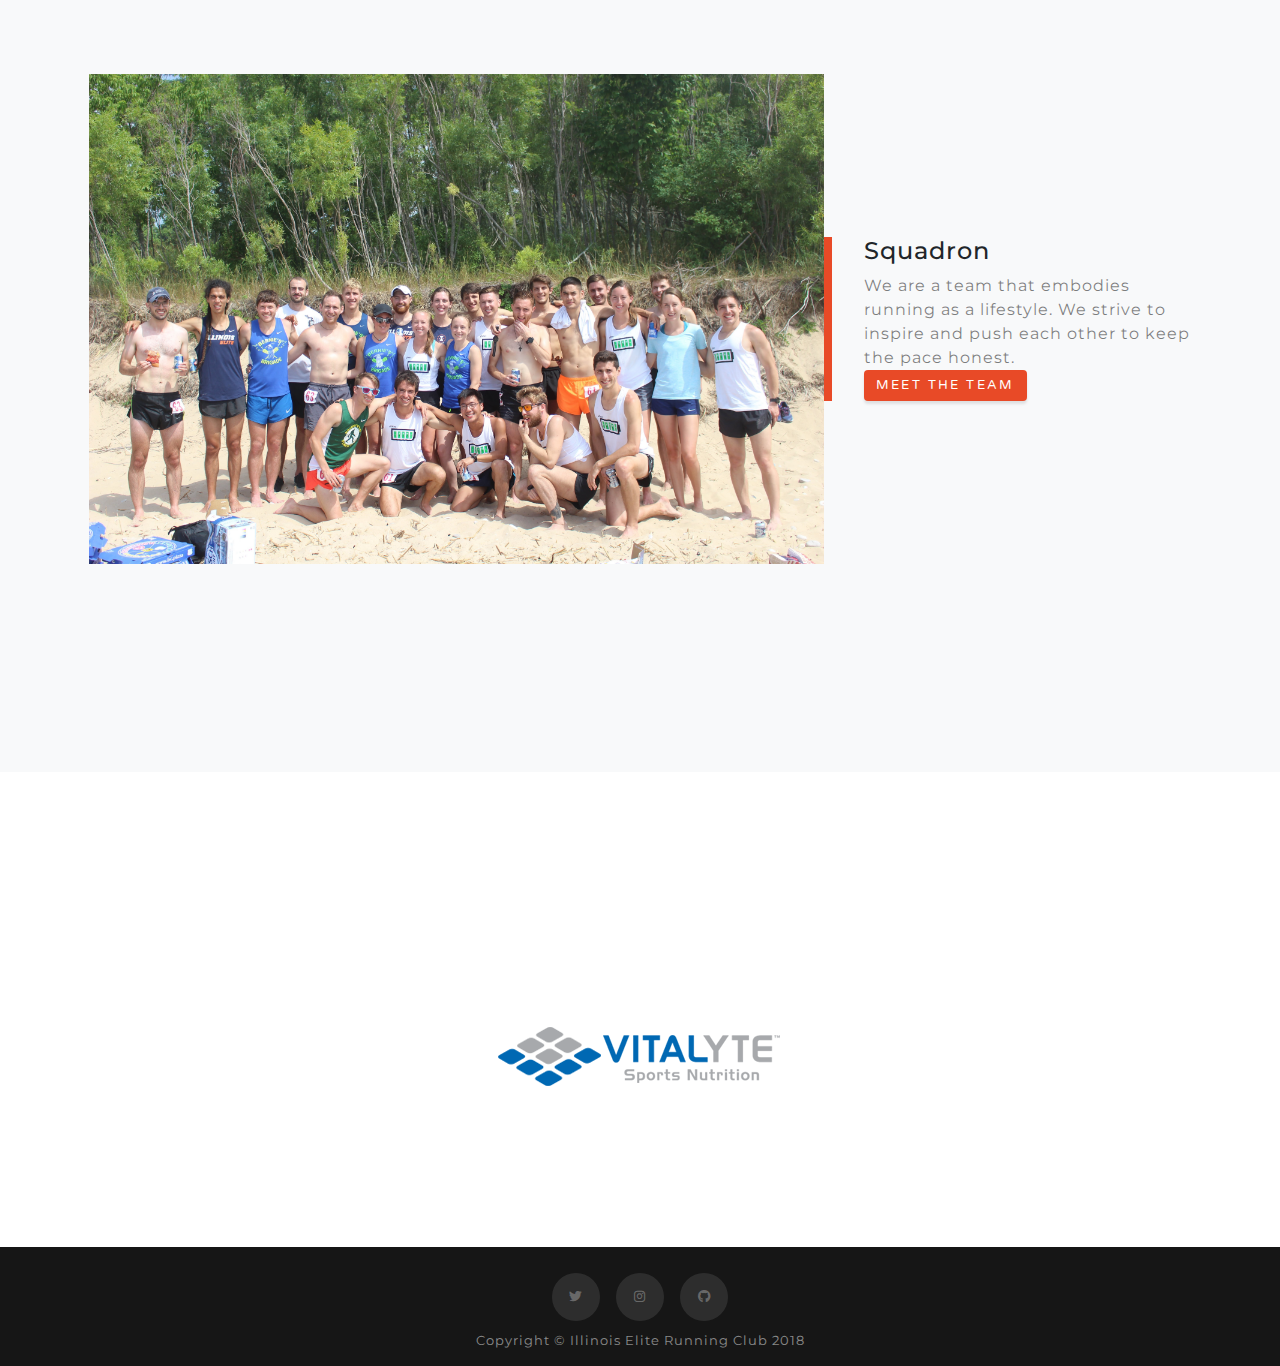
==== commit 6ce866b7: "shrink button, navbar, and center socials" ====
--- a/index.html
+++ b/index.html
@@ -53,9 +53,9 @@
             <li class="nav-item">
               <a class="nav-link js-scroll-trigger" href="team.html">Team</a>
             </li>
-            <li class="nav-item">
+            <!-- <li class="nav-item">
               <a class="nav-link js-scroll-trigger" href="photos.php">Photos</a>
-            </li>
+            </li> -->
           </ul>
         </div>
       </div>
--- a/css/grayscale.css
+++ b/css/grayscale.css
@@ -7,6 +7,7 @@
 #mainNav {
   min-height: 56px;
   background-color: rgba(19,41,75, 0.7);
+  height: 85px;
 }
 
 #mainNav .navbar-toggler {
@@ -150,7 +151,7 @@
 .btn {
   -webkit-box-shadow: 0 0.1875rem 0.1875rem 0 rgba(0, 0, 0, 0.1) !important;
   box-shadow: 0 0.1875rem 0.1875rem 0 rgba(0, 0, 0, 0.1) !important;
-  padding: 1.25rem 2rem;
+  /* padding: 1.25rem 2rem; */
   font-family: 'Varela Round';
   font-size: 80%;
   text-transform: uppercase;
@@ -207,14 +208,6 @@
   padding-top: 100px;
 }
 
-/* .filterDiv {
-  display: none;
-}
-
-.show {
-  display: block;
-} */
-
 .projects-section {
   padding: 10rem 0;
 }
@@ -269,6 +262,13 @@
   border: 0;
 }
 
+footer {
+  padding: 1rem 0;
+}
+footer .row {
+  justify-content: center!important;
+  padding: 10px;
+}
 footer .social a {
   text-align: center;
   height: 3rem;
@@ -286,6 +286,7 @@
 footer .social a:active {
   color: #fff;
 }
+
 
 body {
   font-family: 'Montserrat', Helvetica, sans-serif;
@@ -328,14 +329,44 @@
 .text-primary {
   color: #E84A27 !important;
 }
-
-footer {
-  padding: 3rem 0;
-}
-
-/* .img-fluid {
-  transition: transform .45s;
-}
-.img-fluid:hover {
-  transform: scale(1.02);
+/* .filterDiv {
+  display: none;
+}
+
+.show {
+  display: block;
 } */
+
+.row {
+  display: flex;
+  flex-wrap: wrap;
+  padding: 0 4px;
+}
+
+/* Create four equal columns that sits next to each other */
+.column {
+  flex: 25%;
+  max-width: 25%;
+  padding: 0 4px;
+}
+
+.column img {
+  margin-top: 8px;
+  vertical-align: middle;
+}
+
+/* Responsive layout - makes a two column-layout instead of four columns */
+@media screen and (max-width: 800px) {
+  .column {
+    flex: 50%;
+    max-width: 50%;
+  }
+}
+
+/* Responsive layout - makes the two columns stack on top of each other instead of next to each other */
+@media screen and (max-width: 600px) {
+  .column {
+    flex: 100%;
+    max-width: 100%;
+  }
+}
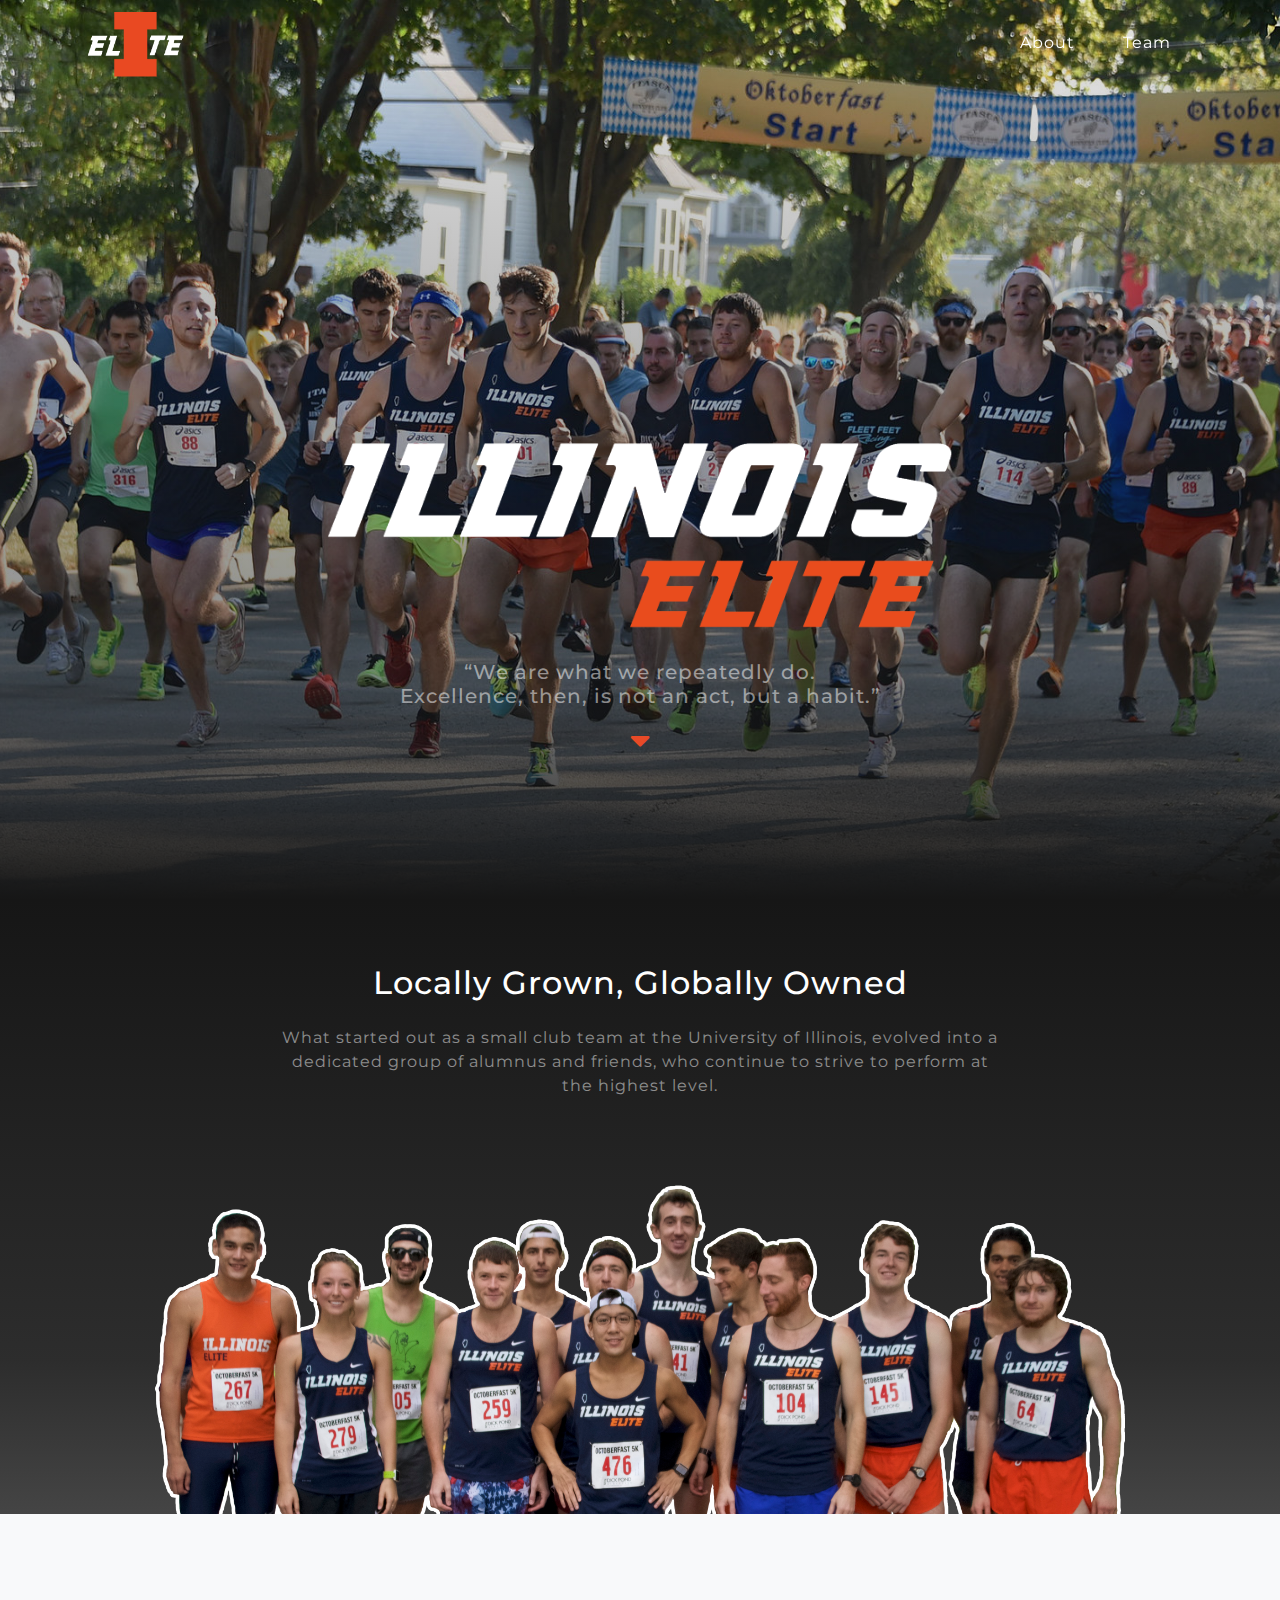
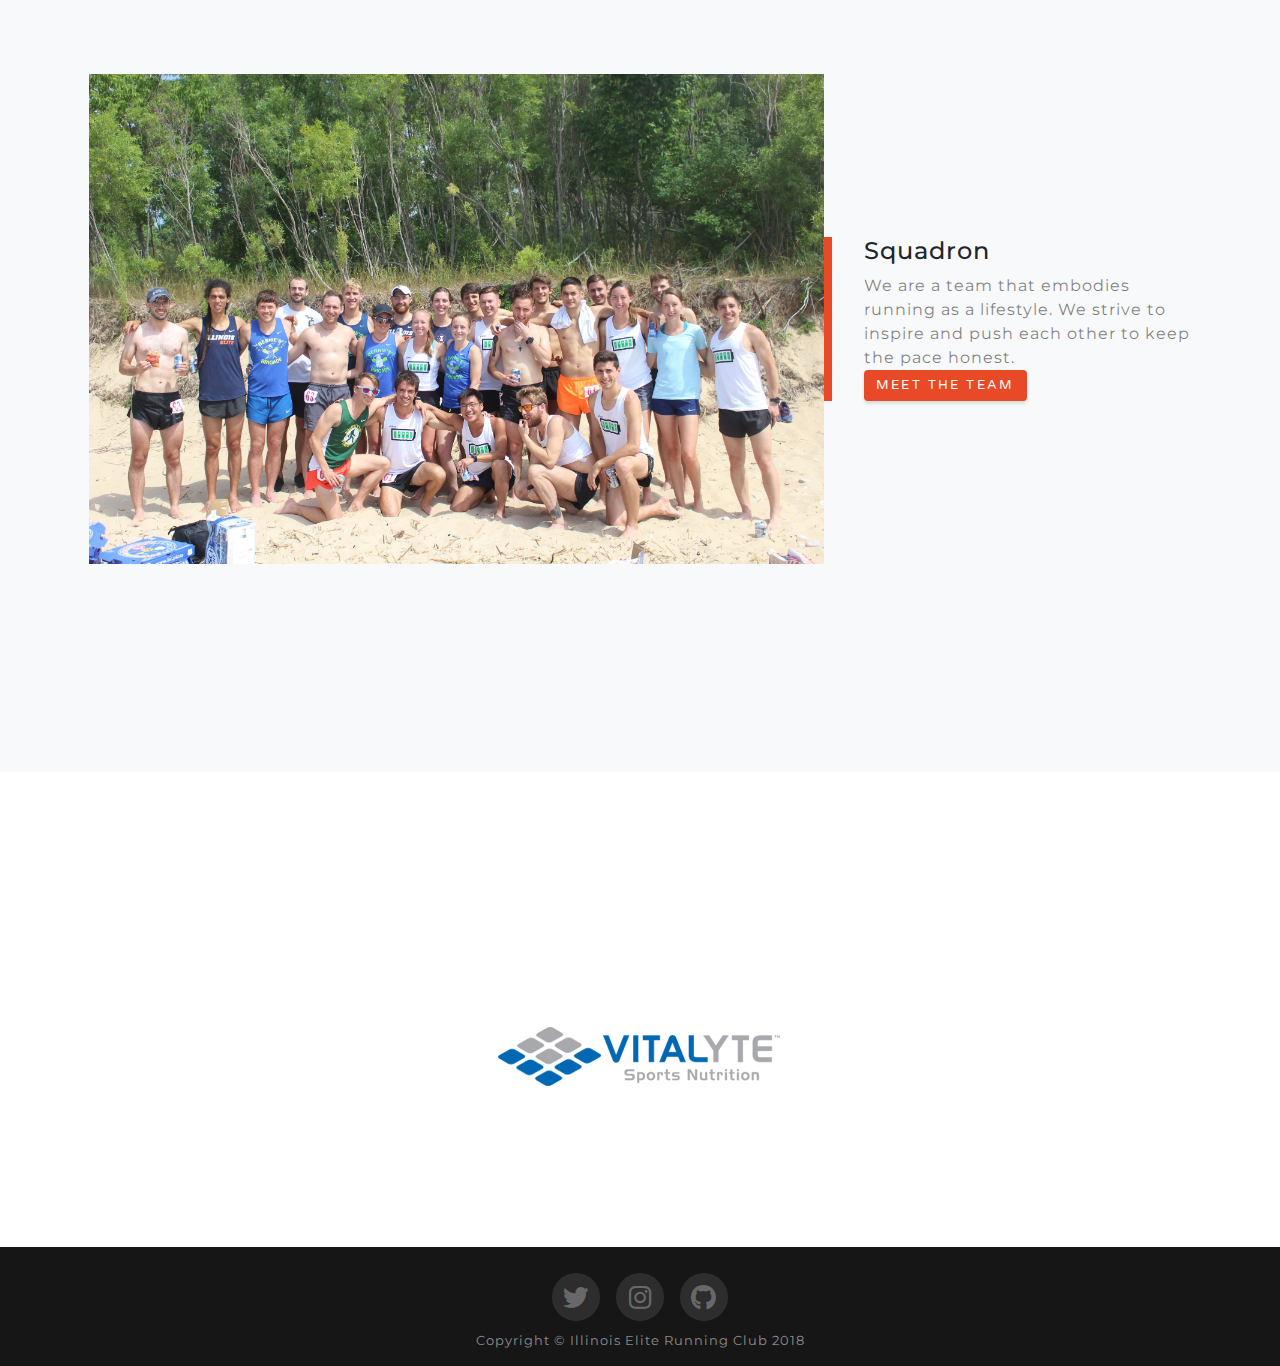
==== commit 7b3ff0cf: "update social hover colors" ====
--- a/index.html
+++ b/index.html
@@ -130,14 +130,14 @@
       <div class="container">
         <div class="row">
           <div class="social d-flex justify-content-center">
-            <a href="https://twitter.com/ILELITE_RC" target="_blank" class="mx-2">
-              <i class="fab fa-twitter"></i>
+            <a href="https://twitter.com/ILELITE_RC" target="_blank" class="mx-2" id="twitter">
+              <i class="fab fa-twitter fa-2x"></i>
             </a>
-            <a href="https://www.instagram.com/illeliterunning/" target="_blank" class="mx-2">
-              <i class="fab fa-instagram"></i>
+            <a href="https://www.instagram.com/illeliterunning/" target="_blank" class="mx-2" id="instagram">
+              <i class="fab fa-instagram fa-2x"></i>
             </a>
-            <a href="#" class="mx-2">
-              <i class="fab fa-github"></i>
+            <a href="https://github.com/illinoiselite/illinoiselite.github.io" target="_blank" class="mx-2" id="github">
+              <i class="fab fa-github fa-2x"></i>
             </a>
           </div>
         </div>
--- a/css/grayscale.css
+++ b/css/grayscale.css
@@ -275,11 +275,23 @@
   width: 3rem;
   background: rgba(255, 255, 255, 0.1);
   border-radius: 100%;
-  line-height: 3rem;
+  line-height: 3.7rem;
   color: rgba(255, 255, 255, 0.3);
 }
 
-footer .social a:hover {
+/* footer .social a:hover {
+  color: rgba(255, 255, 255, 0.5);
+} */
+
+footer #twitter:hover {
+  color: rgba(56, 161, 243, 0.5);
+}
+
+footer #instagram:hover {
+  color: rgba(221, 42, 123, 0.5);
+}
+
+footer #github:hover {
   color: rgba(255, 255, 255, 0.5);
 }
 
